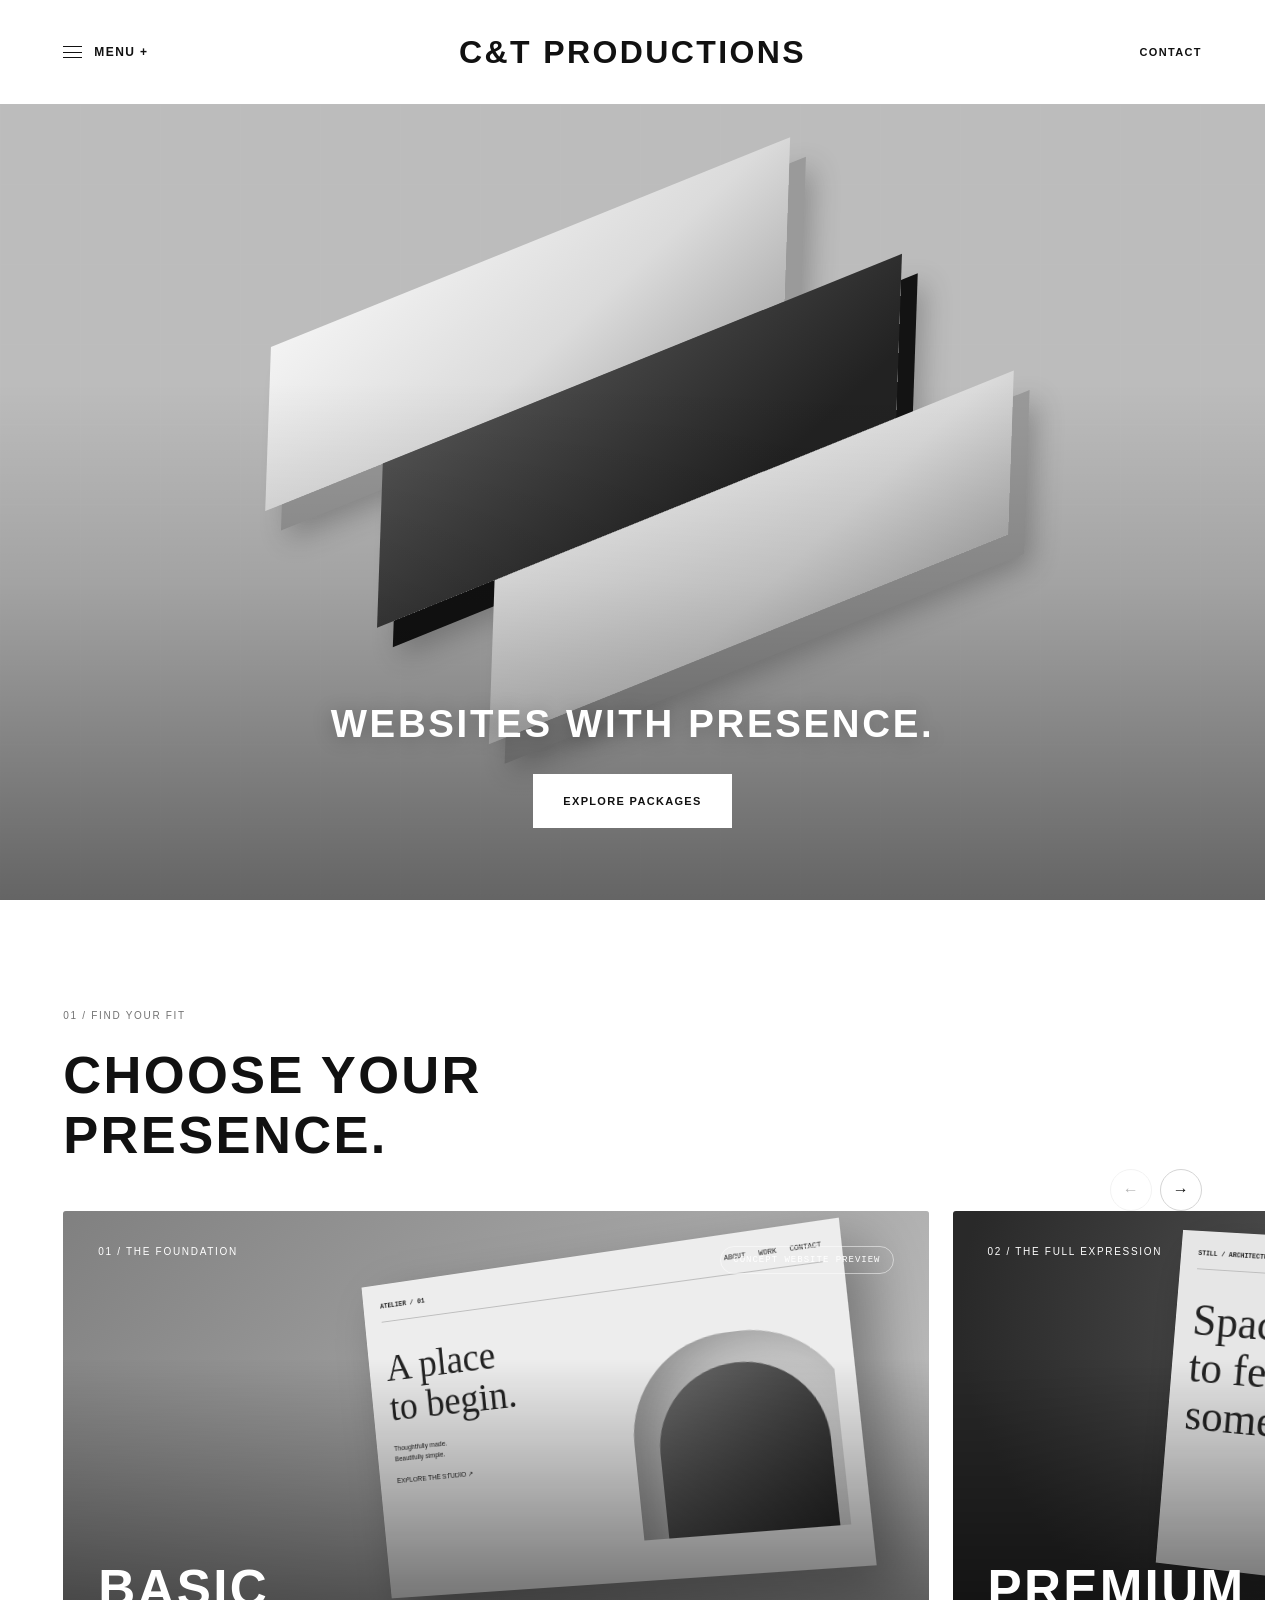
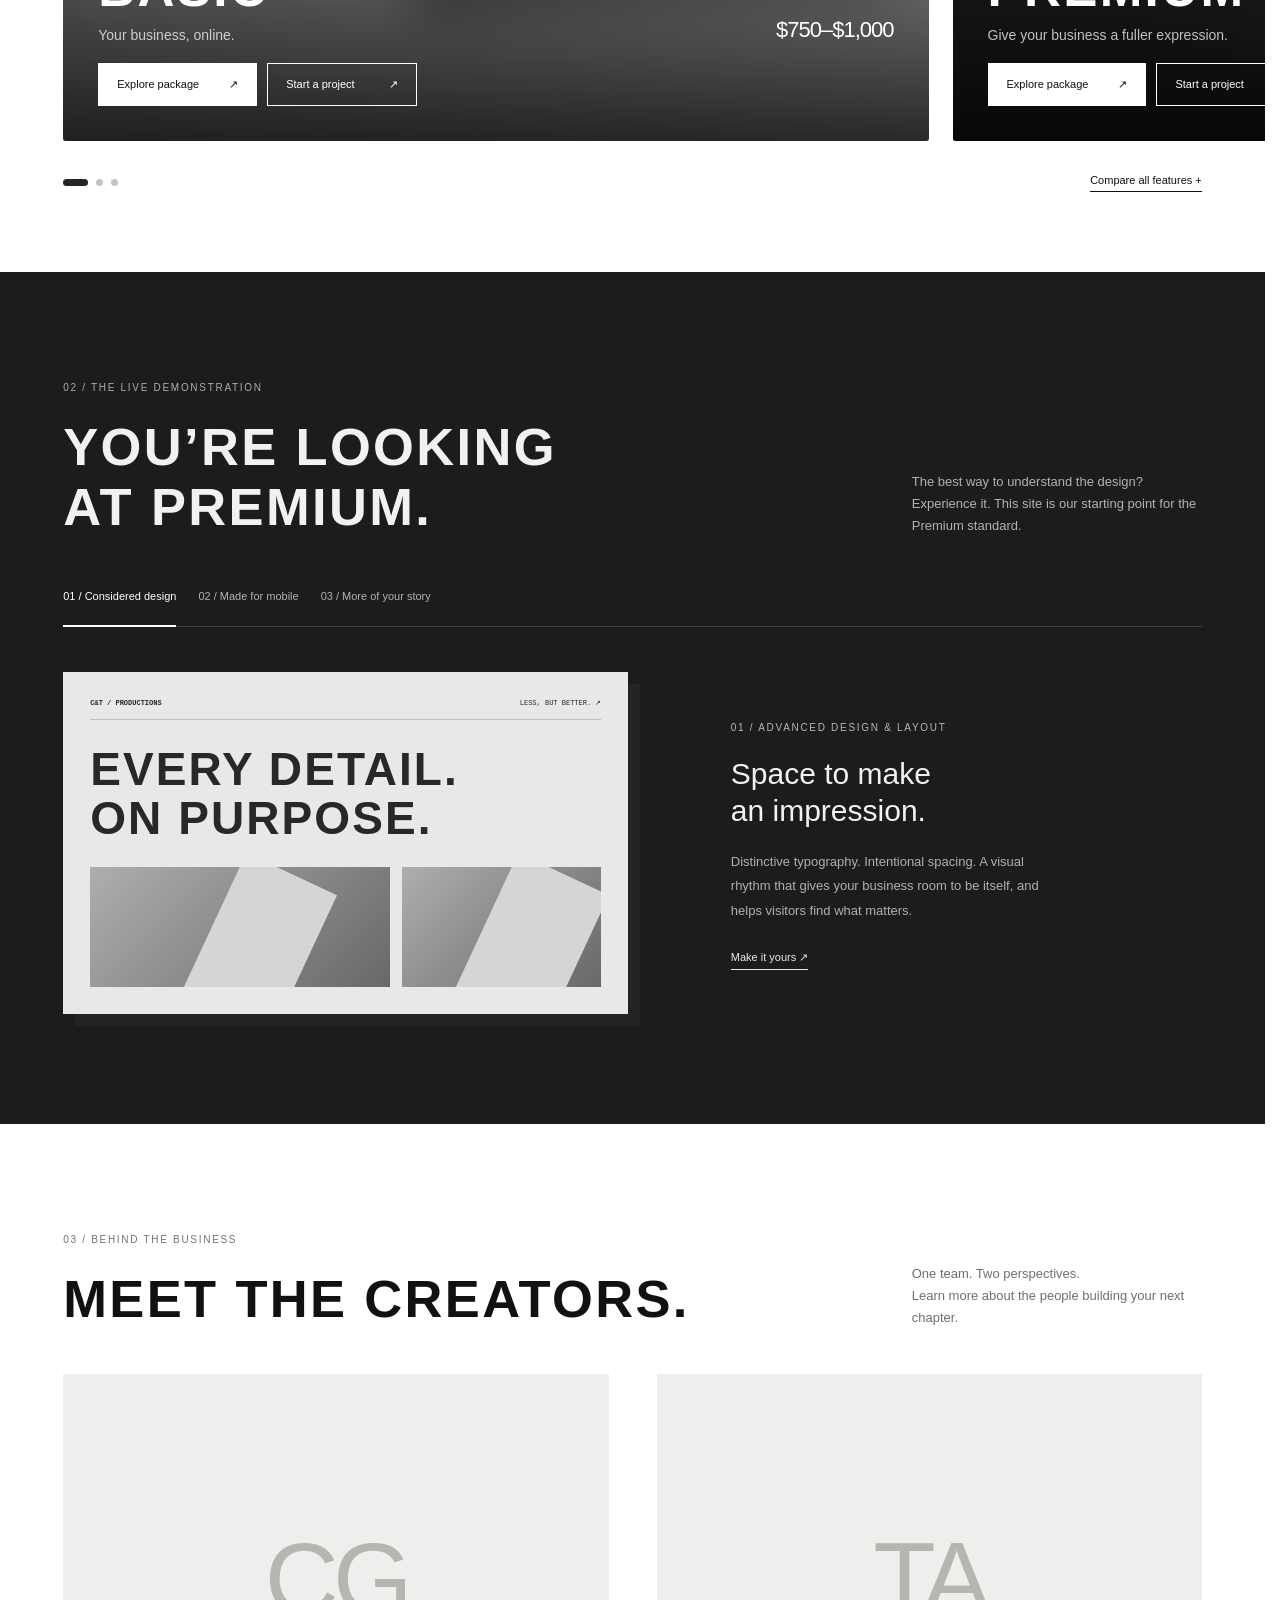
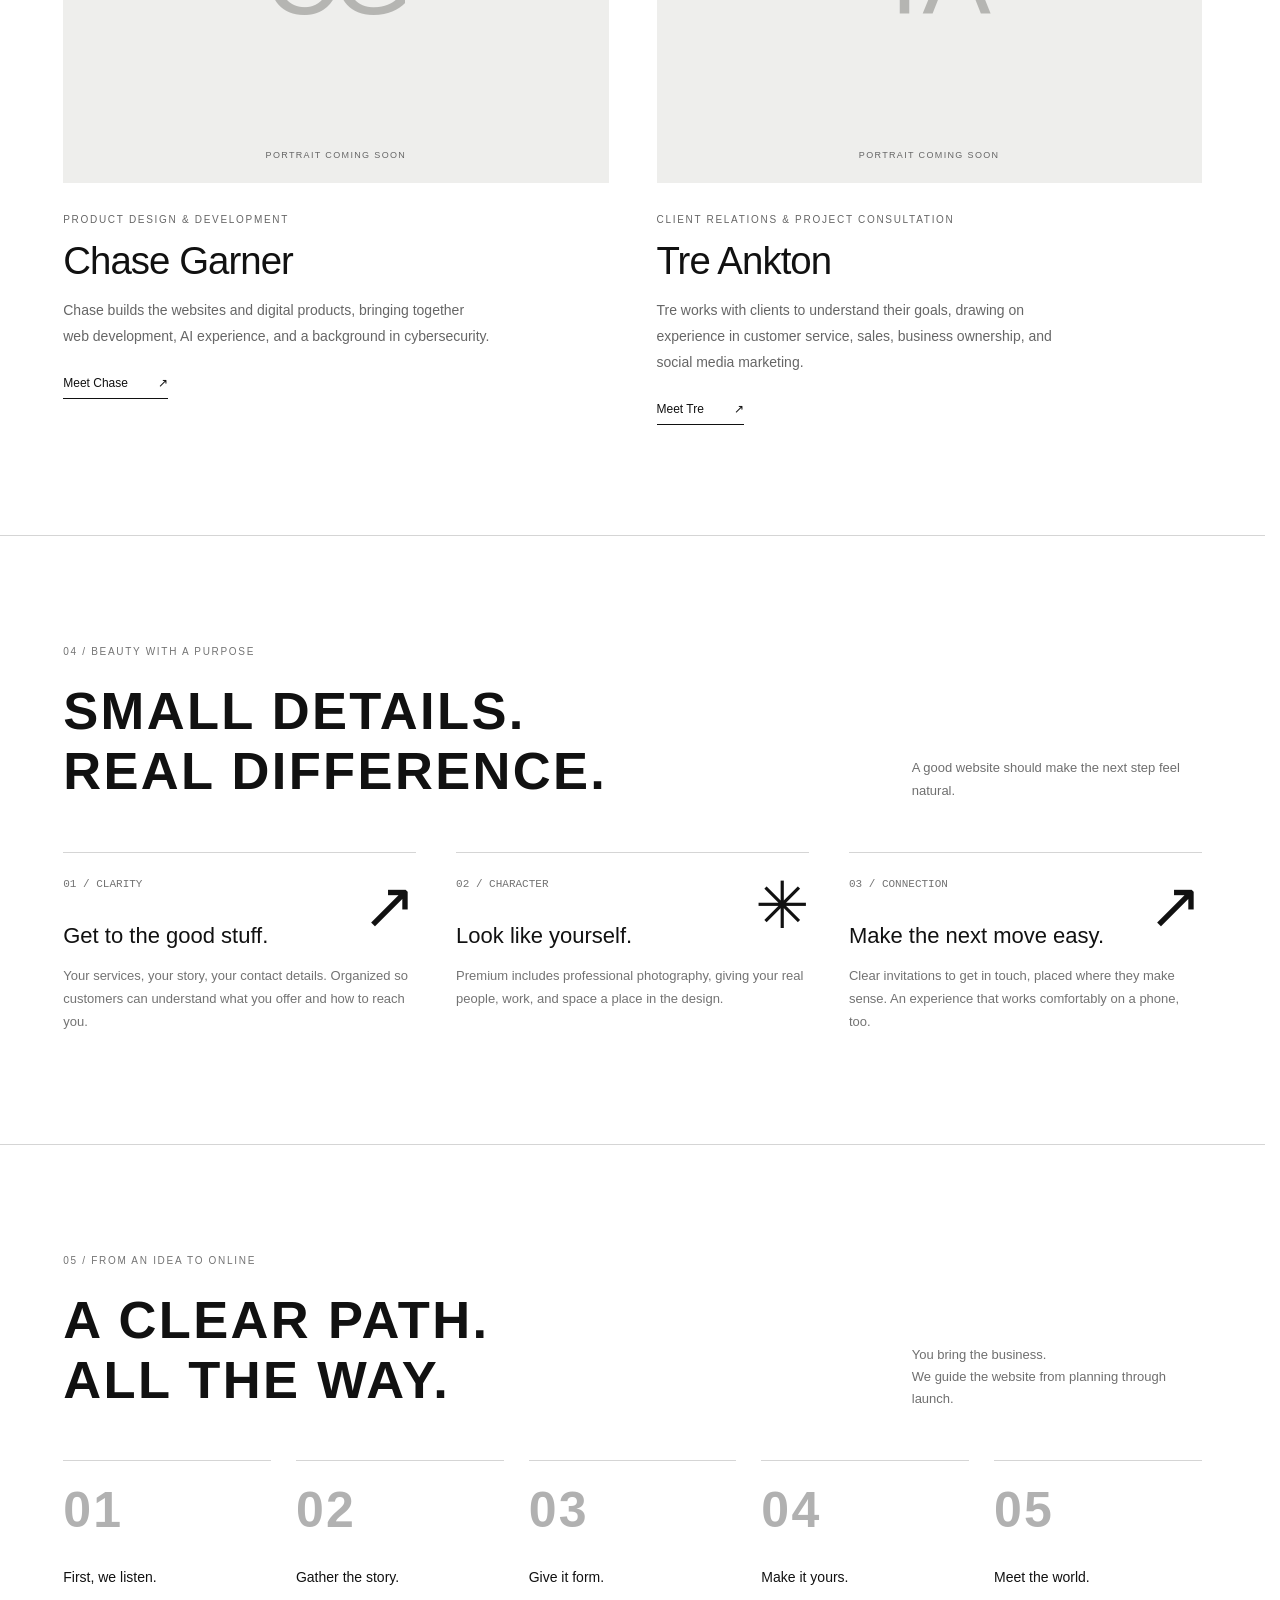
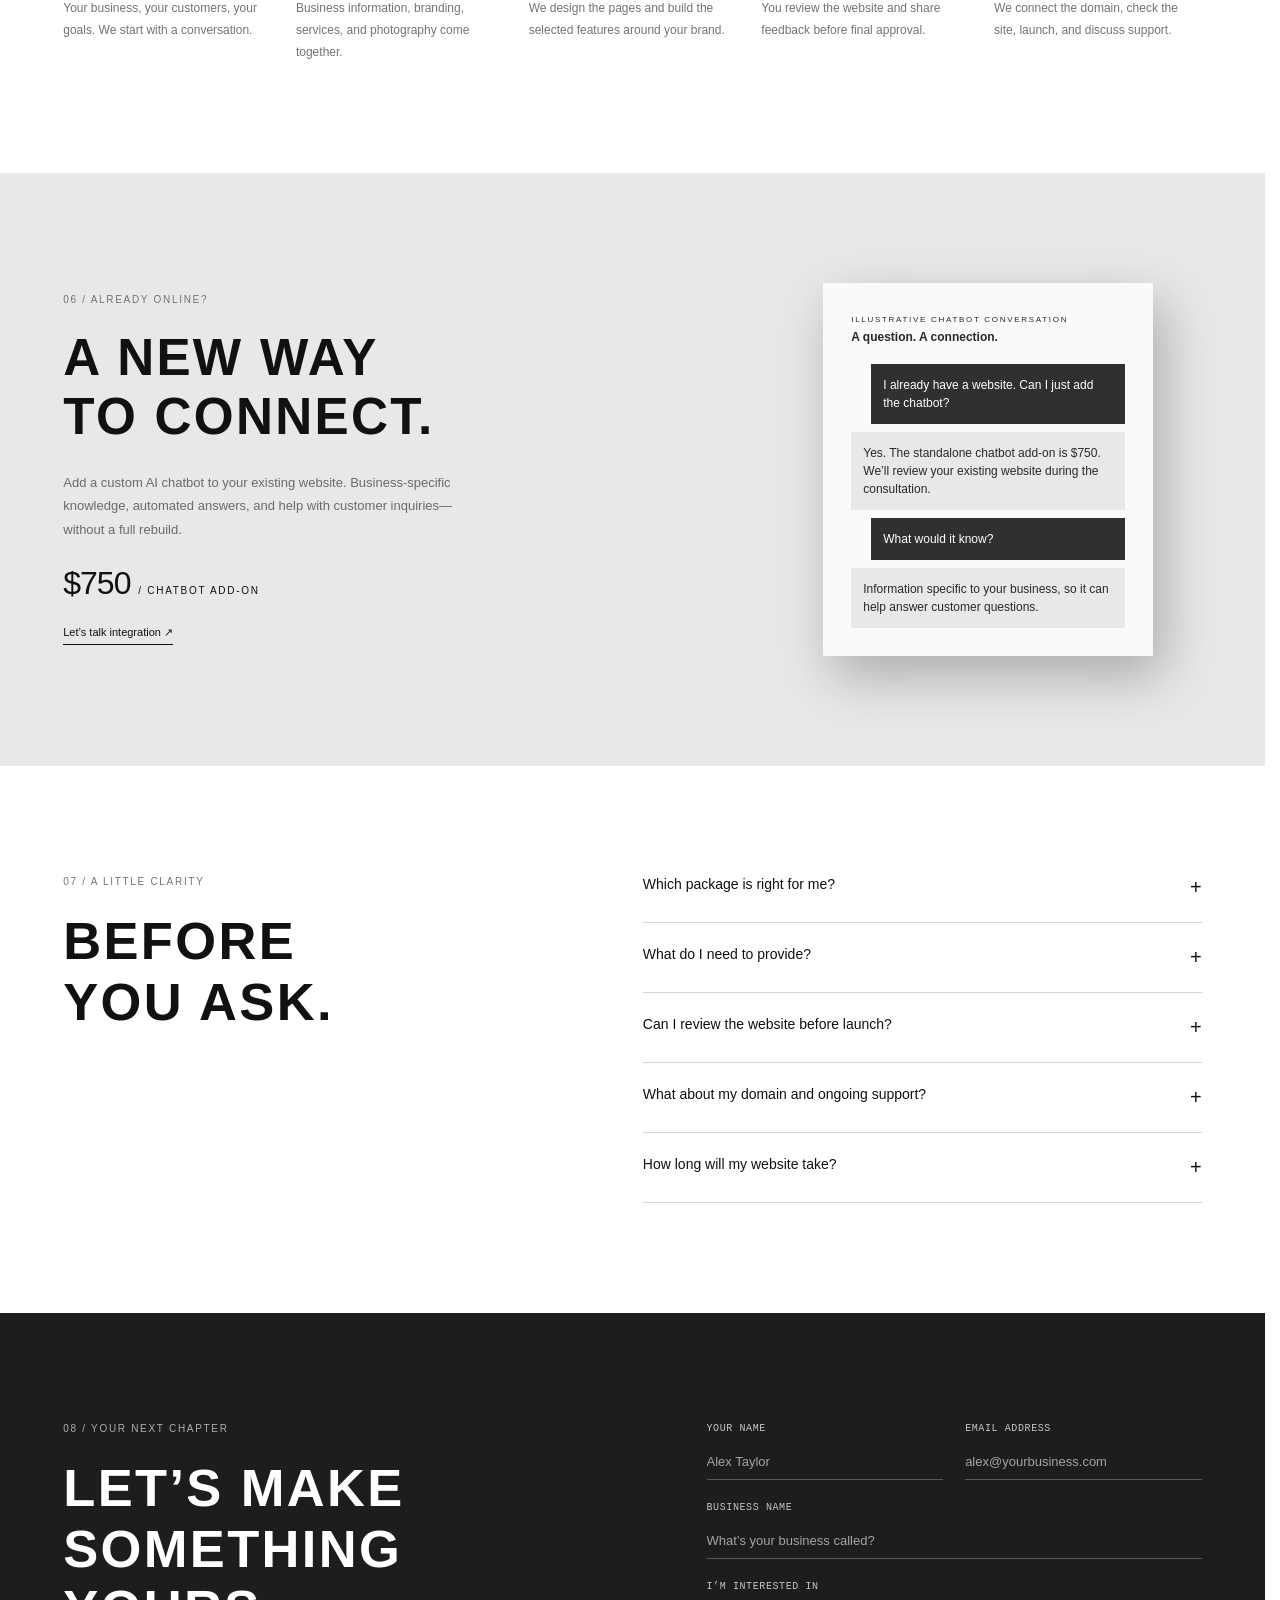
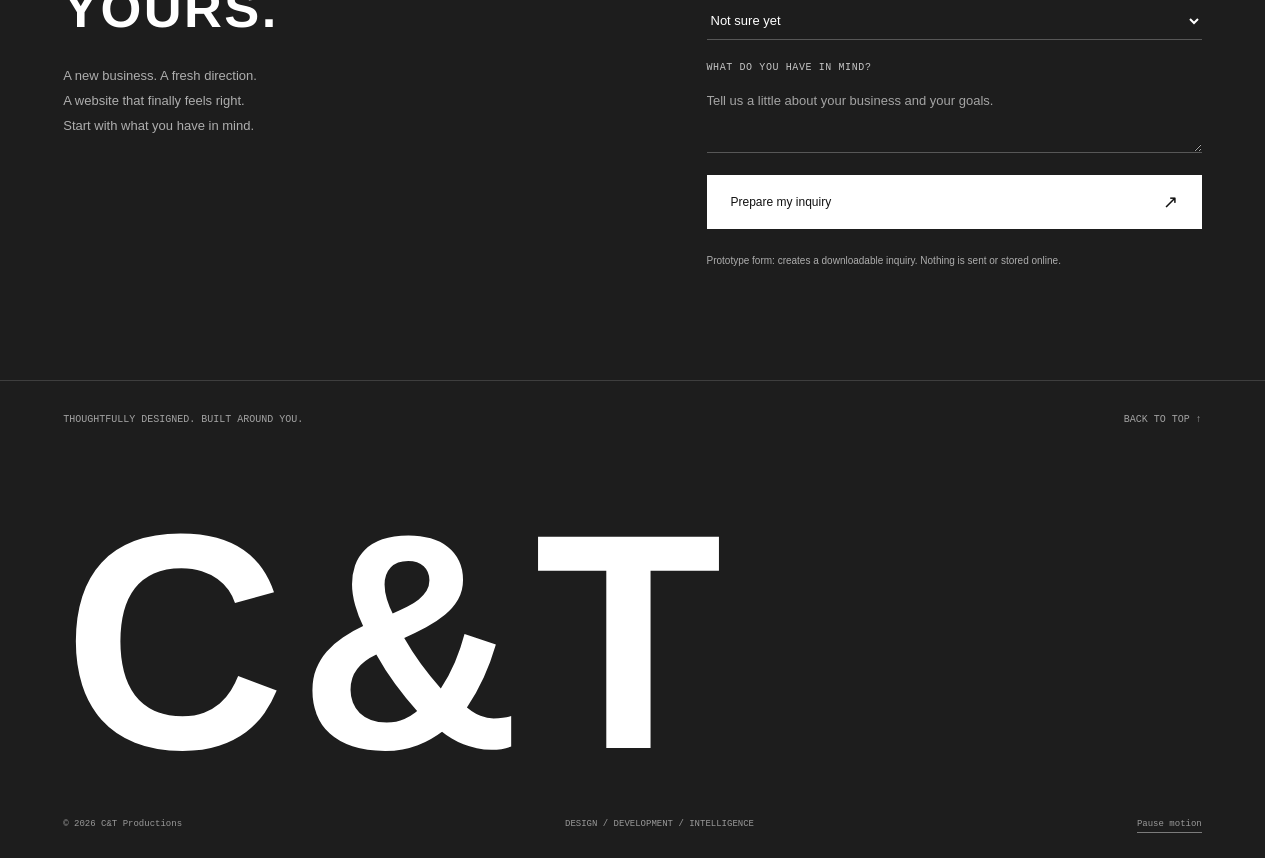
==== index.html @ 379d1bc7 "Add files via upload" ====
<!DOCTYPE html>
<html lang="en">
  <head>
    <meta charset="UTF-8">
    <meta name="viewport" content="width=device-width,initial-scale=1">
    <meta name="description" content="Custom websites, considered design, and AI chatbot integrations. Explore our Basic, Premium, and Premium + Chatbot website packages.">
    <meta name="theme-color" content="#f5f5f1">
    <title>
      C&amp;T Productions — Websites with presence
    </title>
    <link rel="stylesheet" href="style.css">
    <script src="script.js" defer>
    </script>
  </head>
  <body>
    <a class="skip" href="#main">
      Skip to content
    </a>
    <header class="site-header wrap">
      <button class="menu" aria-controls="navigation" aria-expanded="false">Menu</button>
      <a class="brand" href="#" aria-label="C&amp;T Productions home">C&amp;T Productions</a>
      <a class="header-contact" href="#contact">Contact</a>
      <nav id="navigation" aria-label="Main navigation">
        <a href="#packages">The packages</a>
        <a href="#premium">The difference</a>
        <a href="#studio">Our studio</a>
        <a href="#process">Our process</a>
        <a href="#contact">Let’s talk</a>
      </nav>
    </header>
    <main id="main">
      <section class="hero" aria-labelledby="hero-title">
        <div class="hero-art" aria-hidden="true">
          <div class="art-grid"></div>
          <div class="sculpture">
            <div class="slab"></div>
            <div class="slab"></div>
            <div class="slab"></div>
          </div>
        </div>
        <div class="hero-content">
          <h1 id="hero-title">Websites with presence.</h1>
          <a class="pill light" href="#packages">Explore packages</a>
        </div>
      </section>
      <section class="section packages" id="packages">
        <div class="wrap packages-head reveal">
          <div class="section-head">
            <div>
              <span class="label eyebrow">
                01 / Find your fit
              </span>
              <h2>
                CHOOSE YOUR
                <br>
                PRESENCE.
              </h2>
            </div>
          </div>
          <div class="controls">
            <button class="control" id="previous" aria-label="Previous package">
              ←
            </button>
            <button class="control" id="next" aria-label="Next package">
              →
            </button>
          </div>
        </div>
        <div class="rail" aria-label="Website packages" tabindex="0">
          <article class="package">
            <div class="package-visual visual-basic" aria-hidden="true">
              <div class="browser-mock">
                <div class="mock-nav">
                  <b>
                    ATELIER / 01
                  </b>
                  <span>
                    ABOUT
                    &nbsp;
                    WORK
                    &nbsp;
                    CONTACT
                  </span>
                </div>
                <div class="mock-content">
                  <div class="mock-title">
                    A place
                    <br>
                    to begin.
                  </div>
                  <div class="mock-sub">
                    Thoughtfully made.
                    <br>
                    Beautifully simple.
                    <br>
                    <br>
                    EXPLORE THE STUDIO ↗
                  </div>
                  <div class="mock-art">
                  </div>
                </div>
              </div>
            </div>
            <div class="package-top">
              <span class="label">
                01 / The foundation
              </span>
              <span class="tag">
                CONCEPT WEBSITE PREVIEW
              </span>
            </div>
            <div>
              <div class="package-bottom">
                <div>
                  <h3>
                    BASIC
                  </h3>
                  <p class="desc">
                    Your business, online.
                  </p>
                </div>
                <div class="price">
                  $750–$1,000
                </div>
              </div>
              <div class="package-buttons">
                <button class="pill light explore" data-package="Basic">
                  Explore package
                  <span aria-hidden="true">
                    ↗
                  </span>
                </button>
                <a class="pill ghost select-package" data-package="Basic" href="#contact">
                  Start a project
                  <span aria-hidden="true">
                    ↗
                  </span>
                </a>
              </div>
            </div>
          </article>
          <article class="package">
            <div class="package-visual visual-premium" aria-hidden="true">
              <div class="browser-mock">
                <div class="mock-nav">
                  <b>
                    STILL / ARCHITECTURE
                  </b>
                  <span>
                    SPACES
                    &nbsp;
                    APPROACH
                    &nbsp;
                    STUDIO
                  </span>
                </div>
                <div class="mock-content">
                  <div class="mock-title">
                    Space
                    <br>
                    to feel
                    <br>
                    something.
                  </div>
                  <div class="mock-art">
                  </div>
                </div>
              </div>
            </div>
            <div class="package-top">
              <span class="label">
                02 / The full expression
              </span>
              <span class="tag">
                THIS WEBSITE’S DESIGN TIER
              </span>
            </div>
            <div>
              <div class="package-bottom">
                <div>
                  <h3>
                    PREMIUM
                  </h3>
                  <p class="desc">
                    Give your business a fuller expression.
                  </p>
                </div>
                <div class="price">
                  $1,500
                </div>
              </div>
              <div class="package-buttons">
                <button class="pill light explore" data-package="Premium">
                  Explore package
                  <span aria-hidden="true">
                    ↗
                  </span>
                </button>
                <a class="pill ghost select-package" data-package="Premium" href="#contact">
                  Start a project
                  <span aria-hidden="true">
                    ↗
                  </span>
                </a>
              </div>
            </div>
          </article>
          <article class="package">
            <div class="package-visual visual-ai" aria-hidden="true">
              <div class="browser-mock">
                <div class="mock-nav">
                  <b>
                    C&amp;T / PRODUCTIONS
                  </b>
                  <span>
                    DESIGNED AROUND YOU
                  </span>
                </div>
                <div class="mock-content">
                  <div class="mock-title">
                    Always
                    <br>
                    another
                    <br>
                    possibility.
                  </div>
                  <div class="mock-art">
                  </div>
                </div>
              </div>
              <div class="chat-sample">
                <span class="label">
                  SAMPLE CONVERSATION
                </span>
                <strong>
                  A little help, anytime.
                </strong>
                <div class="bubble right">
                  Can you help me choose?
                </div>
                <div class="bubble">
                  Of course. Tell me a little about your business.
                </div>
              </div>
            </div>
            <div class="package-top">
              <span class="label">
                03 / An extra connection
              </span>
              <span class="tag">
                CONCEPT WEBSITE PREVIEW
              </span>
            </div>
            <div>
              <div class="package-bottom">
                <div>
                  <h3>
                    PREMIUM + AI
                  </h3>
                  <p class="desc">
                    The Premium + Chatbot package.
                  </p>
                </div>
                <div class="price">
                  $2,000
                </div>
              </div>
              <div class="package-buttons">
                <button class="pill light explore" data-package="Premium + Chatbot">
                  Explore package
                  <span aria-hidden="true">
                    ↗
                  </span>
                </button>
                <a class="pill ghost select-package" data-package="Premium + Chatbot" href="#contact">
                  Start a project
                  <span aria-hidden="true">
                    ↗
                  </span>
                </a>
              </div>
            </div>
          </article>
        </div>
        <div class="wrap rail-footer">
          <div class="dots" aria-label="Select package">
            <button class="dot" aria-label="Show Basic package" aria-current="true">
            </button>
            <button class="dot" aria-label="Show Premium package" aria-current="false">
            </button>
            <button class="dot" aria-label="Show Premium plus Chatbot package" aria-current="false">
            </button>
          </div>
          <button class="compare" aria-expanded="false" aria-controls="comparison">
            Compare all features +
          </button>
        </div>
        <div class="comparison" id="comparison" hidden>
          <table>
            <caption class="label">
              Your package, at a glance
            </caption>
            <thead>
              <tr>
                <th scope="col">
                  Included features
                </th>
                <th scope="col">
                  Basic
                </th>
                <th scope="col">
                  Premium
                </th>
                <th scope="col">
                  Premium + Chatbot
                </th>
              </tr>
            </thead>
            <tbody>
              <tr>
                <th scope="row">
                  Custom, mobile-friendly website
                </th>
                <td>
                  Yes
                </td>
                <td>
                  Yes
                </td>
                <td>
                  Yes
                </td>
              </tr>
              <tr>
                <th scope="row">
                  Contact
                  &
                  business information
                </th>
                <td>
                  Yes
                </td>
                <td>
                  Yes
                </td>
                <td>
                  Yes
                </td>
              </tr>
              <tr>
                <th scope="row">
                  Basic search engine setup
                </th>
                <td>
                  Yes
                </td>
                <td>
                  Yes
                </td>
                <td>
                  Yes
                </td>
              </tr>
              <tr>
                <th scope="row">
                  Professional photography
                </th>
                <td>
                  —
                </td>
                <td>
                  Yes
                </td>
                <td>
                  Yes
                </td>
              </tr>
              <tr>
                <th scope="row">
                  Advanced design
                  &
                  layout
                </th>
                <td>
                  —
                </td>
                <td>
                  Yes
                </td>
                <td>
                  Yes
                </td>
              </tr>
              <tr>
                <th scope="row">
                  Expanded content sections
                </th>
                <td>
                  —
                </td>
                <td>
                  Yes
                </td>
                <td>
                  Yes
                </td>
              </tr>
              <tr>
                <th scope="row">
                  AI chatbot
                  &
                  24/7 automated answers
                </th>
                <td>
                  —
                </td>
                <td>
                  —
                </td>
                <td>
                  Yes
                </td>
              </tr>
              <tr>
                <th scope="row">
                  Business-specific AI knowledge
                </th>
                <td>
                  —
                </td>
                <td>
                  —
                </td>
                <td>
                  Yes
                </td>
              </tr>
              <tr>
                <th scope="row">
                  Lead
                  &
                  inquiry assistance
                </th>
                <td>
                  —
                </td>
                <td>
                  —
                </td>
                <td>
                  Yes
                </td>
              </tr>
            </tbody>
          </table>
          <p>
            Every project is tailored to the business. Final scope is confirmed during consultation.
          </p>
        </div>
      </section>
      <section class="section premium wrap" id="premium">
        <div class="section-head reveal">
          <div>
            <span class="label eyebrow">
              02 / The live demonstration
            </span>
            <h2>
              YOU’RE LOOKING
              <br>
              AT PREMIUM.
            </h2>
          </div>
          <p>
            The best way to understand the design?
            <br>
            Experience it. This site is our starting point for the Premium standard.
          </p>
        </div>
        <div class="feature-tabs" role="tablist" aria-label="Explore Premium features">
          <button role="tab" id="tab-design" aria-selected="true" aria-controls="feature-panel" data-feature="design">
            01 / Considered design
          </button>
          <button role="tab" id="tab-mobile" aria-selected="false" aria-controls="feature-panel" tabindex="-1" data-feature="mobile">
            02 / Made for mobile
          </button>
          <button role="tab" id="tab-content" aria-selected="false" aria-controls="feature-panel" tabindex="-1" data-feature="content">
            03 / More of your story
          </button>
        </div>
        <div class="feature-stage" id="feature-panel" role="tabpanel" aria-labelledby="tab-design">
          <div class="demo-window" aria-hidden="true">
            <div class="mock-nav">
              <b>
                C&amp;T / PRODUCTIONS
              </b>
              <span>
                LESS, BUT BETTER. ↗
              </span>
            </div>
            <div class="mock-title">
              EVERY DETAIL.
              <br>
              ON PURPOSE.
            </div>
            <div class="demo-bars">
              <div>
              </div>
              <div>
              </div>
              <div hidden>
              </div>
            </div>
          </div>
          <div class="feature-copy">
            <span class="label" id="feature-number">
              01 / Advanced design
              &
              layout
            </span>
            <h3 id="feature-title">
              Space to make
              <br>
              an impression.
            </h3>
            <p id="feature-description">
              Distinctive typography. Intentional spacing. A visual rhythm that gives your business room to be itself, and helps visitors find what matters.
            </p>
            <a class="textlink select-package" data-package="Premium" href="#contact">
              Make it yours ↗
            </a>
          </div>
        </div>
      </section>
      <section class="section wrap creators" id="studio" aria-labelledby="creators-title">
      <div class="section-head reveal">
        <div><span class="label eyebrow">03 / Behind the business</span><h2 id="creators-title">Meet the creators.</h2></div>
        <p>One team. Two perspectives.<br>Learn more about the people building your next chapter.</p>
      </div>
      <div class="creator-grid"><a class="creator-card reveal" href="chase-garner.html" aria-label="Learn more about Chase Garner">
        <div class="creator-photo" role="img" aria-label="Photo placeholder for Chase Garner">
          <!-- Replace this div with an img using the same classes when your portrait is ready. -->
          <span class="creator-initials" aria-hidden="true">CG</span>
          <span class="creator-photo-label">Portrait coming soon</span>
        </div>
        <div class="creator-card-copy">
          <p class="label creator-role">Product Design & Development</p>
          <h3>Chase Garner</h3>
          <p>Chase builds the websites and digital products, bringing together web development, AI experience, and a background in cybersecurity.</p>
          <span class="creator-link">Meet Chase <span aria-hidden="true">↗</span></span>
        </div>
      </a>
<a class="creator-card reveal" href="tre-ankton.html" aria-label="Learn more about Tre Ankton">
        <div class="creator-photo" role="img" aria-label="Photo placeholder for Tre Ankton">
          <!-- Replace this div with an img using the same classes when your portrait is ready. -->
          <span class="creator-initials" aria-hidden="true">TA</span>
          <span class="creator-photo-label">Portrait coming soon</span>
        </div>
        <div class="creator-card-copy">
          <p class="label creator-role">Client Relations & Project Consultation</p>
          <h3>Tre Ankton</h3>
          <p>Tre works with clients to understand their goals, drawing on experience in customer service, sales, business ownership, and social media marketing.</p>
          <span class="creator-link">Meet Tre <span aria-hidden="true">↗</span></span>
        </div>
      </a></div>
    </section>
      <section class="section wrap">
        <div class="section-head reveal">
          <div>
            <span class="label eyebrow">
              04 / Beauty with a purpose
            </span>
            <h2>
              SMALL DETAILS.
              <br>
              REAL DIFFERENCE.
            </h2>
          </div>
          <p>
            A good website should make the next step feel natural.
          </p>
        </div>
        <div class="detail-grid">
          <article class="detail reveal">
            <span class="index">
              01 / CLARITY
            </span>
            <span class="detail-symbol" aria-hidden="true">
              ↗
            </span>
            <h3>
              Get to the good stuff.
            </h3>
            <p>
              Your services, your story, your contact details. Organized so customers can understand what you offer and how to reach you.
            </p>
          </article>
          <article class="detail reveal">
            <span class="index">
              02 / CHARACTER
            </span>
            <span class="detail-symbol" aria-hidden="true">
              ✳
            </span>
            <h3>
              Look like yourself.
            </h3>
            <p>
              Premium includes professional photography, giving your real people, work, and space a place in the design.
            </p>
          </article>
          <article class="detail reveal">
            <span class="index">
              03 / CONNECTION
            </span>
            <span class="detail-symbol" aria-hidden="true">
              ↗
            </span>
            <h3>
              Make the next move easy.
            </h3>
            <p>
              Clear invitations to get in touch, placed where they make sense. An experience that works comfortably on a phone, too.
            </p>
          </article>
        </div>
      </section>
      <section class="section wrap process" id="process">
        <div class="section-head reveal">
          <div>
            <span class="label eyebrow">
              05 / From an idea to online
            </span>
            <h2>
              A CLEAR PATH.
              <br>
              ALL THE WAY.
            </h2>
          </div>
          <p>
            You bring the business.
            <br>
            We guide the website from planning through launch.
          </p>
        </div>
        <div class="steps">
          <article class="step reveal">
            <span class="step-number">
              01
            </span>
            <h3>
              First, we listen.
            </h3>
            <p>
              Your business, your customers, your goals. We start with a conversation.
            </p>
          </article>
          <article class="step reveal">
            <span class="step-number">
              02
            </span>
            <h3>
              Gather the story.
            </h3>
            <p>
              Business information, branding, services, and photography come together.
            </p>
          </article>
          <article class="step reveal">
            <span class="step-number">
              03
            </span>
            <h3>
              Give it form.
            </h3>
            <p>
              We design the pages and build the selected features around your brand.
            </p>
          </article>
          <article class="step reveal">
            <span class="step-number">
              04
            </span>
            <h3>
              Make it yours.
            </h3>
            <p>
              You review the website and share feedback before final approval.
            </p>
          </article>
          <article class="step reveal">
            <span class="step-number">
              05
            </span>
            <h3>
              Meet the world.
            </h3>
            <p>
              We connect the domain, check the site, launch, and discuss support.
            </p>
          </article>
        </div>
      </section>
      <section class="section wrap addon">
        <div class="reveal">
          <span class="label eyebrow">
            06 / Already online?
          </span>
          <h2>
            A NEW WAY
            <br>
            TO CONNECT.
          </h2>
          <p>
            Add a custom AI chatbot to your existing website. Business-specific knowledge, automated answers, and help with customer inquiries—without a full rebuild.
          </p>
          <div class="price">
            $750
            <span class="label">
              / Chatbot add-on
            </span>
          </div>
          <a class="textlink select-package" data-package="Chatbot add-on" href="#contact">
            Let’s talk integration ↗
          </a>
        </div>
        <div class="chat-sample reveal">
          <span class="label">
            ILLUSTRATIVE CHATBOT CONVERSATION
          </span>
          <strong>
            A question. A connection.
          </strong>
          <div class="bubble right">
            I already have a website. Can I just add the chatbot?
          </div>
          <div class="bubble">
            Yes. The standalone chatbot add-on is $750. We’ll review your existing website during the consultation.
          </div>
          <div class="bubble right">
            What would it know?
          </div>
          <div class="bubble">
            Information specific to your business, so it can help answer customer questions.
          </div>
        </div>
      </section>
      <section class="section wrap faq" id="questions">
        <div class="reveal">
          <span class="label eyebrow">
            07 / A little clarity
          </span>
          <h2>
            BEFORE
            <br>
            YOU ASK.
          </h2>
        </div>
        <div>
          <details>
            <summary>
              Which package is right for me?
            </summary>
            <p>
              Basic covers a custom, mobile-friendly website and the essentials. Premium adds photography, advanced design, and expanded content. Premium + Chatbot adds automated answers and inquiry assistance. We confirm the fit during consultation.
            </p>
          </details>
          <details>
            <summary>
              What do I need to provide?
            </summary>
            <p>
              We gather your business information, logo, and service or menu content. For packages with photography, we coordinate the photo requirements during planning.
            </p>
          </details>
          <details>
            <summary>
              Can I review the website before launch?
            </summary>
            <p>
              Yes. Review and revisions are part of the process. You provide feedback before the final version is approved.
            </p>
          </details>
          <details>
            <summary>
              What about my domain and ongoing support?
            </summary>
            <p>
              Domain connection is part of the launch process. We discuss ongoing support if needed. Hosting costs, support arrangements, and any recurring fees should be confirmed in your project scope.
            </p>
          </details>
          <details>
            <summary>
              How long will my website take?
            </summary>
            <p>
              Timing depends on the agreed scope and when content and photography are ready. We establish a project timeline during consultation.
            </p>
          </details>
        </div>
      </section>
      <section class="section wrap contact" id="contact">
        <div class="contact-grid">
          <div class="reveal">
            <span class="label eyebrow">
              08 / Your next chapter
            </span>
            <h2>
              LET’S MAKE
              <br>
              SOMETHING
              <br>
              YOURS.
            </h2>
            <p>
              A new business. A fresh direction.
              <br>
              A website that finally feels right.
              <br>
              Start with what you have in mind.
            </p>
          </div>
          <form id="inquiry">
            <div class="field">
              <label for="name">
                YOUR NAME
              </label>
              <input id="name" name="name" autocomplete="name" placeholder="Alex Taylor" required maxlength="100">
            </div>
            <div class="field">
              <label for="email">
                EMAIL ADDRESS
              </label>
              <input id="email" name="email" type="email" autocomplete="email" placeholder="alex@yourbusiness.com" required>
            </div>
            <div class="field full">
              <label for="business">
                BUSINESS NAME
              </label>
              <input id="business" name="business" autocomplete="organization" placeholder="What’s your business called?" required maxlength="200">
            </div>
            <div class="field full">
              <label for="interest">
                I’M INTERESTED IN
              </label>
              <select id="interest" name="package">
                <option value="Not sure yet">Not sure yet</option>
                <option value="Basic">Basic</option>
                <option value="Premium">Premium</option>
                <option value="Premium + Chatbot">Premium + Chatbot</option>
                <option value="Chatbot add-on">Chatbot add-on</option>
              </select>
          </div>
          <div class="field full">
            <label for="message">
              WHAT DO YOU HAVE IN MIND?
            </label>
            <textarea id="message" name="message" placeholder="Tell us a little about your business and your goals." required maxlength="4000">
            </textarea>
          </div>
          <button class="pill light" type="submit">
            Prepare my inquiry
            <span class="arrow" aria-hidden="true">
              ↗
            </span>
          </button>
          <p class="form-note">
            Prototype form: creates a downloadable inquiry. Nothing is sent or stored online.
          </p>
          <div class="form-result" role="status" hidden>
          </div>
        </form>
      </div>
    </section>
  </main>
  <footer class="footer wrap">
    <div class="footer-top">
      <span>
        THOUGHTFULLY DESIGNED. BUILT AROUND YOU.
      </span>
      <a href="#" aria-label="Back to top">
        BACK TO TOP ↑
      </a>
    </div>
    <div class="footer-word" aria-hidden="true">
      C&amp;T
    </div>
    <div class="footer-bottom">
      <span>
        © 2026 C&amp;T Productions
      </span>
      <span>
        DESIGN / DEVELOPMENT / INTELLIGENCE
      </span>
      <button class="motion-toggle" aria-pressed="false">
        Pause motion
      </button>
    </div>
  </footer>
  <dialog id="package-dialog">
    <form method="dialog">
      <button aria-label="Close package details">
        ×
      </button>
    </form>
    <span class="label">
      YOUR WEBSITE PACKAGE
    </span>
    <h2 id="dialog-title">
    </h2>
    <p id="dialog-price">
    </p>
    <ul id="dialog-features">
    </ul>
    <p>
      Final scope is confirmed during consultation. Every project is tailored to your business.
    </p>
    <a class="pill" href="#contact" id="dialog-start">
      Start a project ↗
    </a>
  </dialog>
</body>
</html>
---- style.css ----
/*
 * C&T Productions — style.css
 * Save beside index.html and script.js.
 * Clean sans-serif typography using local system fonts; no font download needed.
 * Structure, responsiveness, and motion match the supplied HTML and JavaScript.
 */

:root {
  --paper:#f5f5f5;
  --ink:#191919;
  --muted:#737373;
  --line:#d5d5d5;
  --ease:cubic-bezier(.22,1,.36,1)
}

* {
  box-sizing:border-box
}

html {
  scroll-behavior:smooth;
  scroll-padding-top:90px
}

body {
  margin:0;
  background:var(--paper);
  color:var(--ink);
  font-family:Arial,Helvetica,sans-serif;
  -webkit-font-smoothing:antialiased
}

a {
  color:inherit;
  text-decoration:none
}

button,input,textarea,select {
  font:inherit
}

button,a {
  -webkit-tap-highlight-color:transparent
}

button {
  cursor:pointer
}

button:focus-visible,a:focus-visible,input:focus-visible,textarea:focus-visible,select:focus-visible {
  outline:2px solid #757575;
  outline-offset:6px
}

button {
  color:inherit
}

::selection {
  background:#202020;
  color:white
}

h1,h2,h3,p {
  margin:0
}

h1,h2,.display,.brand {
  font-family: "Helvetica Neue", Helvetica, Arial, sans-serif;
  font-weight:400;
  text-transform:uppercase
}

.label {
  font-family:monospace;
  font-size:10px;
  font-weight:500;
  letter-spacing:1.7px;
  text-transform:uppercase
}

.wrap {
  padding-inline:5%
}

.pill {
  display:inline-flex;
  align-items:center;
  justify-content:space-between;
  gap:30px;
  padding:17px 23px;
  font-size:12px;
  border:1px solid var(--ink);
  background:var(--ink);
  color:var(--paper);
  transition:background .3s,transform .4s var(--ease)
}

.pill:hover {
  background:#454545;
  transform:translateY(-3px)
}

.pill.light {
  background:var(--paper);
  color:var(--ink);
  border-color:var(--paper)
}

.pill.ghost {
  background:transparent;
  color:inherit;
  border-color:currentColor
}

.arrow {
  font-size:18px;
  line-height:1;
  display:inline-block;
  transition:transform .3s
}

a:hover .arrow,button:hover .arrow {
  transform:translate(3px,-3px)
}

.skip {
  position:fixed;
  top:-70px;
  left:20px;
  z-index:50;
  background:white;
  padding:16px
}

.skip:focus {
  top:10px
}

header {
  height:90px;
  display:flex;
  justify-content:space-between;
  align-items:center;
  border-bottom:1px solid var(--line);
  position:relative;
  z-index:10;
  background:var(--paper)
}

.brand {
  font-size:27px;
  letter-spacing:3px;
  display:flex;
  align-items:center;
  gap:15px
}

.brand small {
  font:9px/1.5 monospace;
  letter-spacing:1px;
  border-left:1px solid #aaaaaa;
  padding-left:15px
}

nav {
  display:flex;
  align-items:center;
  gap:30px;
  font-size:11px
}

nav>a:not(.nav-cta) {
  position:relative
}

nav>a:not(.nav-cta):after {
  content:'';
  position:absolute;
  bottom:-5px;
  left:0;
  width:100%;
  height:1px;
  background:currentColor;
  transform:scaleX(0);
  transform-origin:left;
  transition:transform .3s
}

nav>a:hover:after {
  transform:scaleX(1)
}

.nav-cta {
  border:1px solid var(--line);
  padding:12px 17px
}

.menu {
  display:none;
  border:0;
  background:transparent;
  padding:12px
}

.hero {
  padding-top:49px;
  position:relative
}

.hero-top {
  display:flex;
  justify-content:space-between;
  align-items:center
}

.status {
  display:flex;
  align-items:center;
  gap:9px
}

.status:before {
  content:'';
  width:5px;
  height:5px;
  border-radius:50%;
  background:currentColor
}

.hero h1 {
  font-size:clamp(62px,8.2vw,158px);
  line-height:1.05;
  letter-spacing:-.035em;
  margin:28px 0 28px
}

.hero h1 span {
  display:block
}

.hero h1 span:last-child {
  display:flex;
  justify-content:space-between
}

.asterisk {
  font-family:Arial;
  font-weight:200;
  font-size:.85em;
  line-height:1;
  display:inline-block;
  animation:turn 30s linear infinite
}

.hero-bottom {
  display:flex;
  justify-content:space-between;
  align-items:center;
  margin-bottom:37px
}

.hero-bottom p {
  font-size:14px;
  line-height:1.65;
  max-width:325px
}

.hero-actions {
  display:flex;
  align-items:center;
  gap:28px
}

.textlink {
  font-size:11px;
  border-bottom:1px solid;
  padding-bottom:5px
}

.hero-art {
  height:440px;
  position:relative;
  overflow:hidden;
  background:#c1c1c1;
  isolation:isolate
}

.hero-art:after {
  content:'';
  position:absolute;
  inset:0;
  pointer-events:none;
  background:linear-gradient(0deg,rgba(8,14,10,.3),transparent 35%);
  z-index:3
}

.art-grid {
  position:absolute;
  inset:0;
  background:linear-gradient(90deg,#c8c8c8 1px,transparent 1px),linear-gradient(#c8c8c8 1px,transparent 1px);
  background-size:80px 80px;
  opacity:.35
}

.sculpture {
  position:absolute;
  width:820px;
  height:600px;
  left:50%;
  top:48%;
  transform:translate(-50%,-50%) rotate(-22deg);
  animation:float 10s ease-in-out infinite
}

.slab {
  position:absolute;
  width:560px;
  height:150px;
  left:130px;
  background:linear-gradient(155deg,#f3f3f3,#dbdbdb 60%,#b4b4b4);
  box-shadow:18px 24px 0 #9a9a9a,26px 35px 26px #2f2f2f55;
  transform:skewX(-24deg)
}

.slab:nth-child(1) {
  top:80px;
  left:75px
}

.slab:nth-child(2) {
  top:230px;
  left:135px;
  background:linear-gradient(155deg,#525252,#222222 85%);
  box-shadow:18px 24px 0 #131313,26px 35px 26px #2f2f2f55
}

.slab:nth-child(3) {
  top:380px;
  left:195px
}

.slab:after {
  content:'C&T';
  font-family: "Helvetica Neue", Helvetica, Arial, sans-serif;
  font-size:80px;
  position:absolute;
  right:40px;
  bottom:24px;
  color:#6c6c6c44;
  letter-spacing:10px
}

.slab:nth-child(2):after {
  color:#bbbbbb55
}

.art-caption {
  position:absolute;
  bottom:25px;
  left:27px;
  right:27px;
  color:white;
  z-index:4;
  display:flex;
  align-items:end;
  justify-content:space-between
}

.art-caption .label {
  line-height:1.8
}

.art-caption .circle {
  border:1px solid #ffffff80;
  border-radius:50%;
  width:35px;
  height:35px;
  display:grid;
  place-items:center
}

.ticker {
  overflow:hidden;
  border-bottom:1px solid var(--line);
  padding:23px 0
}

.ticker-track {
  display:flex;
  width:max-content;
  gap:50px;
  animation:marquee 35s linear infinite
}

.ticker span {
  font:10px monospace;
  letter-spacing:2px
}

.ticker b {
  font-weight:400;
  color:#999999
}

.section {
  padding-top:110px;
  padding-bottom:110px
}

.section-head {
  display:flex;
  justify-content:space-between;
  align-items:end;
  gap:30px;
  margin-bottom:45px
}

.eyebrow {
  display:block;
  margin-bottom:24px;
  color:var(--muted)
}

h2 {
  font-size:clamp(38px,4.6vw,76px);
  line-height:1.12;
  letter-spacing:-.02em
}

.section-head p {
  max-width:290px;
  line-height:1.7;
  font-size:13px;
  color:#6f6f6f
}

.controls {
  display:flex;
  gap:8px
}

.control {
  width:42px;
  height:42px;
  border:1px solid var(--line);
  border-radius:50%;
  background:transparent;
  transition:background .3s
}

.control:hover {
  background:var(--ink);
  color:white
}

.control:disabled {
  opacity:.3;
  cursor:default
}

.packages {
  padding-bottom:80px;
  overflow:hidden
}

.packages-head {
  display:flex;
  justify-content:space-between;
  align-items:end
}

.rail {
  display:flex;
  gap:24px;
  overflow:auto;
  scroll-snap-type:x mandatory;
  scrollbar-width:none;
  padding:0 5% 10px
}

.rail::-webkit-scrollbar {
  display:none
}

.package {
  flex:0 0 76%;
  min-height:530px;
  position:relative;
  scroll-snap-align:center;
  overflow:hidden;
  background:#dddddd;
  color:white;
  border-radius:3px;
  padding:35px;
  display:flex;
  flex-direction:column;
  justify-content:space-between;
  isolation:isolate
}

.package:after {
  content:'';
  position:absolute;
  inset:0;
  background:linear-gradient(0deg,#000000cc,transparent 72%);
  z-index:-1
}

.package .package-visual {
  position:absolute;
  inset:0;
  z-index:-2;
  transition:transform 1.2s var(--ease)
}

.package:hover .package-visual {
  transform:scale(1.025)
}

.package-top {
  display:flex;
  justify-content:space-between;
  gap:15px
}

.tag {
  font:9px monospace;
  letter-spacing:1px;
  border:1px solid #ffffff80;
  border-radius:20px;
  padding:8px 12px;
  align-self:start
}

.package h3 {
  font-family: "Helvetica Neue", Helvetica, Arial, sans-serif;
  font-size:clamp(32px,4.6vw,70px);
  font-weight:400;
  margin-bottom:9px
}

.package .desc {
  font-size:14px;
  color:#ffffffbc
}

.package-bottom {
  display:flex;
  align-items:end;
  justify-content:space-between;
  gap:20px
}

.price {
  font-size:22px;
  letter-spacing:-1px;
  margin-top:23px
}

.package-buttons {
  display:flex;
  gap:10px;
  margin-top:20px
}

.package-buttons .pill {
  font-size:11px;
  min-width:150px;
  padding:14px 18px
}

.card-number {
  font:10px monospace;
  letter-spacing:1px;
  opacity:.65
}

.visual-basic {
  background:linear-gradient(130deg,#808080,#cbcbcb)
}

.visual-premium {
  background:radial-gradient(ellipse at 70% 20%,#6b6b6b,#292929 70%)
}

.visual-ai {
  background:linear-gradient(125deg,#777777,#2a2a2a)
}

.browser-mock {
  position:absolute;
  width:57%;
  height:330px;
  top:42px;
  right:9%;
  background:#ededed;
  color:#232323;
  box-shadow:20px 25px 50px #00000055;
  transform:perspective(900px) rotateY(-12deg) rotateZ(-6deg);
  padding:19px
}

.mock-nav {
  display:flex;
  justify-content:space-between;
  font:7px monospace;
  border-bottom:1px solid #bebebe;
  padding-bottom:12px
}

.mock-content {
  padding-top:28px;
  position:relative;
  height:250px;
  overflow:hidden
}

.mock-title {
  font-size:40px;
  font-family:Georgia;
  line-height:1.05;
  width:65%;
  position:relative;
  z-index:2
}

.mock-sub {
  font-size:7px;
  line-height:1.6;
  width:43%;
  margin-top:16px
}

.mock-art {
  position:absolute;
  right:-15px;
  bottom:-50px;
  width:47%;
  height:245px;
  background:linear-gradient(120deg,#b6b6b6,#d5d5d5);
  border-radius:100px 100px 0 0;
  box-shadow:inset 20px 0 40px #22222244
}

.mock-art:after {
  content:'';
  position:absolute;
  inset:30px 25px 0;
  background:linear-gradient(130deg,#6c6c6c,#1d1d1d);
  border-radius:100px 100px 0 0
}

.visual-premium .browser-mock {
  width:65%;
  height:350px;
  right:12%;
  top:34px;
  transform:perspective(900px) rotateY(-9deg) rotateZ(5deg);
  background:#e6e6e6
}

.visual-premium .mock-title {
  font-size:47px
}

.visual-premium .mock-art {
  border-radius:0;
  background:#a8a8a8;
  transform:rotate(-15deg);
  height:300px;
  right:-20px
}

.visual-premium .mock-art:after {
  border-radius:0;
  background:repeating-linear-gradient(90deg,#2a2a2a 0 9px,#7e7e7e 10px 12px)
}

.visual-ai .browser-mock {
  right:22%;
  transform:rotate(-5deg)
}

.chat-sample {
  position:absolute;
  top:80px;
  right:5%;
  width:210px;
  background:#fafafa;
  color:#292929;
  padding:18px;
  box-shadow:10px 20px 50px #00000044;
  transform:rotate(4deg);
  font-size:10px
}

.chat-sample strong {
  display:block;
  font-size:12px;
  margin:5px 0 20px
}

.bubble {
  padding:12px;
  background:#e8e8e8;
  margin-top:8px;
  line-height:1.5
}

.bubble.right {
  background:#303030;
  color:white;
  margin-left:20px
}

.rail-footer {
  display:flex;
  justify-content:space-between;
  align-items:center;
  margin-top:23px
}

.dots {
  display:flex;
  gap:8px
}

.dot {
  width:7px;
  height:7px;
  border:0;
  padding:0;
  background:#c3c3c3;
  border-radius:50%
}

.dot[aria-current=true] {
  background:#242424;
  width:25px;
  border-radius:10px
}

.compare {
  border:0;
  border-bottom:1px solid;
  background:transparent;
  padding:0 0 5px;
  font-size:11px
}

.comparison {
  margin:30px 5% 0;
  overflow:auto
}

.comparison table {
  width:100%;
  border-collapse:collapse;
  font-size:12px;
  min-width:560px
}

.comparison th,.comparison td {
  text-align:left;
  padding:17px 12px;
  border-bottom:1px solid var(--line)
}

.comparison th {
  font-weight:500
}

.comparison td:not(:first-child) {
  text-align:center
}

.comparison th:not(:first-child) {
  text-align:center
}

.premium {
  background:#1c1c1c;
  color:#f1f1f1;
  position:relative;
  overflow:hidden
}

.premium .eyebrow {
  color:#acacac
}

.premium .section-head p {
  color:#b2b2b2
}

.feature-tabs {
  display:flex;
  gap:22px;
  border-bottom:1px solid #ffffff25;
  margin-bottom:45px
}

.feature-tabs button {
  font-size:11px;
  background:transparent;
  border:0;
  color:#b2b2b2;
  padding:0 0 17px;
  position:relative
}

.feature-tabs button[aria-selected=true] {
  color:white
}

.feature-tabs button[aria-selected=true]:after {
  content:'';
  position:absolute;
  bottom:-1px;
  left:0;
  width:100%;
  height:2px;
  background:white
}

.feature-stage {
  display:grid;
  grid-template-columns:1.2fr 1fr;
  gap:9%;
  align-items:center
}

.demo-window {
  background:#e8e8e8;
  color:#282828;
  padding:27px;
  min-height:300px;
  transition:width .6s var(--ease),transform .6s var(--ease);
  width:100%;
  margin:auto;
  box-shadow:12px 12px 0 #ffffff08
}

.demo-window .mock-title {
  font-family: "Helvetica Neue", Helvetica, Arial, sans-serif;
  font-size:46px;
  width:85%;
  margin-top:25px
}

.demo-window .demo-bars {
  display:grid;
  grid-template-columns:1.5fr 1fr;
  gap:12px;
  margin-top:25px;
  height:120px
}

.demo-bars div {
  background:linear-gradient(135deg,#aeaeae,#686868);
  position:relative;
  overflow:hidden
}

.demo-bars div:after {
  content:'';
  position:absolute;
  width:100px;
  height:150px;
  background:#d5d5d5;
  transform:rotate(25deg);
  left:40%
}

.demo-window.mobile {
  width:210px;
  border:7px solid #7c7c7c;
  border-radius:25px;
  padding:20px 12px
}

.demo-window.mobile .mock-title {
  font-size:30px
}

.demo-window.mobile .demo-bars {
  height:130px;
  grid-template-columns:1fr
}

.demo-window.mobile .demo-bars div:last-child {
  display:none
}

.demo-window.content .demo-bars {
  grid-template-columns:1fr 1fr 1fr
}

.feature-copy .label {
  color:#b7b7b7
}

.feature-copy h3 {
  font-size:30px;
  font-weight:400;
  line-height:1.25;
  margin:20px 0
}

.feature-copy p {
  font-size:13px;
  line-height:1.9;
  color:#b0b0b0;
  max-width:320px
}

.feature-copy .textlink {
  display:inline-block;
  margin-top:27px;
  color:#e8e8e8
}

.detail-grid {
  display:grid;
  grid-template-columns:repeat(3,1fr);
  gap:40px;
  margin-top:50px
}

.detail {
  border-top:1px solid var(--line);
  padding-top:20px
}

.detail .index {
  font:11px monospace;
  color:var(--muted)
}

.detail h3 {
  font-size:22px;
  font-weight:400;
  margin:32px 0 15px
}

.detail p {
  font-size:13px;
  color:var(--muted);
  line-height:1.8
}

.detail-symbol {
  font-family: "Helvetica Neue", Helvetica, Arial, sans-serif;
  font-size:65px;
  float:right;
  line-height:1
}

.process {
  border-top:1px solid var(--line)
}

.steps {
  display:grid;
  grid-template-columns:repeat(5,1fr);
  gap:25px;
  margin-top:50px
}

.step {
  border-top:1px solid var(--line);
  padding-top:20px
}

.step-number {
  font-family: "Helvetica Neue", Helvetica, Arial, sans-serif;
  font-size:50px;
  color:#b1b1b1;
  display:block;
  margin-bottom:30px;
  transition:color .4s
}

.step:hover .step-number {
  color:#1c1c1c
}

.step h3 {
  font-size:14px;
  font-weight:500;
  margin-bottom:13px
}

.step p {
  font-size:12px;
  color:var(--muted);
  line-height:1.8
}

.addon {
  background:#e8e8e8;
  display:grid;
  grid-template-columns:1.4fr 1fr;
  gap:10%;
  align-items:center
}

.addon h2 {
  font-size:clamp(35px,4vw,65px)
}

.addon p {
  font-size:13px;
  line-height:1.8;
  margin:24px 0;
  max-width:420px;
  color:#6a6a6a
}

.addon .price {
  font-size:32px
}

.addon .chat-sample {
  position:relative;
  top:auto;
  right:auto;
  transform:rotate(3deg);
  width:100%;
  max-width:330px;
  font-size:12px;
  padding:28px;
  margin:auto
}

.addon .chat-sample .label {
  font-size:8px
}

.faq {
  display:grid;
  grid-template-columns:1fr 1.2fr;
  gap:10%
}

.faq details {
  border-bottom:1px solid var(--line);
  padding:23px 0
}

.faq details:first-child {
  padding-top:0
}

.faq summary {
  font-size:14px;
  cursor:pointer;
  list-style:none;
  display:flex;
  justify-content:space-between;
  gap:20px
}

.faq summary::-webkit-details-marker {
  display:none
}

.faq summary:after {
  content:'+';
  font-size:20px
}

.faq details[open] summary:after {
  content:'−'
}

.faq details p {
  font-size:13px;
  color:var(--muted);
  line-height:1.8;
  padding:17px 30px 0 0
}

.contact {
  background:#1d1d1d;
  color:var(--paper)
}

.contact-grid {
  display:grid;
  grid-template-columns:1fr 1fr;
  gap:13%
}

.contact .eyebrow {
  color:#aeaeae
}

.contact p {
  color:#aeaeae;
  font-size:13px;
  line-height:1.9;
  max-width:310px;
  margin-top:25px
}

.contact form {
  display:grid;
  grid-template-columns:1fr 1fr;
  gap:22px
}

.field {
  display:flex;
  flex-direction:column;
  gap:10px
}

.field.full {
  grid-column:1/-1
}

.field label {
  font:10px monospace;
  letter-spacing:.6px;
  color:#c5c5c5
}

.field input,.field select,.field textarea {
  color:white;
  background:transparent;
  border:0;
  border-bottom:1px solid #575757;
  padding:10px 0;
  font-size:13px;
  border-radius:0;
  width:100%
}

.field textarea {
  min-height:70px;
  resize:vertical
}

.field select option {
  background:#1d1d1d
}

.contact form .pill {
  grid-column:1/-1;
  justify-content:space-between
}

.form-note {
  font-size:10px!important;
  margin:0!important;
  max-width:none!important;
  grid-column:1/-1
}

.form-result {
  grid-column:1/-1;
  font-size:12px;
  line-height:1.7
}

.footer {
  padding-top:33px;
  padding-bottom:25px;
  background:#1d1d1d;
  color:var(--paper);
  border-top:1px solid #ffffff25
}

.footer-top {
  display:flex;
  align-items:center;
  justify-content:space-between;
  font:10px monospace;
  color:#a2a2a2
}

.footer-word {
  font-family: "Helvetica Neue", Helvetica, Arial, sans-serif;
  font-size:clamp(95px,24vw,390px);
  line-height:1.15;
  letter-spacing:.03em;
  padding-top:40px
}

.footer-bottom {
  display:flex;
  justify-content:space-between;
  gap:20px;
  color:#999999;
  font:9px monospace
}

.reveal {
  opacity:1;
  transform:none
}

.js .reveal {
  opacity:0;
  transform:translateY(28px);
  transition:opacity .9s var(--ease),transform .9s var(--ease)
}

.js .reveal.visible {
  opacity:1;
  transform:none
}

.hero h1 {
  animation:enter 1.3s var(--ease) both
}

.hero-top {
  animation:enter .8s var(--ease) both
}

.hero-bottom {
  animation:enter 1.4s var(--ease) both
}

.motion-toggle {
  background:none;
  border:0;
  color:inherit;
  font:9px monospace;
  border-bottom:1px solid #7b7b7b;
  padding:0 0 3px
}

.no-motion *, .no-motion *:before,.no-motion *:after {
  animation:none!important;
  transition:none!important;
  scroll-behavior:auto!important
}

.no-motion .reveal {
  opacity:1!important;
  transform:none!important
}

@keyframes turn {
  to {
    transform:rotate(360deg)
  }
}

@keyframes float {
  50% {
    transform:translate(-50%,-53%) rotate(-19deg)
  }
}

@keyframes marquee {
  to {
    transform:translateX(-50%)
  }
}

@keyframes enter {
  from {
    opacity:0;
    transform:translateY(28px)
  }
  to {
    opacity:1;
    transform:translateY(0)
  }
}

@media(min-width:1500px) {
  .hero-art {
    height:520px
  }
  .package {
    min-height:650px
  }
  .browser-mock {
    height:390px;
    top:65px
  }
  .visual-premium .browser-mock {
    height:410px;
    top:60px
  }
  .mock-content {
    height:300px
  }
  .mock-title {
    font-size:55px
  }
  .visual-premium .mock-title {
    font-size:60px
  }
}

@media(max-width:800px) {
  header {
    height:75px
  }
  .brand {
    font-size:23px
  }
  nav {
    gap:15px
  }
  .brand small {
    display:none
  }
  .hero {
    padding-top:32px
  }
  .hero h1 {
    font-size:8.2vw;
    margin:28px 0
  }
  .hero-top .label {
    font-size:8px
  }
  .hero-top>.label {
    display:none
  }
  .hero-bottom {
    align-items:start;
    gap:20px
  }
  .hero-bottom p {
    font-size:12px;
    max-width:260px
  }
  .hero-actions {
    gap:15px
  }
  .hero-actions .textlink {
    display:none
  }
  .hero-art {
    height:340px
  }
  .sculpture {
    transform:translate(-50%,-50%) rotate(-22deg) scale(.8);
    animation:none
  }
  .section {
    padding-top:75px;
    padding-bottom:75px
  }
  .section-head {
    gap:20px
  }
  .section-head p {
    max-width:230px;
    font-size:12px
  }
  .package {
    flex-basis:87%;
    min-height:510px;
    padding:25px
  }
  .package-bottom {
    display:block
  }
  .package .browser-mock {
    width:75%;
    right:5%;
    top:55px;
    height:290px
  }
  .mock-content {
    height:220px
  }
  .mock-title,.visual-premium .mock-title {
    font-size:36px
  }
  .mock-art {
    height:220px
  }
  .feature-stage {
    gap:6%
  }
  .demo-window {
    padding:18px
  }
  .demo-window .mock-title {
    font-size:35px
  }
  .feature-copy h3 {
    font-size:24px
  }
  .steps {
    grid-template-columns:repeat(3,1fr);
    gap:35px
  }
  .detail-grid {
    gap:25px
  }
  .detail h3 {
    font-size:18px
  }
  .faq {
    gap:6%
  }
  .contact-grid {
    gap:8%
  }
  .contact h2 {
    font-size:40px
  }
}

@media(max-width:560px) {
  .wrap {
    padding-inline:6%
  }
  .menu {
    display:block
  }
  nav {
    display:none;
    position:absolute;
    top:75px;
    left:0;
    right:0;
    background:var(--paper);
    padding:25px 6%;
    border-bottom:1px solid var(--line);
    flex-direction:column;
    align-items:stretch;
    gap:25px
  }
  nav.open {
    display:flex
  }
  .hero h1 {
    font-size:8.2vw;
    line-height:1.15
  }
  .hero-bottom {
    flex-direction:column;
    gap:20px
  }
  .hero-bottom p {
    max-width:290px
  }
  .hero-actions {
    width:100%;
    justify-content:space-between
  }
  .hero-actions .textlink {
    display:block
  }
  .hero-art {
    height:310px;
    margin-left:-6.82%;
    margin-right:-6.82%
  }
  .sculpture {
    transform:translate(-50%,-50%) rotate(-22deg) scale(.62)
  }
  .art-caption {
    left:22px;
    right:22px
  }
  .art-caption .label {
    font-size:8px
  }
  .section-head {
    display:block
  }
  .section-head p {
    margin-top:22px;
    max-width:290px
  }
  .packages-head {
    align-items:start;
    gap:12px
  }
  .packages-head h2 {
    font-size:38px
  }
  .controls {
    padding-top:35px
  }
  .control {
    width:34px;
    height:34px
  }
  .rail {
    padding-left:6%;
    padding-right:6%;
    gap:15px
  }
  .package {
    flex-basis:94%;
    min-height:500px;
    padding:23px
  }
  .package .browser-mock {
    width:90%;
    right:-4%;
    top:65px;
    height:270px
  }
  .package h3 {
    font-size:35px
  }
  .package .desc {
    font-size:12px
  }
  .package-buttons {
    gap:8px
  }
  .package-buttons .pill {
    min-width:0;
    flex:1;
    padding:13px 12px;
    font-size:10px;
    gap:12px
  }
  .package-top .label {
    font-size:8px
  }
  .tag {
    font-size:7px;
    padding:6px 8px
  }
  .visual-ai .chat-sample {
    width:160px;
    right:3%;
    font-size:8px;
    top:85px
  }
  .feature-tabs {
    gap:18px;
    overflow:auto
  }
  .feature-tabs button {
    font-size:10px;
    white-space:nowrap
  }
  .feature-stage {
    grid-template-columns:1fr;
    gap:35px
  }
  .demo-window {
    min-height:260px
  }
  .feature-copy p {
    max-width:100%
  }
  .detail-grid {
    grid-template-columns:1fr;
    gap:35px
  }
  .detail h3 {
    margin-top:20px
  }
  .detail-symbol {
    font-size:55px
  }
  .steps {
    grid-template-columns:1fr 1fr
  }
  .step-number {
    font-size:42px;
    margin-bottom:22px
  }
  .addon {
    grid-template-columns:1fr;
    gap:40px
  }
  .addon .chat-sample {
    max-width:300px
  }
  .faq {
    grid-template-columns:1fr;
    gap:40px
  }
  .contact-grid {
    grid-template-columns:1fr;
    gap:40px
  }
  .contact form {
    gap:20px
  }
  .footer-top {
    font-size:8px
  }
  .footer-bottom {
    flex-wrap:wrap;
    font-size:8px
  }
  .footer-word {
    font-size:24vw;
    padding:40px 0 25px
  }
  .label {
    font-size:9px
  }
  .section {
    padding-top:65px;
    padding-bottom:65px
  }
}

@media(prefers-reduced-motion:reduce) {
  html {
    scroll-behavior:auto
  }
  *,*:before,*:after {
    animation:none!important;
    transition:none!important
  }
  .js .reveal {
    opacity:1;
    transform:none
  }
}

.hero-art,.package-visual,.demo-window {
  filter:grayscale(1)
}

.hero h1 span {
  white-space:nowrap
}

dialog::backdrop {
  background:#00000088;
  backdrop-filter:blur(5px)
}

.about {
  display:grid;
  grid-template-columns:1fr 1fr;
  gap:12%;
  border-bottom:1px solid var(--line)
}

.about-copy {
  padding-top:8px
}

.about-copy>p {
  font-size:15px;
  line-height:1.9;
  margin-top:22px;
  color:var(--muted)
}

.founder-placeholder {
  display:flex;
  align-items:center;
  gap:20px;
  margin-top:30px;
  border-top:1px solid var(--line);
  padding-top:25px
}

.founder-placeholder>.display {
  font-size:28px;
  background:#e6e6e6;
  padding:20px
}

.founder-placeholder strong {
  font-size:12px;
  font-weight:400
}

.founder-placeholder small {
  display:block;
  font-size:10px;
  line-height:1.8;
  margin-top:7px;
  color:var(--muted)
}

@media(max-width:560px) {
  .about {
    grid-template-columns:1fr;
    gap:25px
  }
}

/* Components shared with the separate HTML and JavaScript files. */
[hidden] {
  display: none !important;
}

html {
  scrollbar-gutter: stable;
}

body {
  overflow-x: clip;
}

button {
  touch-action: manipulation;
}

button:disabled {
  cursor: default;
}

.hero h1 {
  font-size: clamp(36px, 8vw, 158px);
}

.hero h1 span {
  white-space: nowrap;
}

.hero h1 .asterisk {
  flex-shrink: 0;
  font-style: normal;
}

.comparison caption {
  text-align: left;
  padding: 20px 12px;
}

.comparison > p {
  font-size: 11px;
  margin: 18px 12px;
  color: var(--muted);
  line-height: 1.7;
}

.addon .textlink {
  display: inline-block;
  margin-top: 24px;
}

.rail {
  overscroll-behavior-x: contain;
  scroll-padding-inline: 5%;
}

.package {
  scroll-snap-align: start;
}

.feature-tabs button {
  min-height: 44px;
}

.feature-copy {
  min-width: 0;
}

.feature-copy h3 {
  text-wrap: balance;
}

.contact input::placeholder, .contact textarea::placeholder {
  color: #a4a4a4;
  opacity: 1;
}

.contact input:focus, .contact textarea:focus, .contact select:focus {
  border-bottom-color: #eeeeee;
}

.field input, .field textarea, .field select {
  transition: border-color .25s ease;
}

.contact .form-result {
  padding: 16px 0;
  border-top: 1px solid #626262;
  color: #eeeeee;
}

.footer-word {
  font-size: clamp(95px, 24vw, 390px);
  white-space: nowrap;
}

.motion-toggle:disabled {
  opacity: .75;
}

/* Native dialog provides keyboard focus containment and Escape-to-close. */
#package-dialog {
  max-width: 550px;
  width: calc(100% - 40px);
  max-height: calc(100dvh - 48px);
  padding: 35px;
  border: 1px solid #cccccc;
  background: var(--paper);
  color: var(--ink);
  overflow-y: auto;
  overscroll-behavior: contain;
  box-shadow: 0 30px 100px #00000040;
}

#package-dialog[open] {
  animation: dialog-in .35s var(--ease) both;
}

#package-dialog::backdrop {
  background: #00000088;
  backdrop-filter: blur(5px);
}

#package-dialog form {
  display: flex;
  justify-content: flex-end;
}

#package-dialog form button {
  width: 40px;
  height: 40px;
  border: 0;
  background: transparent;
  font-size: 27px;
  line-height: 1;
  transition: transform .25s ease;
}

#package-dialog form button:hover {
  transform: rotate(90deg);
}

#dialog-title {
  font-size: clamp(25px, 5vw, 35px);
  margin: 25px 0 15px;
}

#dialog-price {
  font-size: 22px;
}

#dialog-features {
  font-size: 13px;
  line-height: 2;
  padding-left: 20px;
  margin: 20px 0;
}

#package-dialog > p:not(#dialog-price) {
  font-size: 11px;
  line-height: 1.7;
  color: var(--muted);
  margin-bottom: 25px;
}

#dialog-start {
  width: 100%;
}

@keyframes dialog-in {
  from {
    opacity: 0;
    transform: translateY(18px) scale(.98);
  }
  to {
    opacity: 1;
    transform: translateY(0) scale(1);
  }
}

/* Coordinated movement; long-running animations have a pause control in JS. */
@media (prefers-reduced-motion: no-preference) {
  .detail-grid .reveal:nth-child(2), .steps .reveal:nth-child(2) {
    transition-delay: .08s;
  }
  .detail-grid .reveal:nth-child(3), .steps .reveal:nth-child(3) {
    transition-delay: .16s;
  }
  .steps .reveal:nth-child(4) {
    transition-delay: .24s;
  }
  .steps .reveal:nth-child(5) {
    transition-delay: .32s;
  }
  .faq details[open] > p {
    animation: enter .35s var(--ease) both;
  }
}

@media (hover: hover) {
  .browser-mock {
    transition: transform 1s var(--ease);
  }
  .package:hover .browser-mock {
    transform: perspective(900px) rotateY(-4deg) rotateZ(-2deg) translateY(-5px);
  }
  .ticker:hover .ticker-track {
    animation-play-state: paused;
  }
}

@media (max-width: 800px) {
  .hero h1 {
    font-size: 8vw;
  }
  .hero-actions {
    flex-shrink: 0;
  }
  .section-head, .feature-stage, .contact-grid {
    min-width: 0;
  }
}

@media (max-width: 560px) {
  .hero h1 {
    font-size: 7.8vw;
  }
  .hero-top .status {
    letter-spacing: 1px;
    font-size: 7px;
  }
  .hero-bottom {
    margin-top: 24px;
  }
  .hero-actions .textlink {
    font-size: 9px;
  }
  .hero-actions .pill {
    padding: 15px 17px;
    gap: 16px;
  }
  .rail {
    scroll-padding-inline: 6%;
  }
  .package {
    flex-basis: 94%;
    min-width: 0;
  }
  .package-top {
    flex-wrap: wrap;
  }
  .feature-tabs {
    gap: 16px;
  }
  .feature-tabs button {
    font-size: 9px;
  }
  .contact input, .contact textarea, .contact select {
    font-size: 16px;
  }
  .footer-word {
    font-size: 24vw;
  }
  .footer-top {
    align-items: start;
    gap: 20px;
    line-height: 1.7;
  }
  .footer-top a {
    white-space: nowrap;
  }
  .dot {
    position: relative;
  }
  .dot::after {
    content: '';
    position: absolute;
    inset: -14px -3px;
  }
  #package-dialog {
    padding: 24px;
  }
}

@media (max-width: 360px) {
  .hero-actions .textlink {
    display: none;
  }
  .packages-head h2 {
    font-size: 32px;
  }
  .contact form {
    grid-template-columns: 1fr;
  }
  .section h2 {
    font-size: 32px;
  }
  .feature-tabs {
    gap: 10px;
  }
  .feature-tabs button {
    font-size: 8px;
  }
}

/* Keep these overrides last so every animation respects either preference. */
.no-motion, .no-motion *, .no-motion *::before, .no-motion *::after {
  animation: none !important;
  transition: none !important;
  scroll-behavior: auto !important;
}

html:has(body.no-motion) {
  scroll-behavior: auto !important;
}

.no-motion .reveal {
  opacity: 1 !important;
  transform: none !important;
}

@media (prefers-reduced-motion: reduce) {
  html {
    scroll-behavior: auto !important;
  }
  *, *::before, *::after {
    animation: none !important;
    transition: none !important;
  }
  .js .reveal {
    opacity: 1;
    transform: none;
  }
}


/* Refined opening — centered wordmark and a single visual-led introduction. */
:root { --paper: #ffffff; --ink: #111111; }
h1, h2, h3, .display, .brand, .package h3, .demo-window .mock-title,
.step-number, .footer-word {
  font-family: "Helvetica Neue", Helvetica, Arial, sans-serif;
}
h1, h2, .display, .brand, .package h3, .demo-window .mock-title,
.step-number, .footer-word { font-weight: 600; letter-spacing: .045em; }
h2 { font-size: clamp(32px, 4.1vw, 65px); line-height: 1.15; }
.package h3 { font-size: clamp(30px, 4vw, 60px); }
.label, .eyebrow { font-family: "Helvetica Neue", Helvetica, Arial, sans-serif; }
.site-header {
  display: grid;
  grid-template-columns: minmax(100px, 1fr) auto minmax(100px, 1fr);
  align-items: center;
  height: 104px;
  padding-inline: 5%;
  border-bottom: 0;
  background: #ffffff;
  position: relative;
  z-index: 20;
}
.site-header .brand {
  grid-column: 2;
  grid-row: 1;
  display: block;
  font-size: clamp(22px, 2.5vw, 38px);
  font-weight: 700;
  letter-spacing: .075em;
  text-transform: uppercase;
  white-space: nowrap;
  text-align: center;
}
.site-header .menu {
  grid-column: 1;
  grid-row: 1;
  display: inline-flex;
  align-items: center;
  justify-self: start;
  gap: 12px;
  padding: 12px 0;
  border: 0;
  background: transparent;
  font-size: 12px;
  font-weight: 600;
  letter-spacing: .12em;
  text-transform: uppercase;
}
.site-header .menu::before {
  content: '';
  width: 19px;
  height: 12px;
  background: linear-gradient(currentColor,currentColor) top / 100% 1px no-repeat,
    linear-gradient(currentColor,currentColor) center / 100% 1px no-repeat,
    linear-gradient(currentColor,currentColor) bottom / 100% 1px no-repeat;
}
.header-contact {
  grid-column: 3;
  grid-row: 1;
  justify-self: end;
  font-size: 11px;
  font-weight: 600;
  letter-spacing: .12em;
  text-transform: uppercase;
  padding: 12px 0;
}
.header-contact:hover { text-decoration: underline; text-underline-offset: 6px; }
.site-header nav {
  display: none;
  position: absolute;
  top: 100%; left: 0; right: 0;
  padding: 28px 5% 32px;
  background: #ffffff;
  border-top: 1px solid #eeeeee;
  border-bottom: 1px solid #dddddd;
  box-shadow: 0 15px 25px #0000000a;
  font-size: 12px;
  letter-spacing: .06em;
}
.site-header nav.open { display: flex; flex-direction: row; justify-content: center; gap: 36px; }
.hero { padding: 0; position: relative; isolation: isolate; overflow: hidden; }
.hero .hero-art {
  height: clamp(480px, calc(100svh - 104px), 850px);
  margin: 0;
  background: #bcbcbc;
}
.hero .hero-art::after {
  background: linear-gradient(180deg, transparent 35%, #00000022 60%, #00000077 100%);
}
.hero .art-grid { opacity: .12; }
.hero .sculpture { top: 42%; }
.hero .slab::after { content: ''; }
.hero-content {
  position: absolute;
  left: 5%; right: 5%; bottom: 9%;
  z-index: 5;
  display: flex;
  flex-direction: column;
  align-items: center;
  gap: 27px;
  text-align: center;
  color: #ffffff;
}
.hero .hero-content h1 {
  font-size: clamp(25px, 3vw, 46px);
  font-weight: 600;
  line-height: 1.2;
  letter-spacing: .07em;
  margin: 0;
  text-transform: uppercase;
  text-wrap: balance;
  text-shadow: 0 2px 20px #00000044;
}
.hero-content .pill {
  border: 1px solid #ffffff;
  padding: 20px 29px;
  font-size: 11px;
  font-weight: 600;
  letter-spacing: .12em;
  text-transform: uppercase;
  justify-content: center;
  min-width: 185px;
}
.hero-content .pill:hover { background: #eeeeee; color: #111111; }
@media (max-width: 800px) {
  .site-header { height: 88px; grid-template-columns: minmax(75px, 1fr) auto minmax(75px, 1fr); padding-inline: 4%; }
  .site-header .brand { font-size: clamp(18px, 3.1vw, 26px); letter-spacing: .045em; }
  .site-header .menu { font-size: 10px; gap: 8px; }
  .header-contact { font-size: 10px; }
  .site-header nav.open { gap: 25px; flex-wrap: wrap; }
  .hero .hero-art { height: clamp(470px, calc(90svh - 88px), 760px); }
}
@media (max-width: 560px) {
  .site-header { height: 82px; grid-template-columns: 48px 1fr 48px; padding-inline: 18px; }
  .site-header .brand { font-size: clamp(15px, 4.4vw, 23px); letter-spacing: .025em; }
  .site-header .menu { font-size: 0; gap: 0; min-width: 44px; min-height: 44px; }
  .site-header .menu::before { width: 19px; height: 13px; }
  .header-contact { font-size: 8px; letter-spacing: .02em; }
  .site-header nav.open { flex-direction: column; align-items: stretch; gap: 0; padding: 12px 6% 20px; }
  .site-header nav a { padding: 15px 0; }
  .hero .hero-art { height: clamp(450px, calc(85svh - 82px), 650px); }
  .hero .sculpture { top: 37%; }
  .hero-content { bottom: 9%; gap: 23px; }
  .hero .hero-content h1 { font-size: clamp(22px, 6vw, 32px); max-width: 330px; }
  .hero-content .pill { padding: 18px 24px; font-size: 10px; }
}

/* Creator introductions and individual biographies. */
.creators { border-bottom: 1px solid var(--line); }
.creator-grid { display: grid; grid-template-columns: 1fr 1fr; gap: 48px; }
.creator-card { display: block; min-width: 0; }
.creator-photo { aspect-ratio: 4 / 3; width: 100%; background: #eeeeec; display: flex; flex-direction: column; justify-content: center; align-items: center; gap: 20px; overflow: hidden; position: relative; object-fit: cover; object-position: center; }
.creator-initials { font: 500 clamp(55px, 8vw, 110px)/1 "Helvetica Neue", Helvetica, Arial, sans-serif; letter-spacing: -.055em; color: #b5b5b2; transition: transform .7s var(--ease); }
.creator-photo-label { font-size: 9px; text-transform: uppercase; letter-spacing: .15em; color: #666666; position: absolute; bottom: 23px; }
.creator-card-copy { padding-top: 28px; }
.creator-role { color: #666666; line-height: 1.8; }
.creator-card h3 { font-size: clamp(25px, 3vw, 39px); font-weight: 500; letter-spacing: -.025em; margin: 10px 0 15px; }
.creator-card-copy > p:not(.creator-role) { font-size: 14px; line-height: 1.85; max-width: 430px; color: #666666; }
.creator-link { display: inline-flex; align-items: center; gap: 30px; font-size: 12px; border-bottom: 1px solid #111111; padding-bottom: 8px; margin-top: 26px; }
.creator-link span { transition: transform .3s ease; }
.creator-card:hover .creator-link span { transform: translate(3px, -3px); }
.creator-card:hover .creator-initials { transform: scale(1.04); }
.profile-back { display: inline-block; font-size: 11px; margin-bottom: 45px; border-bottom: 1px solid #bbbbbb; padding-bottom: 8px; }
.creator-profile { padding-top: 45px; }
.profile-grid { display: grid; grid-template-columns: .9fr 1.1fr; gap: 8%; align-items: start; }
.creator-photo-large { aspect-ratio: 4 / 5; }
.profile-intro { padding-top: 10px; }
.profile-intro h1 { font-size: clamp(37px, 4.5vw, 70px); line-height: 1.08; letter-spacing: -.035em; font-weight: 600; }
.profile-role { text-transform: uppercase; font-size: 11px; letter-spacing: .12em; line-height: 1.8; margin-top: 20px; }
.profile-lead { font-size: clamp(21px, 2.1vw, 30px); line-height: 1.4; margin-top: 38px; max-width: 490px; }
.profile-bio p { font-size: 14px; line-height: 1.95; color: #666666; margin-top: 23px; max-width: 560px; }
.profile-experience { border-top: 1px solid var(--line); }
.profile-strengths { display: grid; grid-template-columns: repeat(3, 1fr); gap: 40px; margin-top: 48px; }
.profile-strengths article { border-top: 1px solid var(--line); padding-top: 24px; }
.profile-strengths h3 { font-size: 21px; font-weight: 500; line-height: 1.4; margin: 25px 0 15px; }
.profile-strengths p, .profile-connection p { font-size: 14px; line-height: 1.85; color: #666666; }
.profile-connection { display: grid; grid-template-columns: 1fr 1fr; gap: 10%; background: #f3f3f1; align-items: center; }
.profile-connection h2 { font-size: clamp(28px, 3.3vw, 50px); }
.profile-connection .pill { margin-top: 28px; }
.profile-next { display: flex; justify-content: space-between; align-items: center; gap: 20px; padding-top: 45px; padding-bottom: 45px; }
.profile-next a { font-size: 22px; letter-spacing: -.02em; }
.profile-next a:hover { text-decoration: underline; text-underline-offset: 6px; }
.profile-footer { padding-block: 30px; }
@media (max-width: 800px) {
  .creator-grid { gap: 30px; }
  .profile-grid { gap: 6%; }
  .profile-intro h1 { font-size: 38px; }
  .profile-strengths { gap: 25px; }
}
@media (max-width: 560px) {
  .creator-grid { grid-template-columns: 1fr; gap: 50px; }
  .creator-initials { font-size: 80px; }
  .creator-card-copy { padding-top: 22px; }
  .profile-grid { grid-template-columns: 1fr; gap: 35px; }
  .creator-photo-large { aspect-ratio: 4 / 4.5; }
  .creator-profile { padding-top: 30px; }
  .profile-back { margin-bottom: 28px; }
  .profile-intro h1 { font-size: 42px; }
  .profile-lead { margin-top: 28px; }
  .profile-strengths { grid-template-columns: 1fr; gap: 32px; }
  .profile-connection { grid-template-columns: 1fr; gap: 28px; }
  .profile-next { align-items: start; flex-direction: column; gap: 15px; }
}
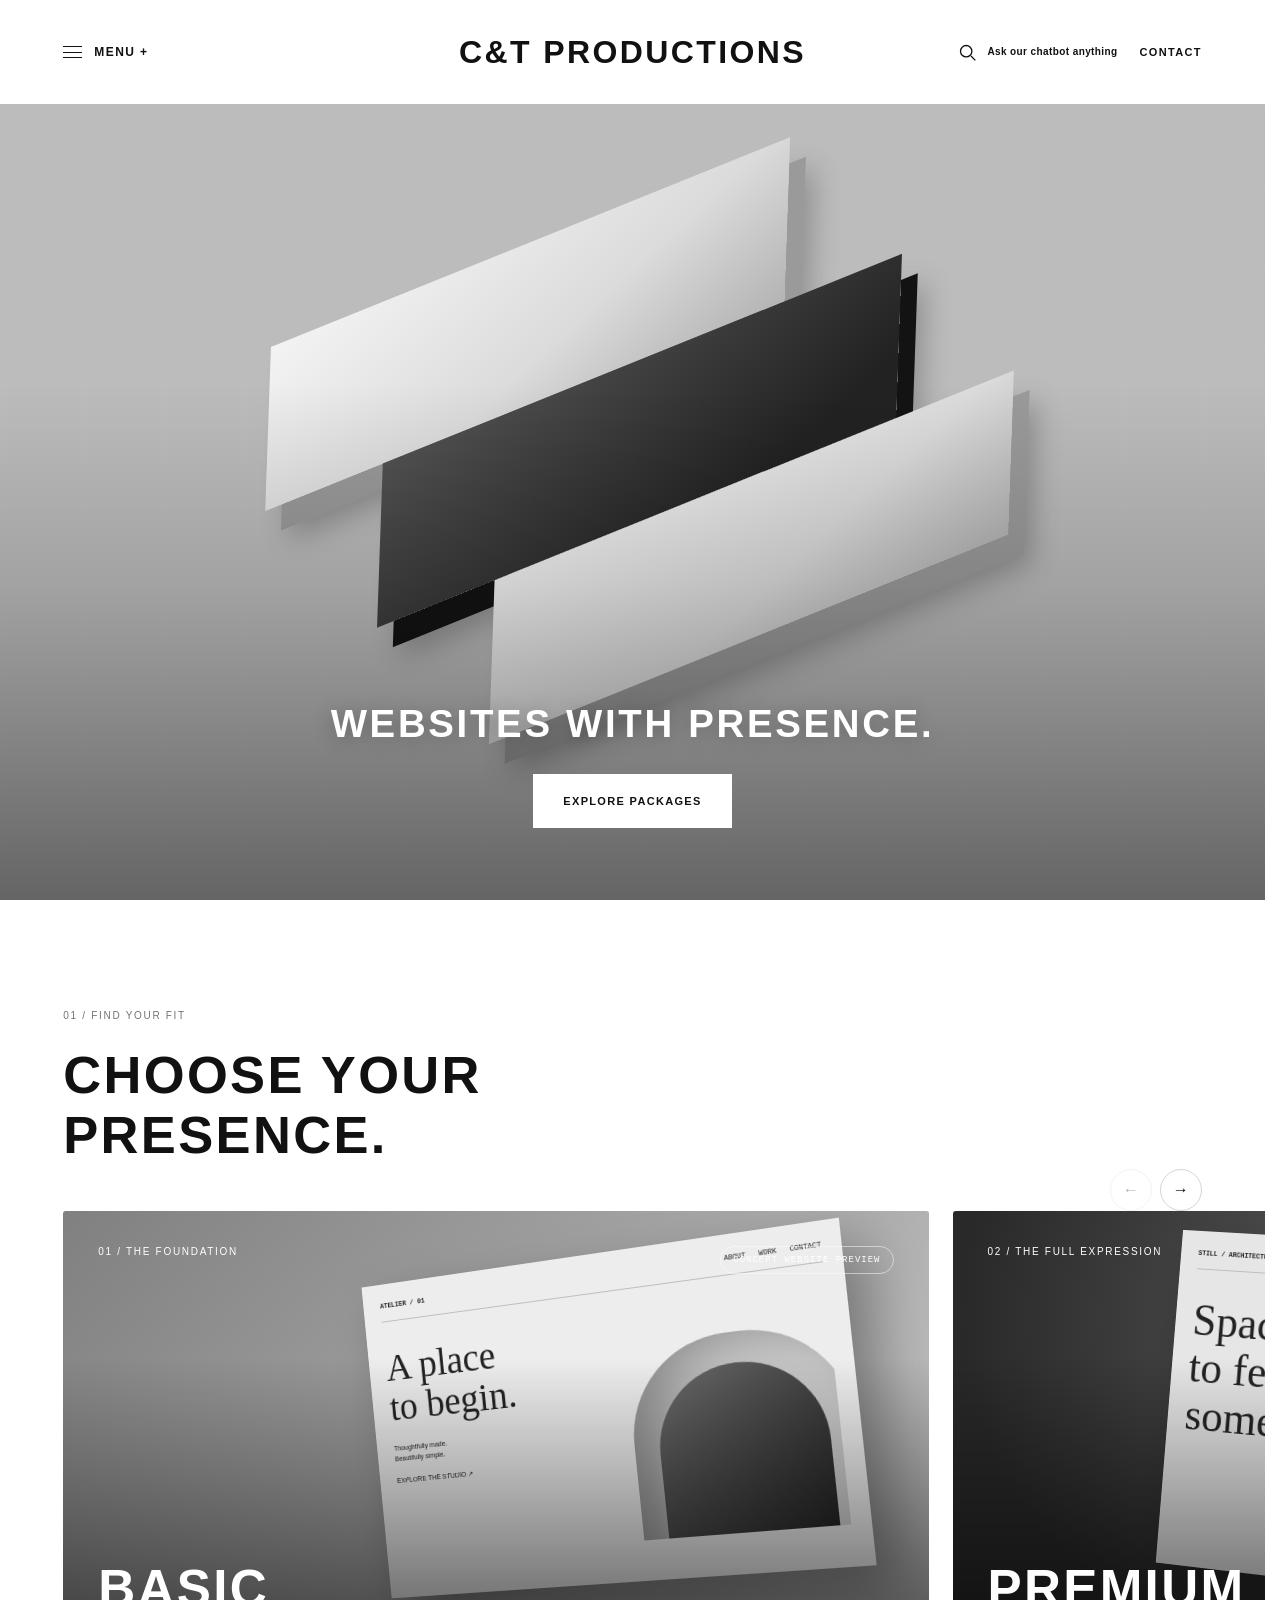
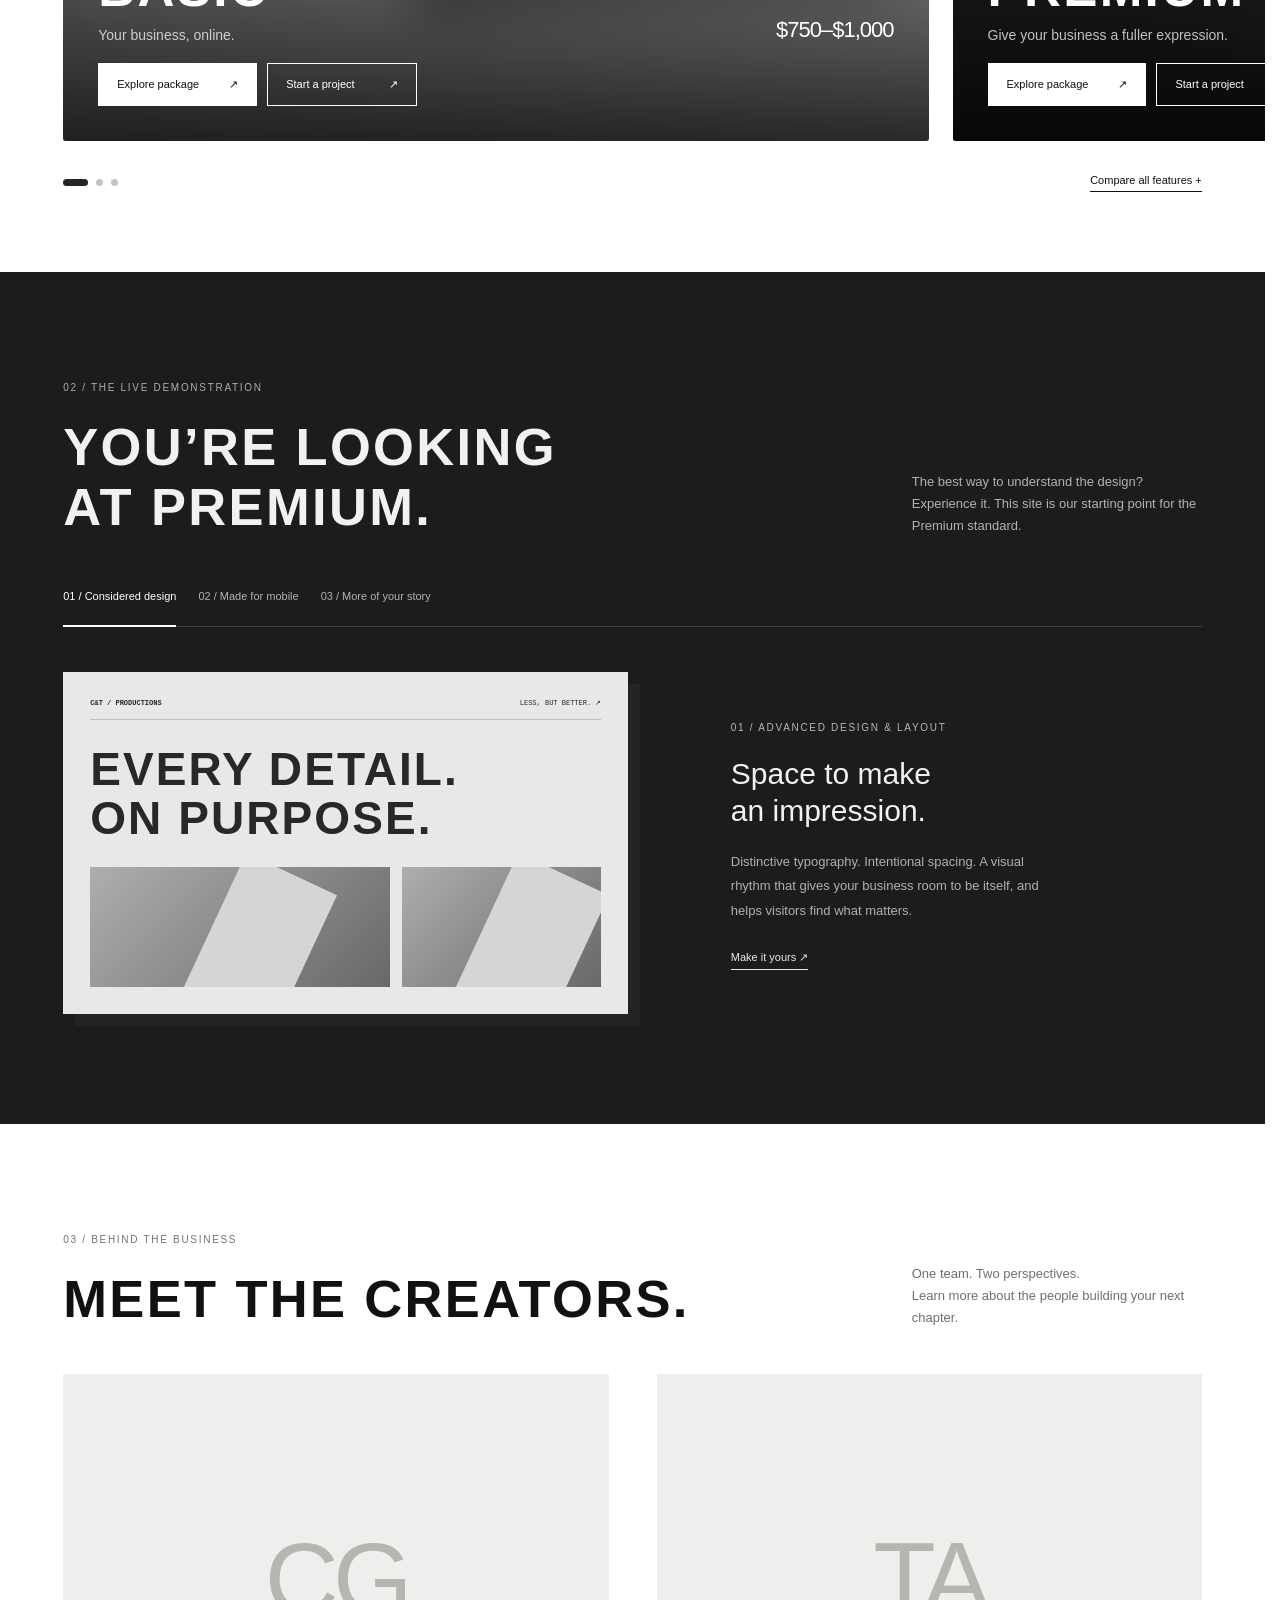
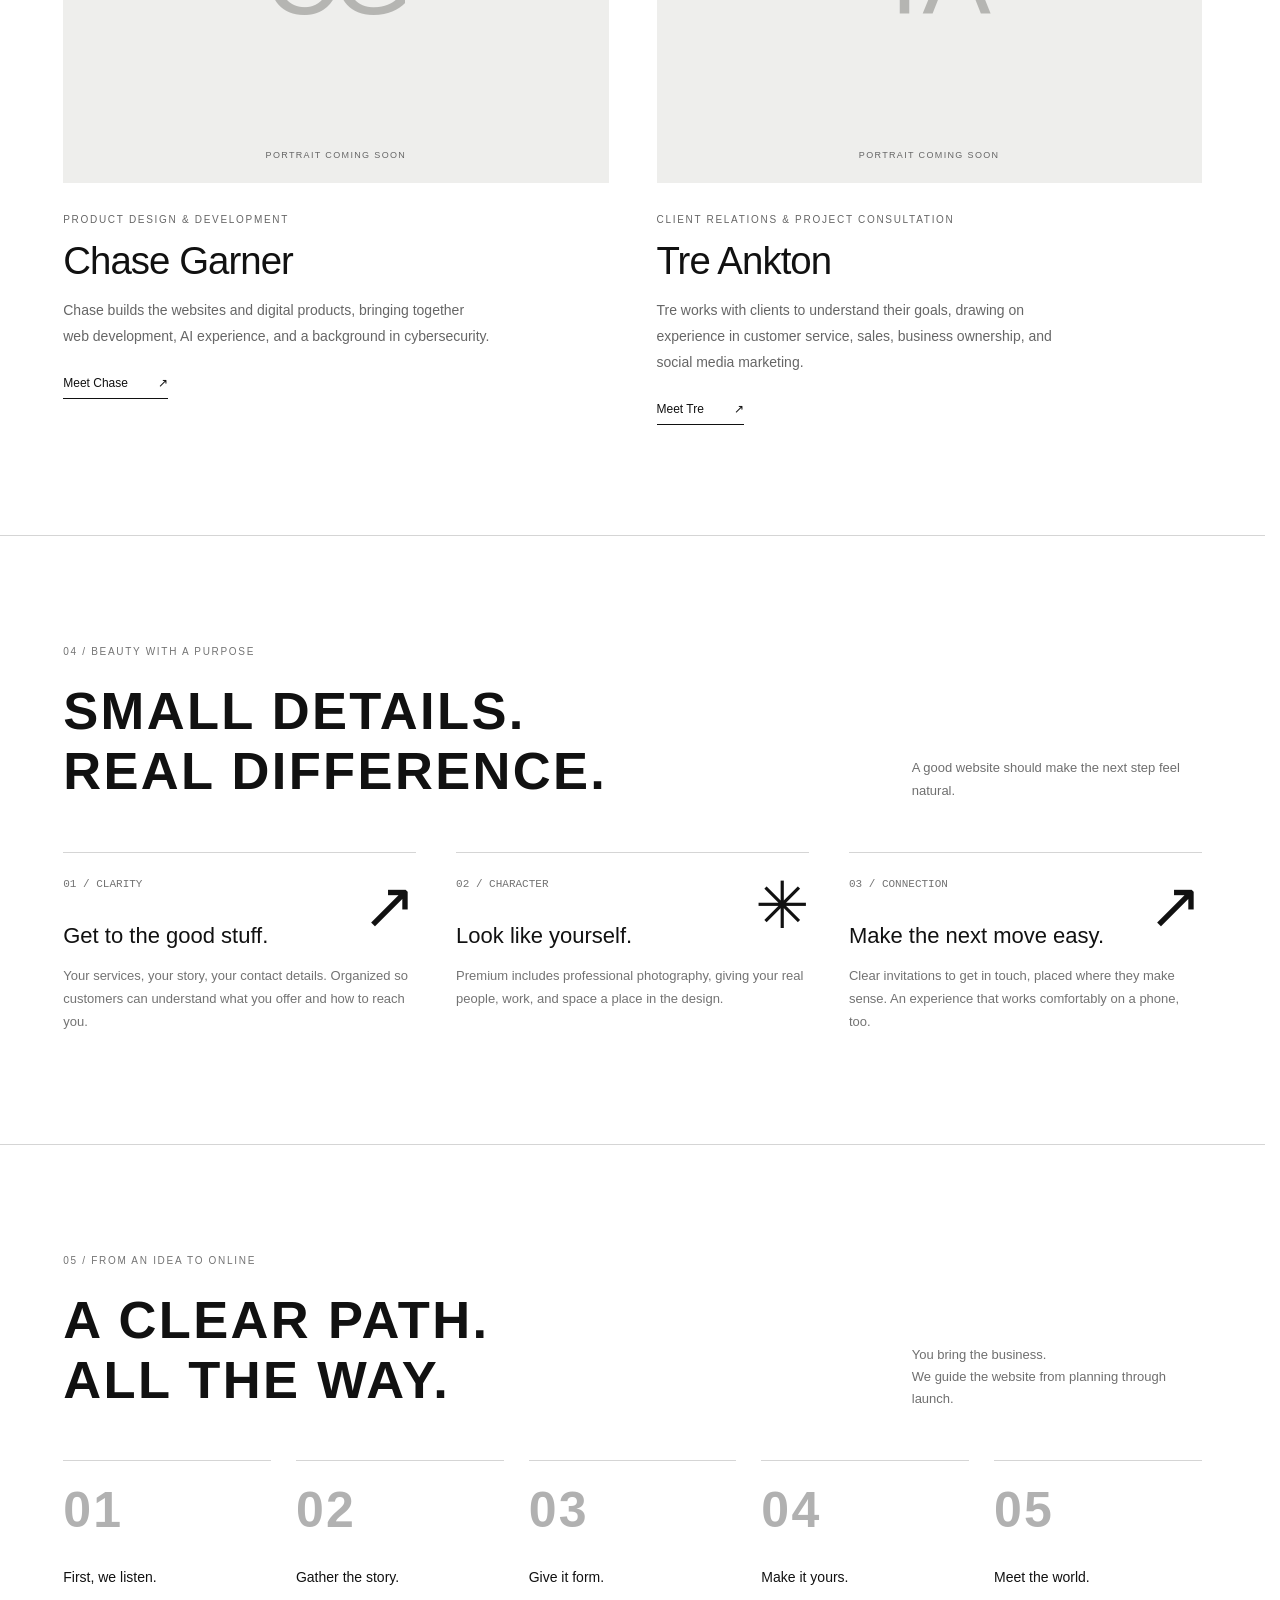
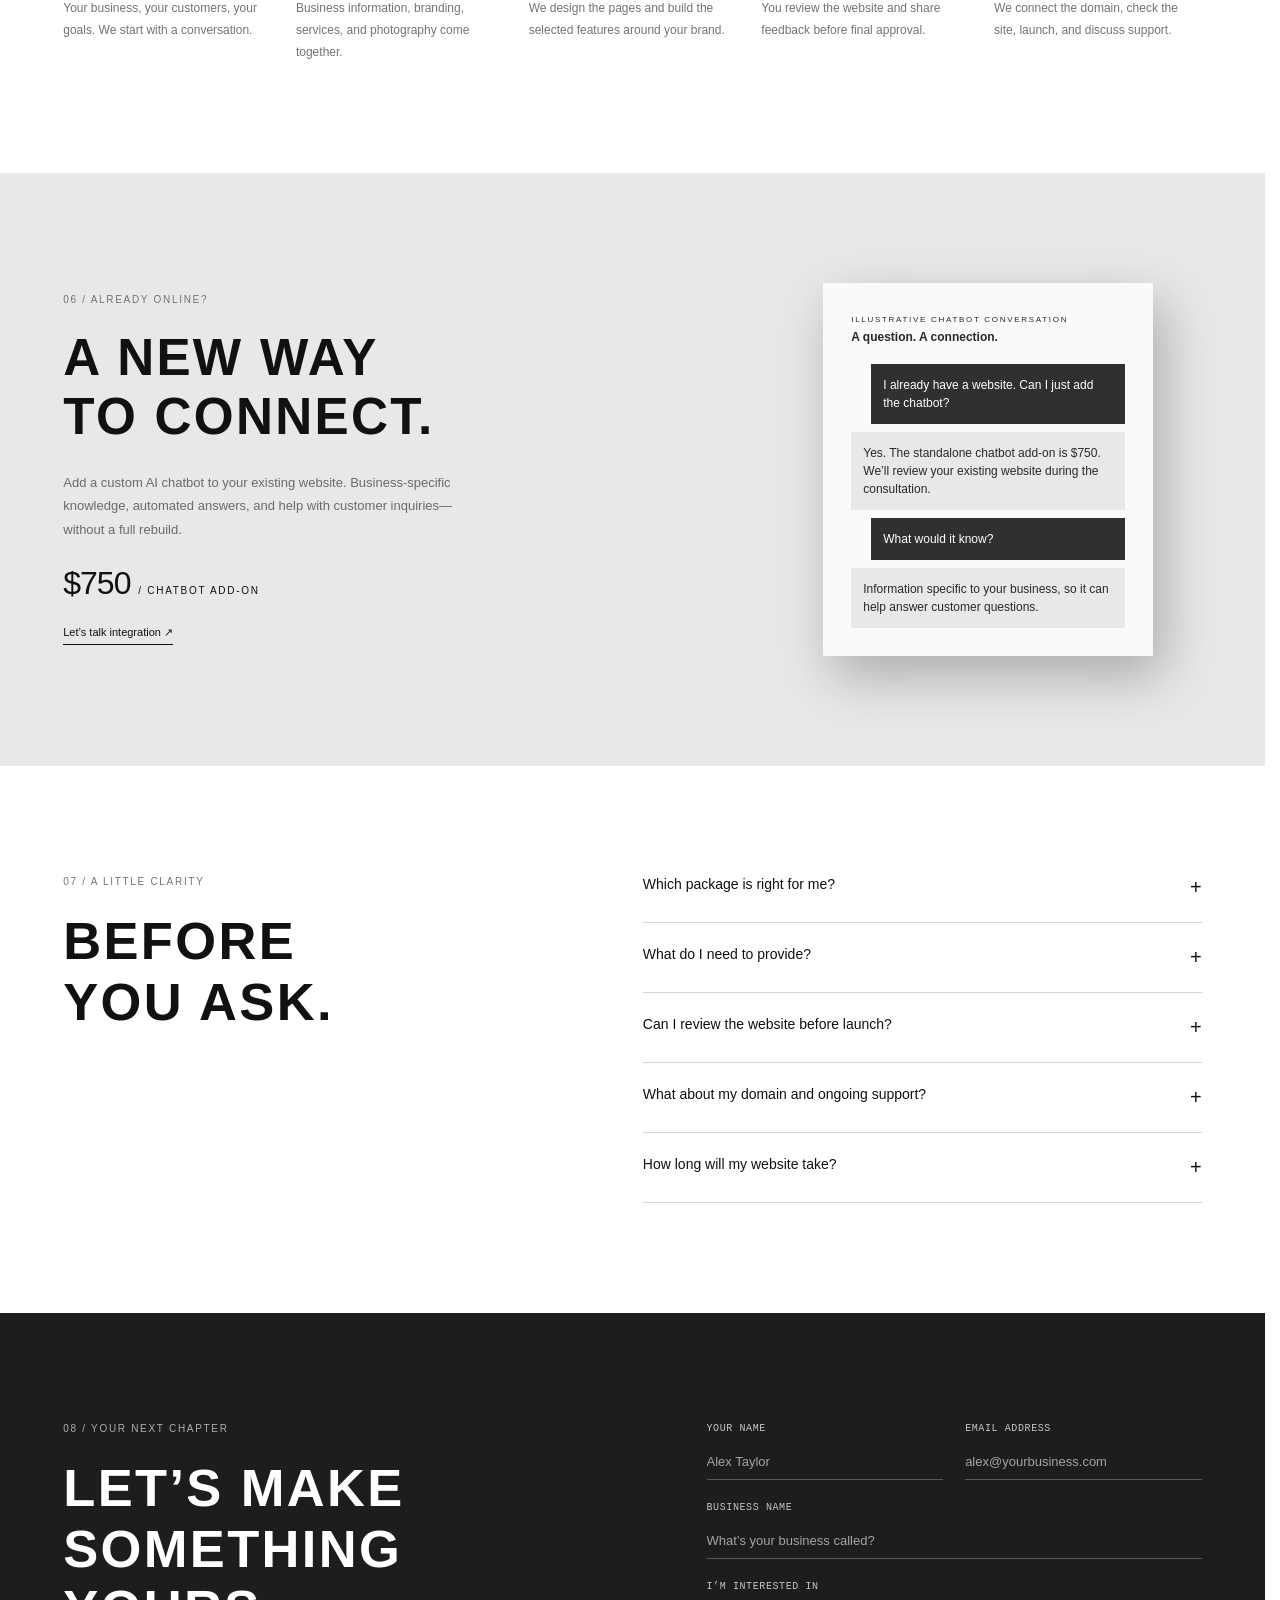
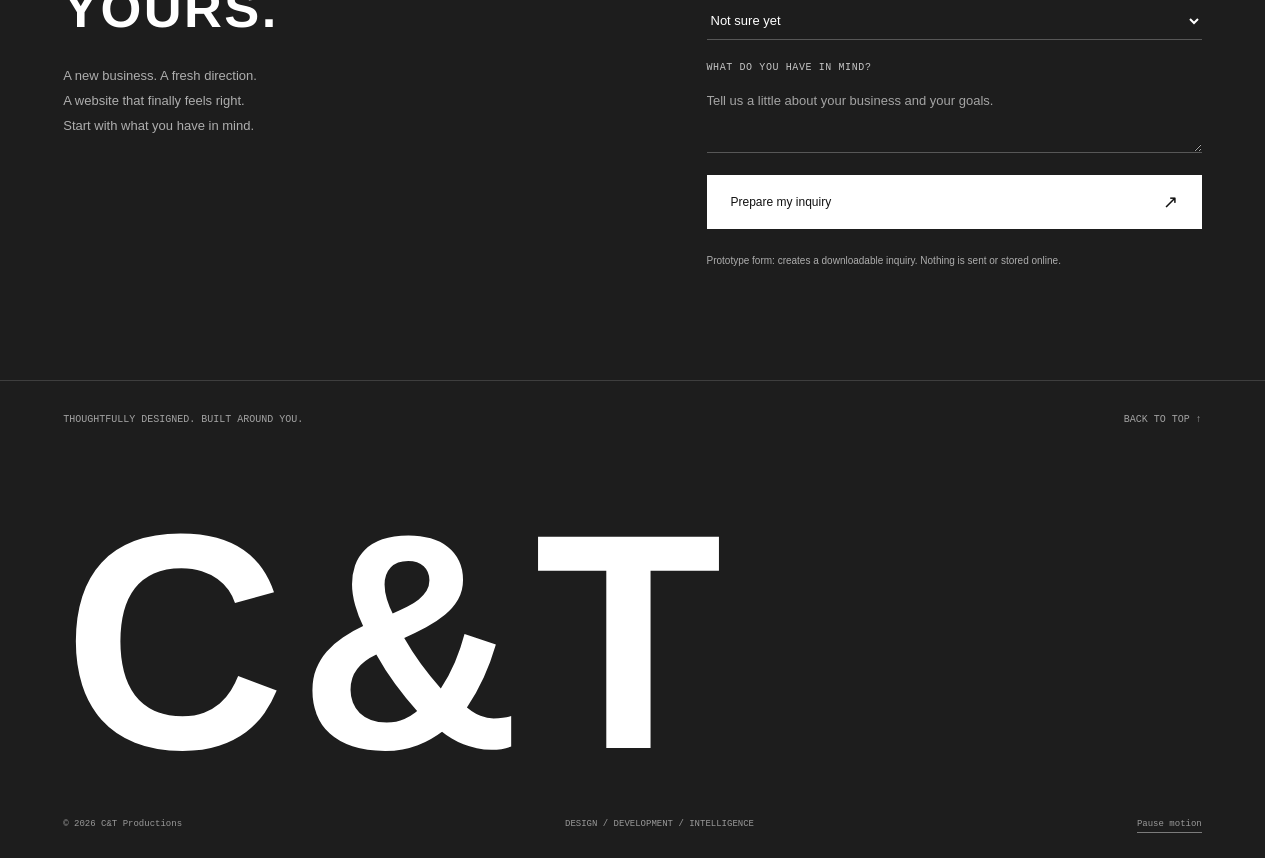
==== commit 23258a76: "Add files via upload" ====
--- a/index.html
+++ b/index.html
@@ -9,6 +9,8 @@
       C&amp;T Productions — Websites with presence
     </title>
     <link rel="stylesheet" href="style.css">
+    <link rel="stylesheet" href="chatbot.css">
+<script src="chatbot.js" defer></script>
     <script src="script.js" defer>
     </script>
   </head>
--- a/chatbot.css
+++ b/chatbot.css
@@ -0,0 +1,314 @@
+/* C&T Productions chatbot */
+
+/* Header button beside Contact */
+.ct-chat-actions {
+  grid-column: 3;
+  grid-row: 1;
+  justify-self: end;
+  display: flex;
+  align-items: center;
+  gap: 22px;
+}
+
+.ct-chat-header-button {
+  display: flex;
+  align-items: center;
+  gap: 9px;
+  padding: 12px 0;
+  border: 0;
+  background: transparent;
+  color: #111;
+  font: 600 10px/1.4 Arial, sans-serif;
+  letter-spacing: 0.04em;
+  cursor: pointer;
+}
+
+.ct-chat-header-button svg,
+#ct-chat svg {
+  width: 21px;
+  height: 21px;
+  flex-shrink: 0;
+}
+
+/* Widget foundation */
+#ct-chat {
+  font: 14px/1.6 "Helvetica Neue", Arial, sans-serif;
+  color: #171717;
+}
+
+#ct-chat *,
+#ct-chat *::before,
+#ct-chat *::after {
+  box-sizing: border-box;
+}
+
+#ct-chat [hidden] {
+  display: none !important;
+}
+
+#ct-chat button,
+#ct-chat input {
+  font: inherit;
+}
+
+#ct-chat button {
+  cursor: pointer;
+  color: inherit;
+}
+
+#ct-chat button:focus-visible,
+#ct-chat input:focus-visible,
+.ct-chat-header-button:focus-visible {
+  outline: 2px solid #555;
+  outline-offset: 4px;
+}
+
+/* Floating button shown after scrolling */
+#ct-chat .ct-chat-float {
+  position: fixed;
+  right: 28px;
+  bottom: calc(24px + env(safe-area-inset-bottom));
+  z-index: 1000;
+
+  display: flex;
+  align-items: center;
+  gap: 12px;
+  padding: 15px 20px;
+
+  border: 1px solid #ddd;
+  border-radius: 4px;
+  background: #fff;
+  box-shadow: 0 6px 28px #00000015;
+
+  font-size: 12px;
+  letter-spacing: 0.04em;
+  animation: ct-chat-enter 0.25s ease-out;
+}
+
+/* Chat window */
+#ct-chat-panel {
+  position: fixed;
+  right: 28px;
+  bottom: calc(24px + env(safe-area-inset-bottom));
+  z-index: 1001;
+
+  width: 380px;
+  max-width: calc(100vw - 32px);
+  height: 540px;
+  max-height: calc(100dvh - 40px);
+
+  display: flex;
+  flex-direction: column;
+  overflow: hidden;
+
+  background: #fff;
+  border: 1px solid #ddd;
+  border-radius: 5px;
+  box-shadow: 0 15px 60px #0003;
+
+  animation: ct-chat-enter 0.25s ease-out;
+}
+
+/* Chat window heading */
+#ct-chat .ct-chat-top {
+  display: flex;
+  align-items: center;
+  justify-content: space-between;
+
+  padding: 24px 22px 18px;
+  background: #111;
+  color: #fff;
+}
+
+#ct-chat .ct-chat-top p {
+  margin: 0 0 6px;
+  font-size: 9px;
+  letter-spacing: 0.18em;
+}
+
+#ct-chat .ct-chat-top h2 {
+  margin: 0;
+  font: 500 23px/1.2 "Helvetica Neue", Arial, sans-serif;
+  text-transform: none;
+  letter-spacing: -0.02em;
+}
+
+#ct-chat .ct-chat-close {
+  width: 40px;
+  height: 40px;
+  background: transparent;
+  border: 0;
+  color: #fff;
+  font-size: 28px;
+}
+
+#ct-chat .ct-chat-note {
+  margin: 0;
+  padding: 12px 22px;
+  border-bottom: 1px solid #eee;
+  color: #666;
+  font-size: 11px;
+}
+
+/* Conversation */
+#ct-chat .ct-chat-messages {
+  flex: 1;
+  min-height: 0;
+  overflow: auto;
+  overscroll-behavior: contain;
+
+  display: flex;
+  flex-direction: column;
+  gap: 14px;
+  padding: 22px;
+}
+
+#ct-chat .ct-chat-message {
+  flex-shrink: 0;
+  max-width: 93%;
+  margin: 0;
+  padding: 12px 15px;
+
+  border-radius: 3px;
+  white-space: pre-wrap;
+  overflow-wrap: anywhere;
+  font-size: 13px;
+}
+
+#ct-chat .ct-chat-assistant {
+  align-self: flex-start;
+  background: #f2f2f2;
+}
+
+#ct-chat .ct-chat-user {
+  align-self: flex-end;
+  background: #171717;
+  color: #fff;
+}
+
+#ct-chat .ct-chat-status {
+  min-height: 22px;
+  margin: 0;
+  padding: 0 22px;
+  color: #666;
+  font-size: 12px;
+}
+
+/* Message input and send button */
+#ct-chat .ct-chat-form {
+  display: flex;
+  gap: 8px;
+  margin: 0;
+  padding: 12px 18px 8px;
+  border: 0;
+}
+
+#ct-chat input {
+  flex: 1;
+  min-width: 0;
+  padding: 12px;
+
+  border: 1px solid #d5d5d5;
+  border-radius: 0;
+  background: #fff;
+  color: #111;
+  font-size: 16px;
+}
+
+#ct-chat .ct-chat-form button {
+  width: 44px;
+  border: 0;
+  background: #111;
+  color: #fff;
+  font-size: 24px;
+}
+
+#ct-chat .ct-chat-form button:disabled {
+  opacity: 0.4;
+  cursor: wait;
+}
+
+#ct-chat .ct-chat-foot {
+  margin: 0;
+  padding: 4px 18px 14px;
+  font-size: 10px;
+  color: #777;
+}
+
+/* Accessible labels */
+.ct-chat-sr {
+  position: absolute;
+  width: 1px;
+  height: 1px;
+  padding: 0;
+  overflow: hidden;
+  clip: rect(0, 0, 0, 0);
+  white-space: nowrap;
+}
+
+/* Entrance animation */
+@keyframes ct-chat-enter {
+  from {
+    opacity: 0;
+    transform: translateY(10px);
+  }
+
+  to {
+    opacity: 1;
+    transform: translateY(0);
+  }
+}
+
+/* Smaller desktop and tablet screens */
+@media (max-width: 1250px) {
+  .ct-chat-header-button span {
+    display: none;
+  }
+
+  .ct-chat-actions {
+    gap: 16px;
+  }
+}
+
+/* Mobile */
+@media (max-width: 600px) {
+  .site-header:has(.ct-chat-actions) {
+    grid-template-columns: 40px 1fr 76px;
+    padding-inline: 12px;
+  }
+
+  .site-header:has(.ct-chat-actions) .brand {
+    font-size: clamp(12px, 3.7vw, 20px);
+  }
+
+  .ct-chat-actions {
+    gap: 10px;
+  }
+
+  .ct-chat-header-button {
+    min-height: 44px;
+  }
+
+  .ct-chat-header-button svg {
+    width: 18px;
+    height: 18px;
+  }
+
+  #ct-chat-panel {
+    right: 16px;
+    bottom: calc(16px + env(safe-area-inset-bottom));
+  }
+
+  #ct-chat .ct-chat-float {
+    right: 16px;
+    bottom: calc(16px + env(safe-area-inset-bottom));
+  }
+}
+
+/* Respect reduced-motion preferences */
+@media (prefers-reduced-motion: reduce) {
+  #ct-chat-panel,
+  #ct-chat .ct-chat-float {
+    animation: none;
+  }
+}
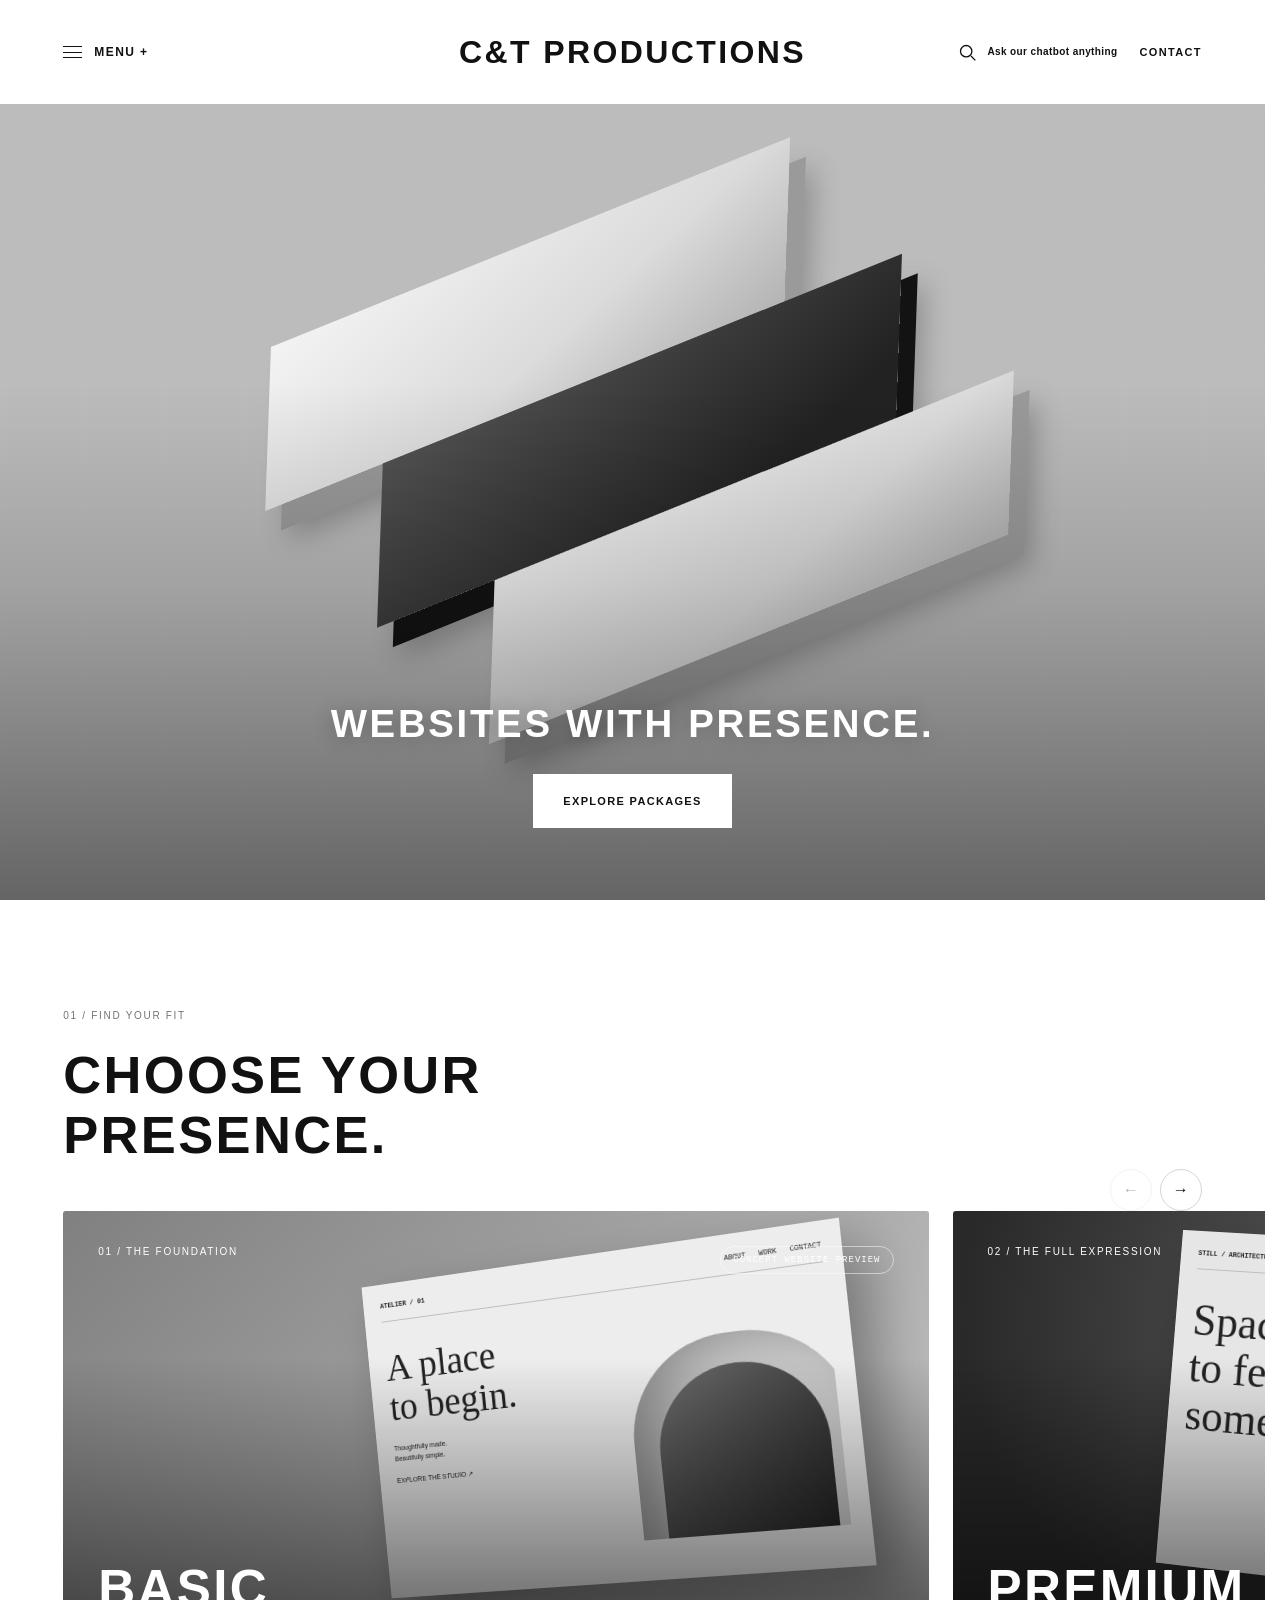
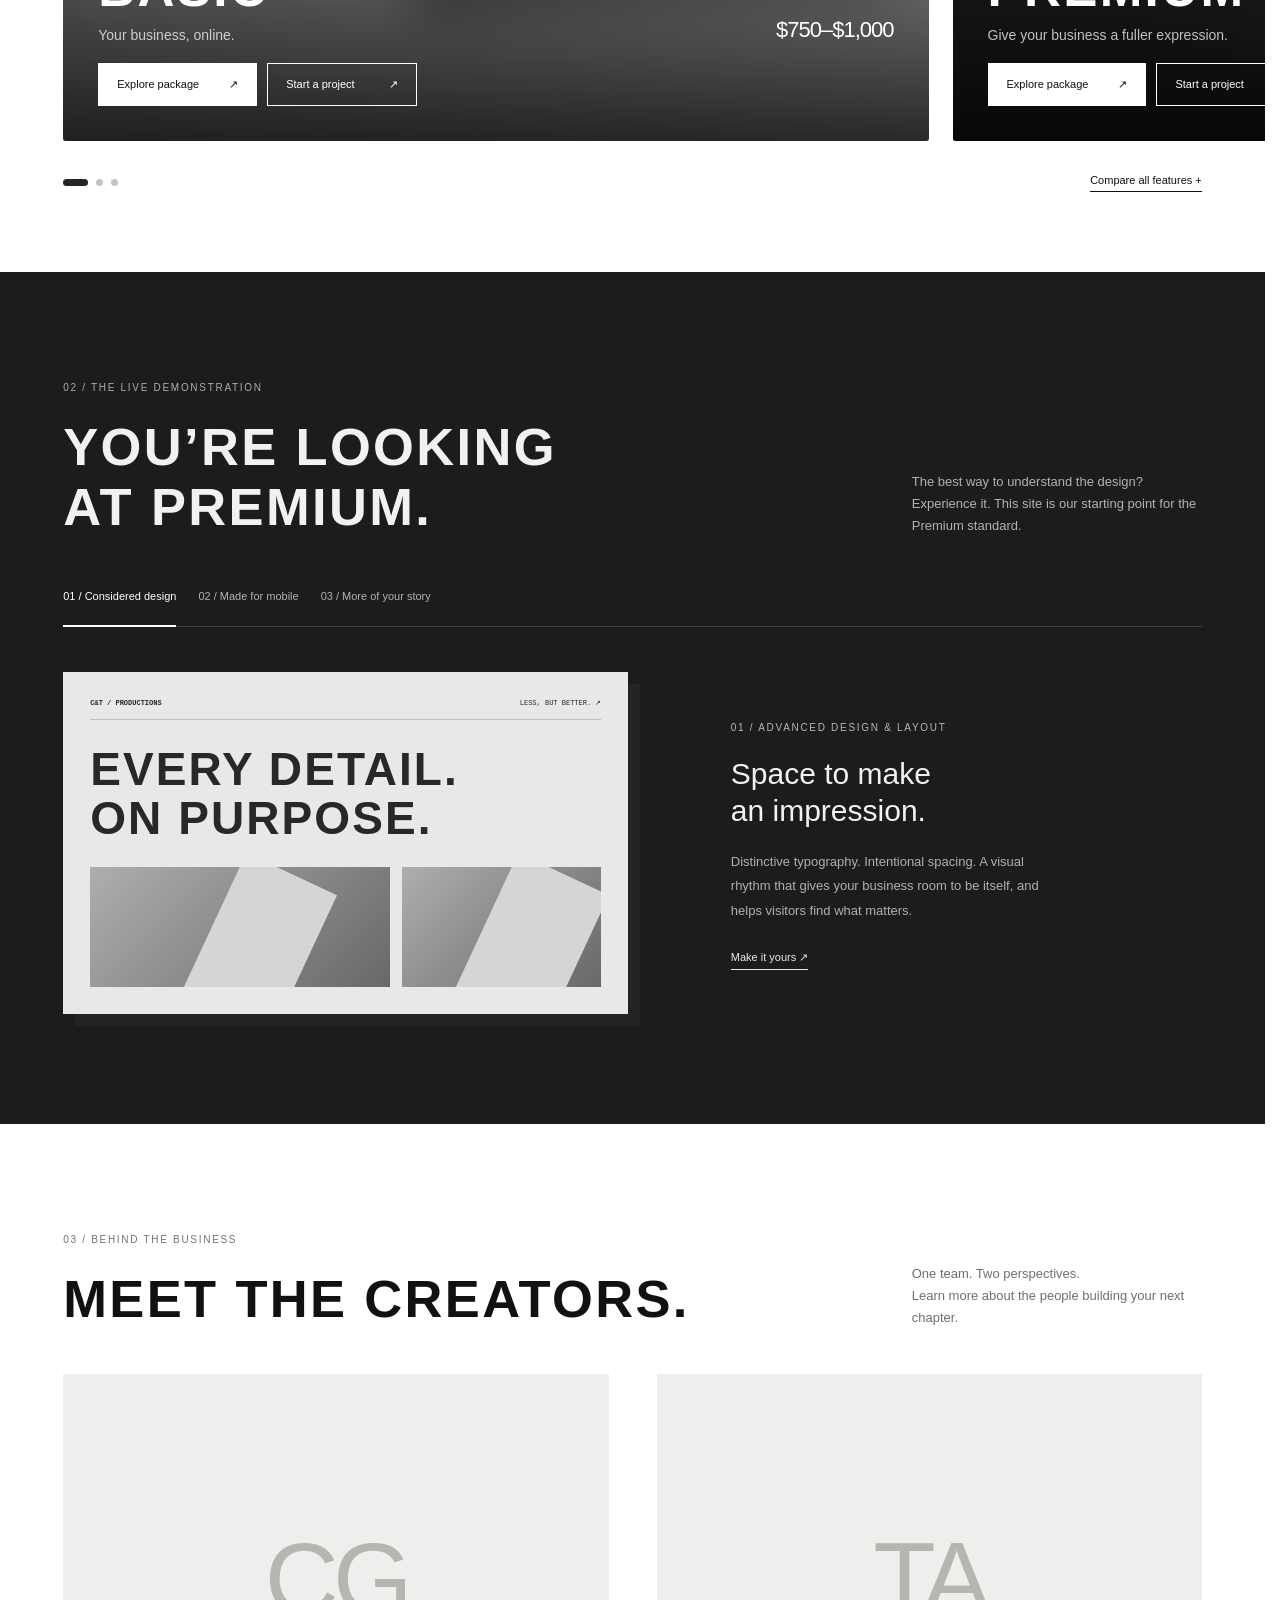
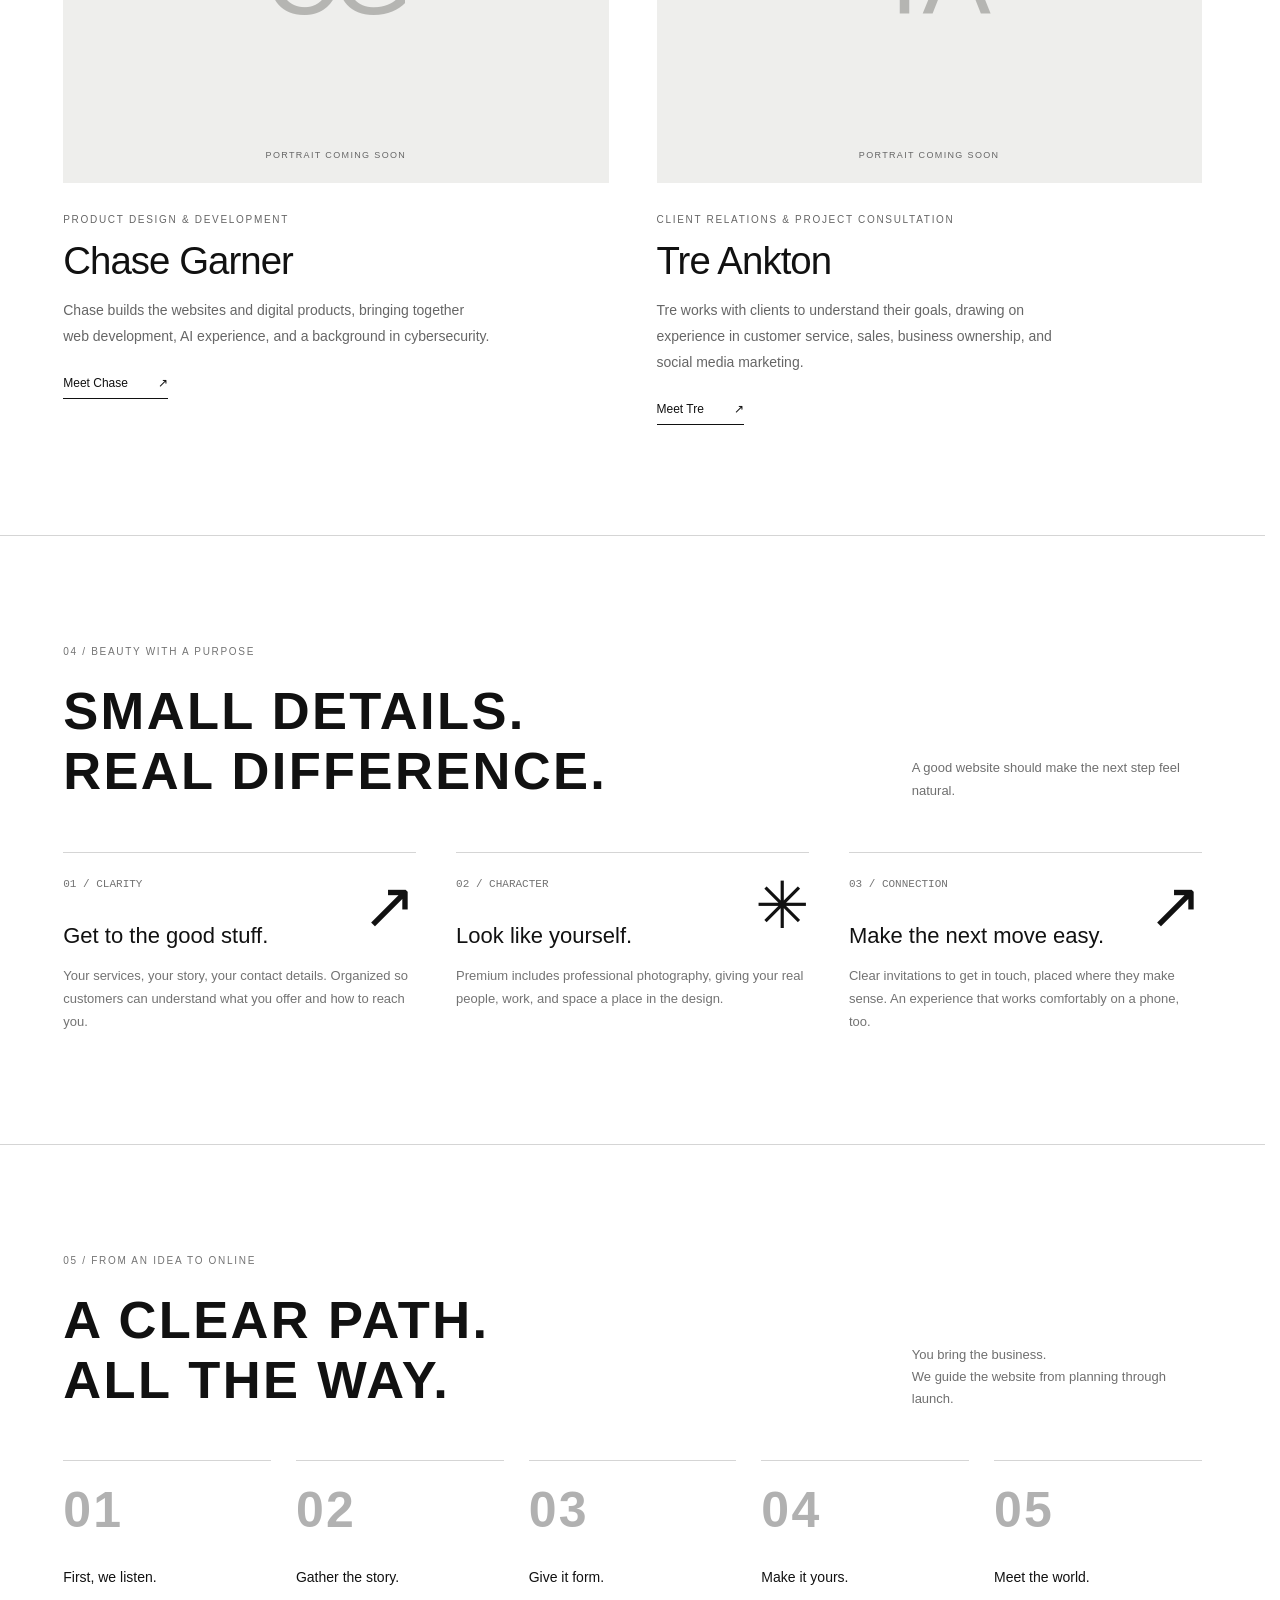
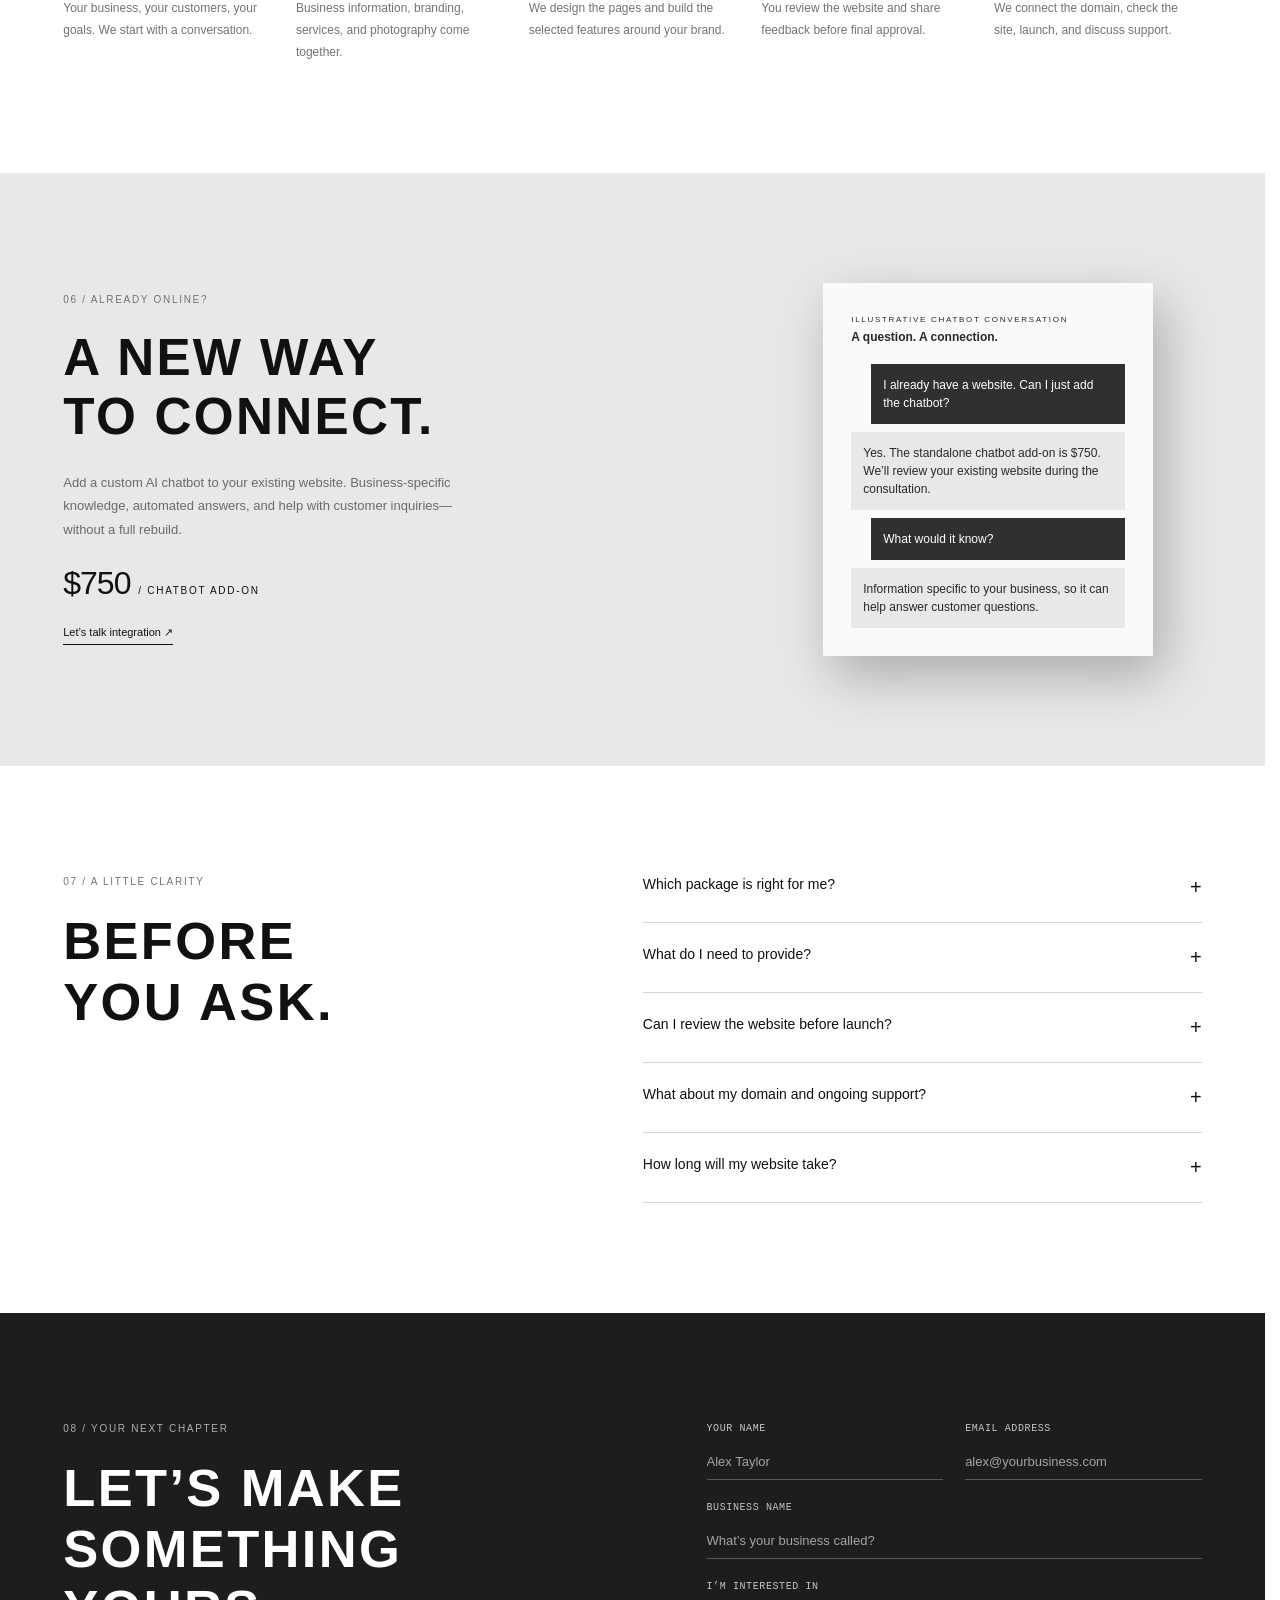
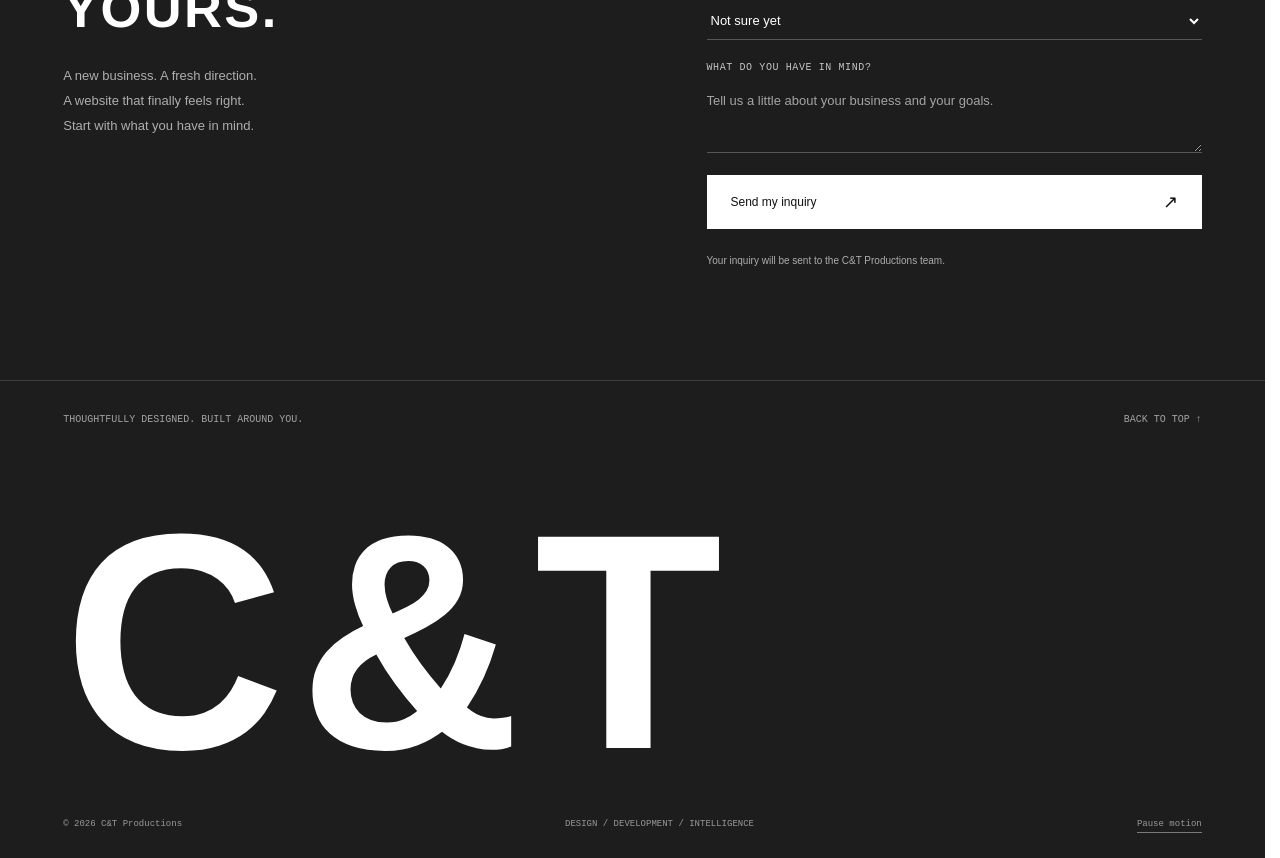
==== commit 965cec4d: "Add files via upload" ====
--- a/index.html
+++ b/index.html
@@ -821,7 +821,11 @@
               Start with what you have in mind.
             </p>
           </div>
-          <form id="inquiry">
+          <form
+  id="inquiry"
+  action="https://formspree.io/f/mljjrzdz"
+  method="POST"
+>
             <div class="field">
               <label for="name">
                 YOUR NAME
@@ -860,13 +864,13 @@
             </textarea>
           </div>
           <button class="pill light" type="submit">
-            Prepare my inquiry
+            Send my inquiry
             <span class="arrow" aria-hidden="true">
               ↗
             </span>
           </button>
           <p class="form-note">
-            Prototype form: creates a downloadable inquiry. Nothing is sent or stored online.
+            Your inquiry will be sent to the C&T Productions team.
           </p>
           <div class="form-result" role="status" hidden>
           </div>
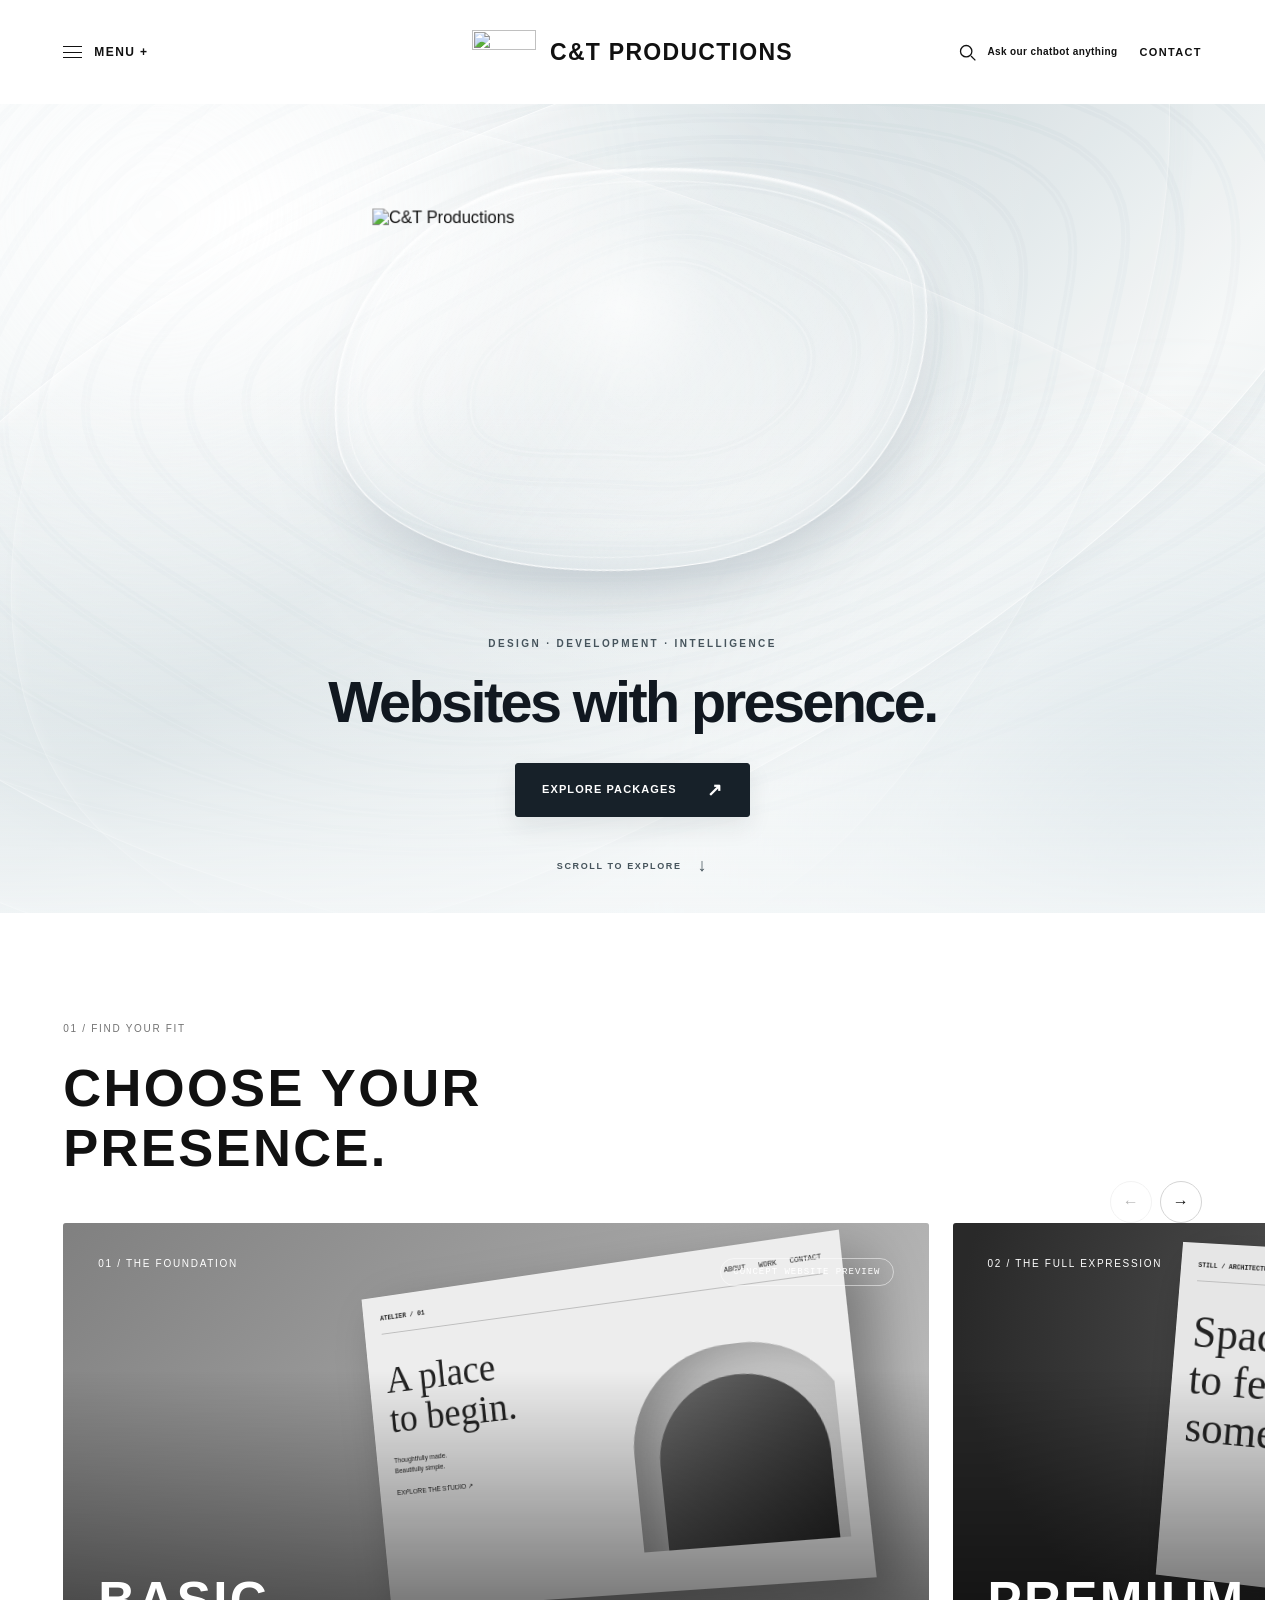
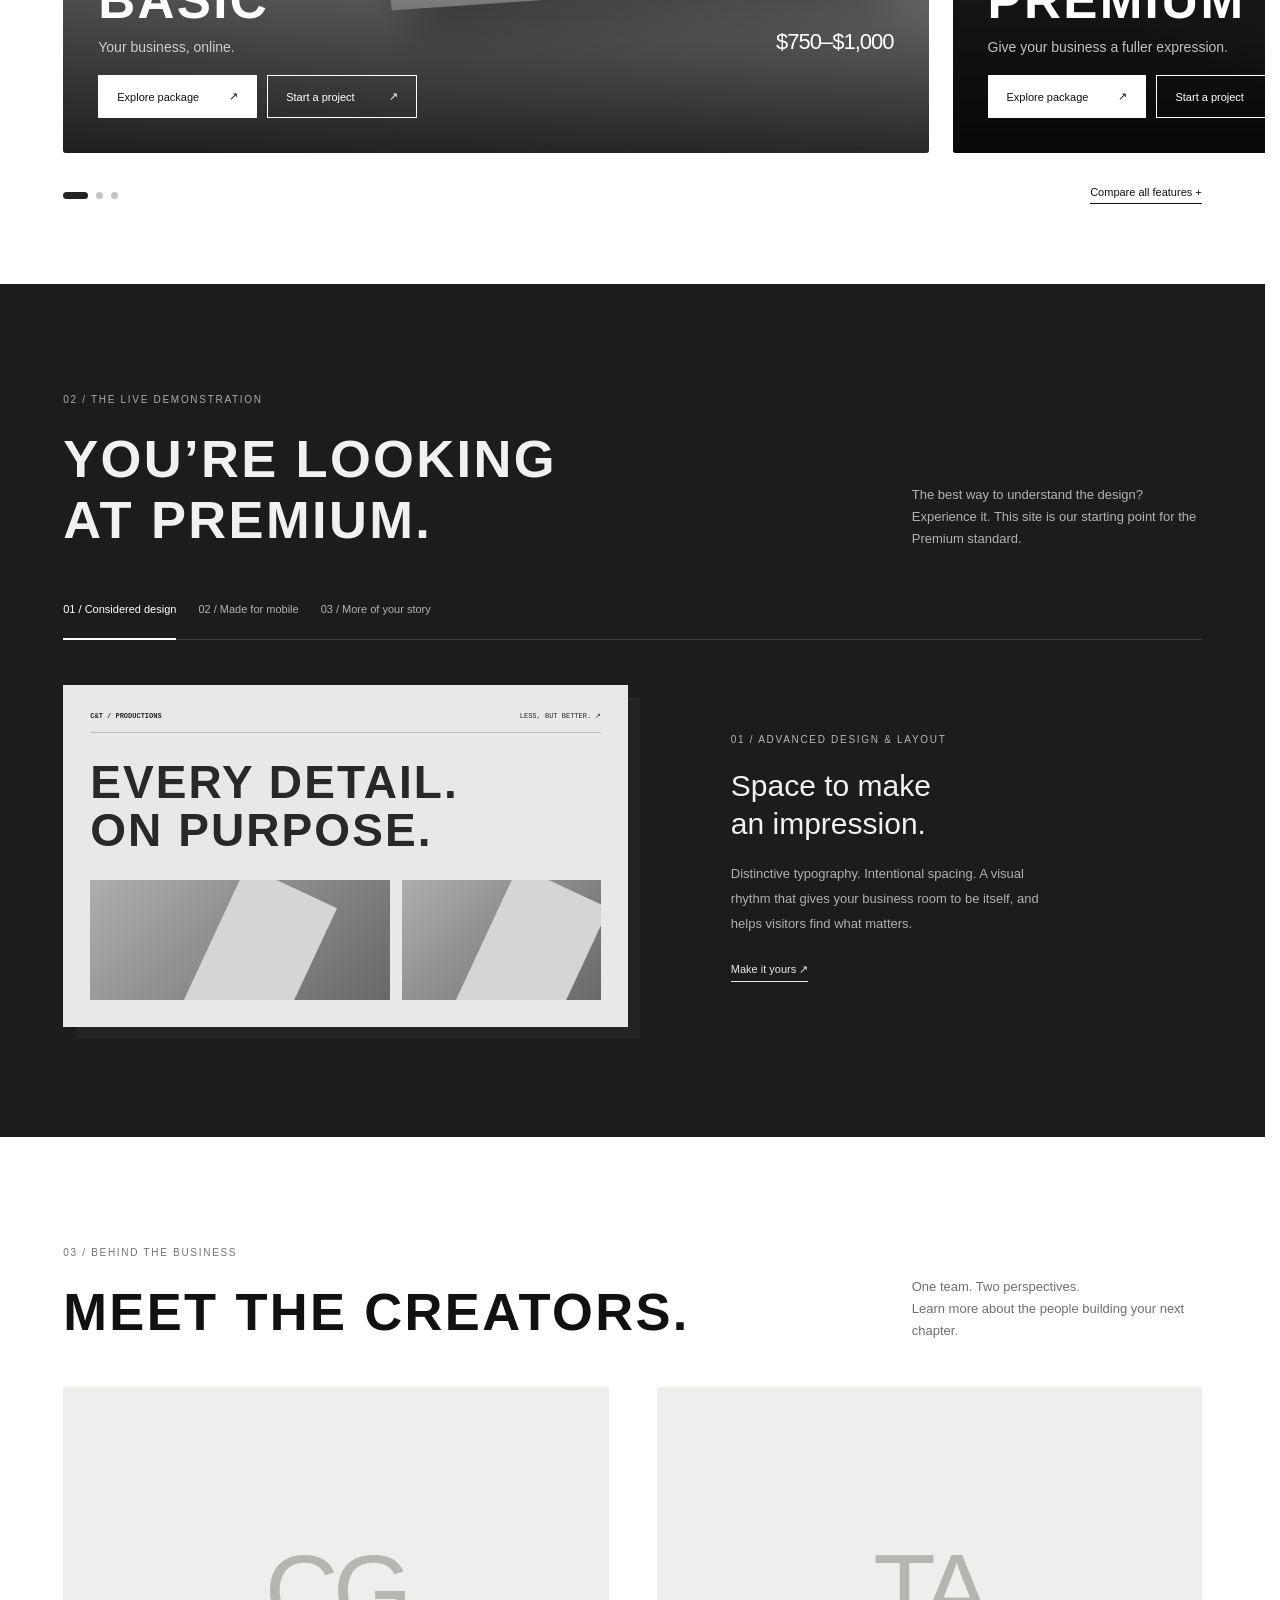
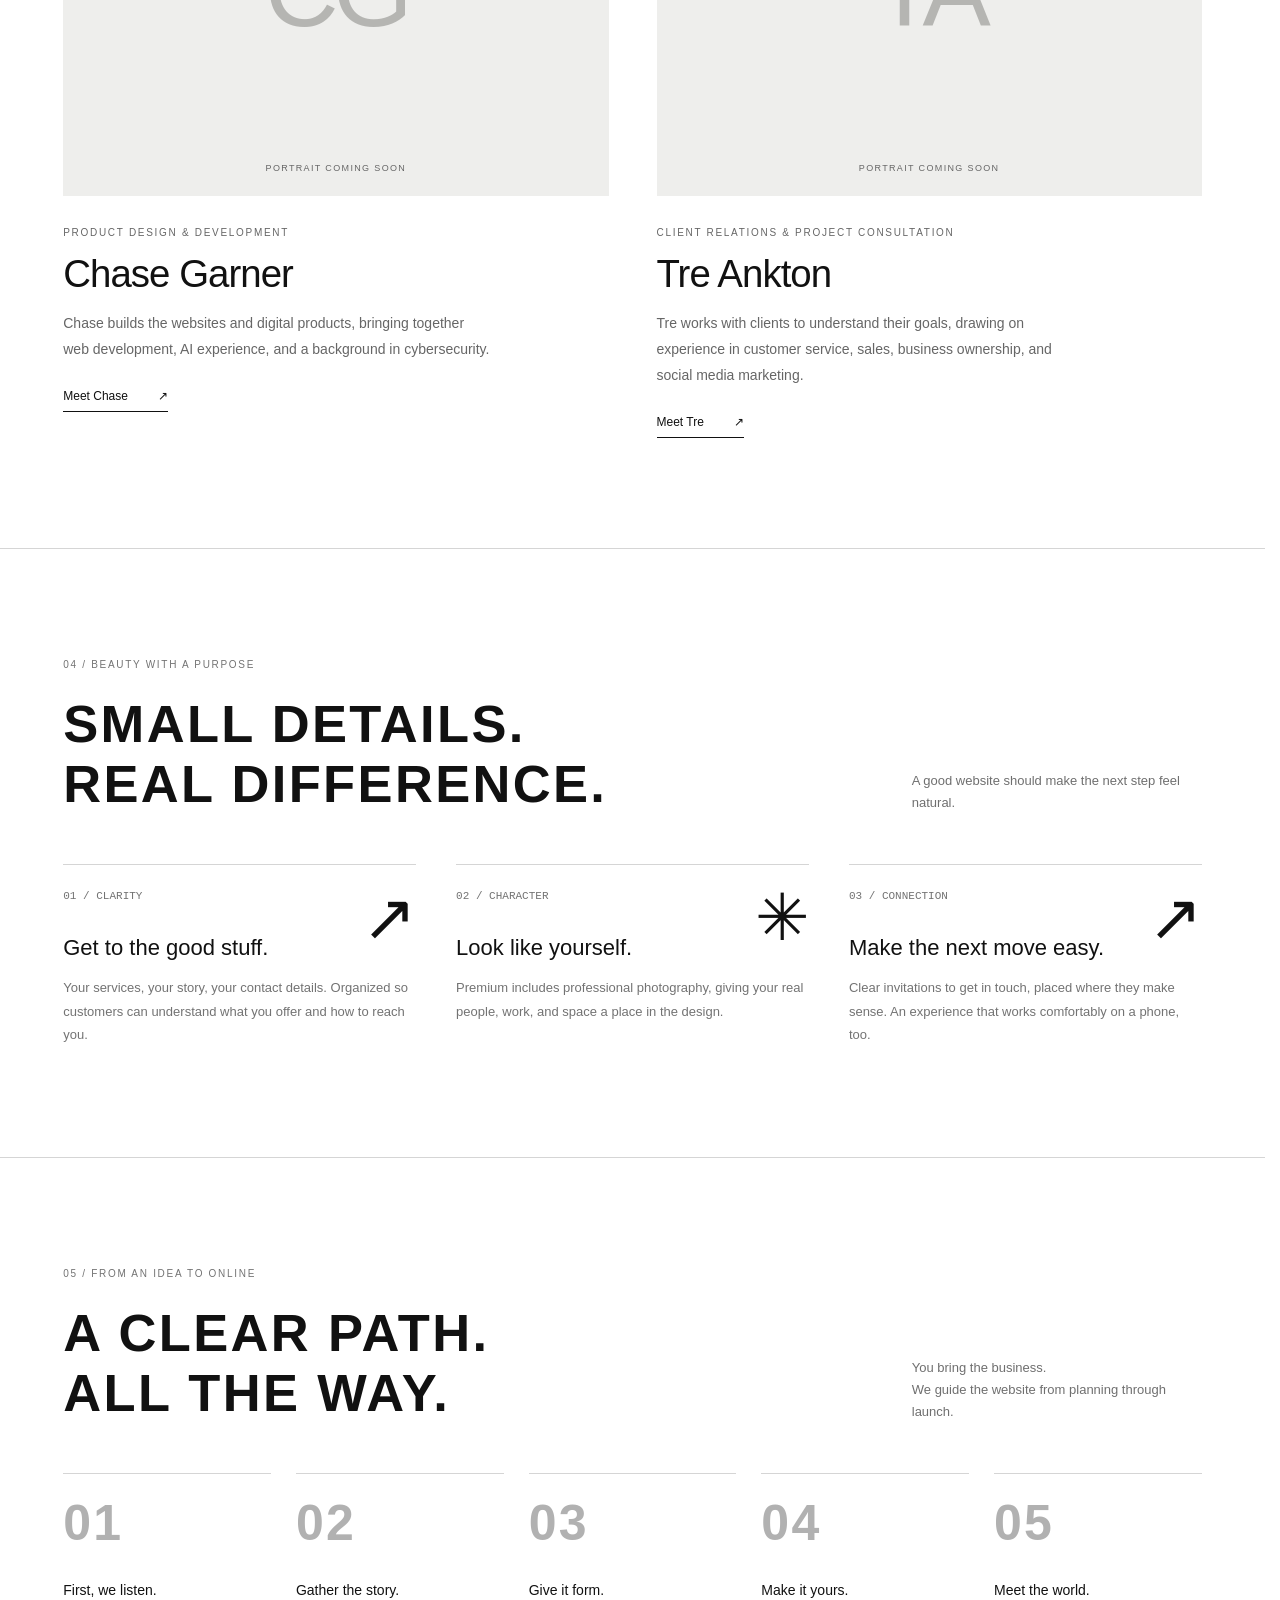
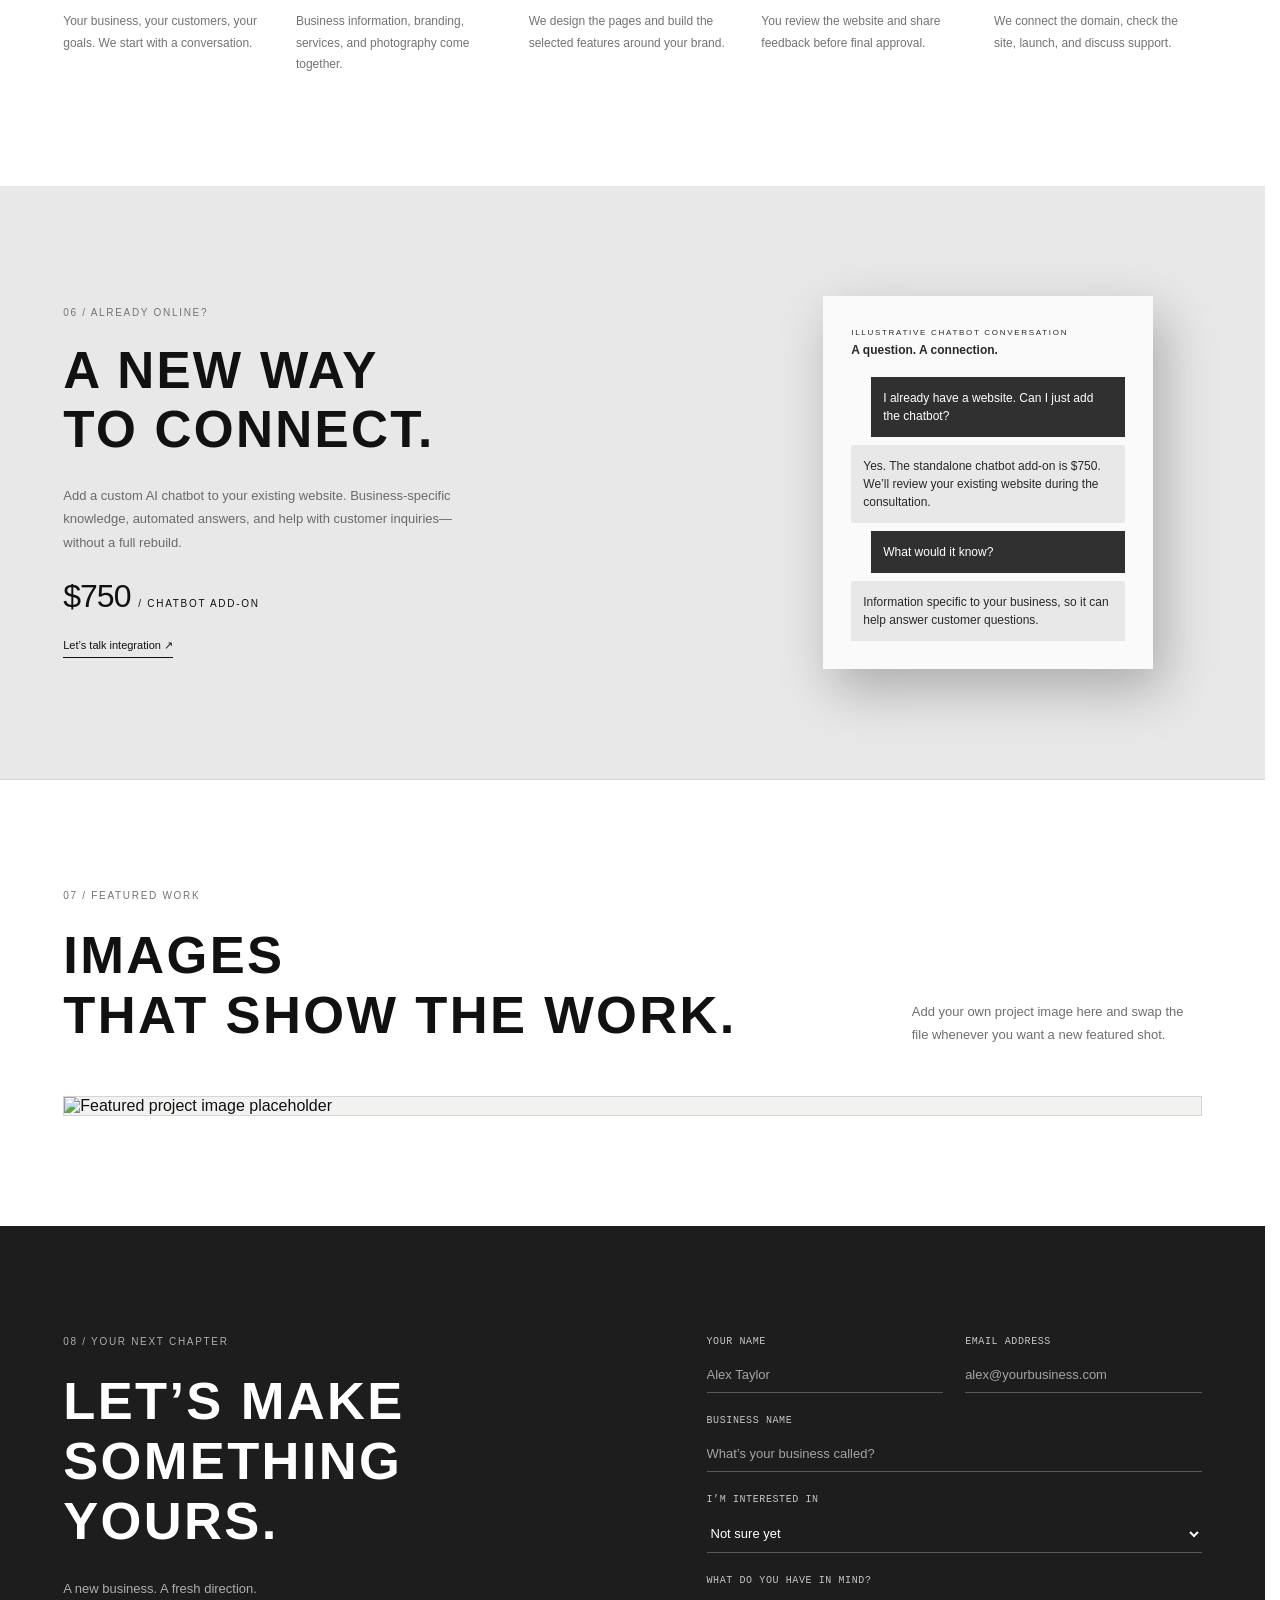
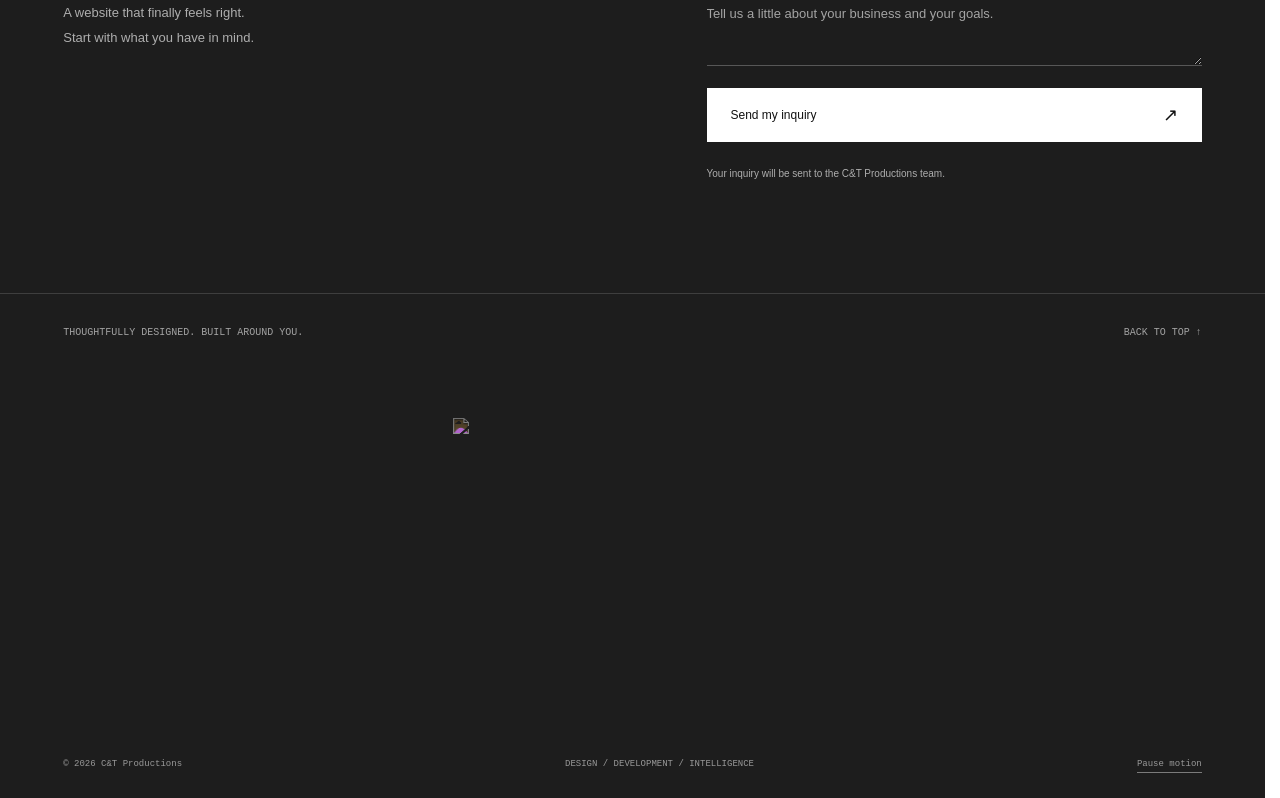
==== commit bdfdfe2c: "Add files via upload" ====
--- a/index.html
+++ b/index.html
@@ -10,8 +10,10 @@
     </title>
     <link rel="stylesheet" href="style.css">
     <link rel="stylesheet" href="chatbot.css">
+    <link rel="icon" href="images/C&amp;T-Logo.jpeg">
 <script src="chatbot.js" defer></script>
     <script src="script.js" defer>
+
     </script>
   </head>
   <body>
@@ -20,7 +22,20 @@
     </a>
     <header class="site-header wrap">
       <button class="menu" aria-controls="navigation" aria-expanded="false">Menu</button>
-      <a class="brand" href="#" aria-label="C&amp;T Productions home">C&amp;T Productions</a>
+      <a
+  class="brand brand-with-logo"
+  href="index.html"
+  aria-label="C&T Productions home"
+>
+  <img
+    class="brand-logo"
+    src="images/C&amp;T-Logo.jpeg"
+    alt=""
+    width="64"
+    height="46"
+  >
+  <span>C&amp;T Productions</span>
+</a>
       <a class="header-contact" href="#contact">Contact</a>
       <nav id="navigation" aria-label="Main navigation">
         <a href="#packages">The packages</a>
@@ -31,20 +46,65 @@
       </nav>
     </header>
     <main id="main">
-      <section class="hero" aria-labelledby="hero-title">
-        <div class="hero-art" aria-hidden="true">
-          <div class="art-grid"></div>
-          <div class="sculpture">
-            <div class="slab"></div>
-            <div class="slab"></div>
-            <div class="slab"></div>
-          </div>
-        </div>
-        <div class="hero-content">
-          <h1 id="hero-title">Websites with presence.</h1>
-          <a class="pill light" href="#packages">Explore packages</a>
-        </div>
-      </section>
+      <section
+  class="hero liquid-hero"
+  id="home"
+  aria-labelledby="hero-title"
+>
+  <!-- Water and reflected light -->
+  <div class="liquid-scene" aria-hidden="true">
+    <canvas class="liquid-canvas"></canvas>
+
+    <div class="liquid-glow liquid-glow-one"></div>
+    <div class="liquid-glow liquid-glow-two"></div>
+
+    <div class="liquid-rings">
+      <span></span>
+      <span></span>
+      <span></span>
+    </div>
+  </div>
+
+  <div class="liquid-hero-inner">
+    <!-- Glass surface and floating logo -->
+    <div class="liquid-logo-stage">
+      <div class="liquid-glass" aria-hidden="true">
+        <div class="liquid-glass-shine"></div>
+      </div>
+
+      <div class="liquid-logo-float">
+        <img
+          class="liquid-logo"
+          src="images/C&amp;T-Logo.jpeg"
+          alt="C&T Productions"
+          width="1333"
+          height="964"
+          fetchpriority="high"
+          decoding="async"
+        >
+      </div>
+    </div>
+
+    <div class="liquid-copy">
+      <p class="liquid-eyebrow">
+        DESIGN · DEVELOPMENT · INTELLIGENCE
+      </p>
+
+      <h1 id="hero-title">Websites with presence.</h1>
+
+      <a class="pill liquid-cta" href="#packages">
+        Explore packages
+        <span aria-hidden="true">↗</span>
+      </a>
+    </div>
+  </div>
+
+  <a class="liquid-scroll" href="#packages">
+    <span>Scroll to explore</span>
+    <span aria-hidden="true">↓</span>
+  </a>
+</section>
+
       <section class="section packages" id="packages">
         <div class="wrap packages-head reveal">
           <div class="section-head">
@@ -746,58 +806,24 @@
           </div>
         </div>
       </section>
-      <section class="section wrap faq" id="questions">
-        <div class="reveal">
-          <span class="label eyebrow">
-            07 / A little clarity
-          </span>
-          <h2>
-            BEFORE
-            <br>
-            YOU ASK.
-          </h2>
-        </div>
-        <div>
-          <details>
-            <summary>
-              Which package is right for me?
-            </summary>
-            <p>
-              Basic covers a custom, mobile-friendly website and the essentials. Premium adds photography, advanced design, and expanded content. Premium + Chatbot adds automated answers and inquiry assistance. We confirm the fit during consultation.
-            </p>
-          </details>
-          <details>
-            <summary>
-              What do I need to provide?
-            </summary>
-            <p>
-              We gather your business information, logo, and service or menu content. For packages with photography, we coordinate the photo requirements during planning.
-            </p>
-          </details>
-          <details>
-            <summary>
-              Can I review the website before launch?
-            </summary>
-            <p>
-              Yes. Review and revisions are part of the process. You provide feedback before the final version is approved.
-            </p>
-          </details>
-          <details>
-            <summary>
-              What about my domain and ongoing support?
-            </summary>
-            <p>
-              Domain connection is part of the launch process. We discuss ongoing support if needed. Hosting costs, support arrangements, and any recurring fees should be confirmed in your project scope.
-            </p>
-          </details>
-          <details>
-            <summary>
-              How long will my website take?
-            </summary>
-            <p>
-              Timing depends on the agreed scope and when content and photography are ready. We establish a project timeline during consultation.
-            </p>
-          </details>
+      <section class="section wrap image-section" id="images">
+        <div class="section-head reveal">
+          <div>
+            <span class="label eyebrow">
+              07 / Featured work
+            </span>
+            <h2>
+              IMAGES
+              <br>
+              THAT SHOW THE WORK.
+            </h2>
+          </div>
+          <p>
+            Add your own project image here and swap the file whenever you want a new featured shot.
+          </p>
+        </div>
+        <div class="image-file-wrap reveal">
+          <img src="images/project-placeholder.svg" alt="Featured project image placeholder" class="image-file">
         </div>
       </section>
       <section class="section wrap contact" id="contact">
@@ -860,8 +886,7 @@
             <label for="message">
               WHAT DO YOU HAVE IN MIND?
             </label>
-            <textarea id="message" name="message" placeholder="Tell us a little about your business and your goals." required maxlength="4000">
-            </textarea>
+            <textarea id="message" name="message" placeholder="Tell us a little about your business and your goals." required maxlength="4000"></textarea>
           </div>
           <button class="pill light" type="submit">
             Send my inquiry
@@ -887,9 +912,19 @@
         BACK TO TOP ↑
       </a>
     </div>
-    <div class="footer-word" aria-hidden="true">
-      C&amp;T
-    </div>
+    <div class="footer-logo-wrap">
+  <a href="#home" aria-label="C&T Productions — back to top">
+    <img
+      class="footer-logo"
+      src="images/C&amp;T-Logo.jpeg"
+      alt="C&T Productions"
+      width="240"
+      height="174"
+      loading="lazy"
+      decoding="async"
+    >
+  </a>
+</div>
     <div class="footer-bottom">
       <span>
         © 2026 C&amp;T Productions
--- a/style.css
+++ b/style.css
@@ -955,6 +955,24 @@
   font-size:65px;
   float:right;
   line-height:1
+}
+
+.image-section {
+  border-top:1px solid var(--line)
+}
+
+.image-file-wrap {
+  margin-top:50px;
+  border:1px solid var(--line);
+  background:#f2f2f1;
+  overflow:hidden
+}
+
+.image-file {
+  display:block;
+  width:100%;
+  height:auto;
+  object-fit:cover
 }
 
 .process {
@@ -2228,3 +2246,495 @@
   .profile-connection { grid-template-columns: 1fr; gap: 28px; }
   .profile-next { align-items: start; flex-direction: column; gap: 15px; }
 }
+/* =========================================
+   C&T — Logo and liquid-glass hero
+   ========================================= */
+
+/* Header branding */
+.site-header .brand.brand-with-logo {
+  display: inline-flex;
+  align-items: center;
+  justify-content: center;
+  justify-self: center;
+  gap: 14px;
+  min-width: 0;
+  color: #111;
+  text-decoration: none;
+  font-size: clamp(15px, 1.8vw, 27px);
+  letter-spacing: 0.055em;
+}
+
+.brand-with-logo .brand-logo {
+  display: block;
+  width: 64px;
+  height: auto;
+  flex-shrink: 0;
+  object-fit: contain;
+  mix-blend-mode: multiply;
+}
+
+/* Hero foundation */
+.hero.liquid-hero {
+  --logo-x: 0px;
+  --logo-y: 0px;
+  --logo-rotate-x: 0deg;
+  --logo-rotate-y: 0deg;
+  --glass-x: 0px;
+  --glass-y: 0px;
+  --shine-x: 50%;
+  --shine-y: 35%;
+
+  position: relative;
+  isolation: isolate;
+  display: grid;
+  place-items: center;
+  min-height: clamp(660px, calc(100svh - 104px), 960px);
+  padding: 64px 24px 96px;
+  overflow: hidden;
+  color: #111;
+  background:
+    radial-gradient(
+      ellipse at 20% 15%,
+      #ffffff 0%,
+      transparent 55%
+    ),
+    linear-gradient(
+      135deg,
+      #edf3f4 0%,
+      #cbd7db 38%,
+      #f6f8f8 70%,
+      #dce5e8 100%
+    );
+}
+
+/* Decorative water layers */
+.liquid-scene {
+  position: absolute;
+  inset: 0;
+  z-index: 0;
+  overflow: hidden;
+  pointer-events: none;
+}
+
+.liquid-scene::after {
+  content: "";
+  position: absolute;
+  inset: 0;
+  background: linear-gradient(
+    to bottom,
+    #ffffff10 35%,
+    #f4f7f870 75%,
+    #f4f7f8e6 100%
+  );
+}
+
+.liquid-canvas {
+  position: absolute;
+  inset: 0;
+  display: block;
+  width: 100%;
+  height: 100%;
+  opacity: 0.65;
+}
+
+/* Soft light behind the glass */
+.liquid-glow {
+  position: absolute;
+  width: 75%;
+  aspect-ratio: 1;
+  border-radius: 50%;
+  filter: blur(65px);
+  opacity: 0.6;
+}
+
+.liquid-glow-one {
+  top: -45%;
+  left: -25%;
+  background: radial-gradient(
+    circle,
+    #ffffff 0%,
+    #ffffff70 35%,
+    transparent 70%
+  );
+}
+
+.liquid-glow-two {
+  right: -30%;
+  bottom: -55%;
+  background: radial-gradient(
+    circle,
+    #a4bcc8 0%,
+    #cbdce370 40%,
+    transparent 70%
+  );
+}
+
+/* Broad, reflective water contours */
+.liquid-rings {
+  position: absolute;
+  inset: -20%;
+  transform: translate3d(
+    var(--glass-x),
+    var(--glass-y),
+    0
+  );
+}
+
+.liquid-rings span {
+  position: absolute;
+  display: block;
+  width: 95%;
+  height: 62%;
+  left: 2%;
+  top: 15%;
+  border: 1px solid #ffffffb3;
+  border-radius: 46% 54% 63% 37% / 43% 39% 61% 57%;
+  box-shadow:
+    0 12px 28px #718b9914,
+    inset 0 3px 14px #ffffff80;
+  transform: rotate(-24deg);
+}
+
+.liquid-rings span:nth-child(2) {
+  width: 110%;
+  height: 70%;
+  left: -8%;
+  top: 22%;
+  opacity: 0.65;
+  transform: rotate(18deg);
+}
+
+.liquid-rings span:nth-child(3) {
+  width: 80%;
+  height: 85%;
+  left: 10%;
+  top: -5%;
+  opacity: 0.45;
+  transform: rotate(-48deg);
+}
+
+/* Content remains above the water */
+.liquid-hero-inner {
+  position: relative;
+  z-index: 1;
+  display: flex;
+  flex-direction: column;
+  align-items: center;
+  gap: clamp(32px, 5vh, 60px);
+  width: min(100%, 1100px);
+}
+
+/* Logo and glass assembly */
+.liquid-logo-stage {
+  position: relative;
+  display: grid;
+  place-items: center;
+  width: min(76vw, 570px);
+  aspect-ratio: 1.35;
+  perspective: 1100px;
+}
+
+/* Translucent surface */
+.liquid-glass {
+  position: absolute;
+  inset: 2% -3%;
+  overflow: hidden;
+  border: 1px solid #ffffffc9;
+  border-radius: 42% 58% 44% 56% / 57% 39% 61% 43%;
+  background:
+    linear-gradient(
+      135deg,
+      #ffffff99,
+      #ffffff14 45%,
+      #ffffff66
+    );
+  -webkit-backdrop-filter: blur(14px) saturate(115%);
+  backdrop-filter: blur(14px) saturate(115%);
+  box-shadow:
+    inset 0 2px 3px #ffffff,
+    inset 0 -14px 30px #91a9b329,
+    0 30px 65px -30px #344e6266,
+    0 5px 20px #ffffff80;
+
+  transform:
+    translate3d(var(--glass-x), var(--glass-y), 0)
+    rotate(-8deg);
+}
+
+.liquid-glass::before {
+  content: "";
+  position: absolute;
+  inset: 12px;
+  border: 1px solid #ffffff80;
+  border-radius: inherit;
+}
+
+.liquid-glass-shine {
+  position: absolute;
+  inset: 0;
+  background: radial-gradient(
+    circle at var(--shine-x) var(--shine-y),
+    #ffffffb3 0%,
+    #ffffff33 24%,
+    transparent 58%
+  );
+}
+
+/* Independent movement keeps the logo above the glass */
+.liquid-logo-float {
+  position: relative;
+  width: 88%;
+  transform:
+    translate3d(var(--logo-x), var(--logo-y), 35px)
+    rotateX(var(--logo-rotate-x))
+    rotateY(var(--logo-rotate-y));
+  transform-origin: center;
+  mix-blend-mode: multiply;
+}
+
+.liquid-logo {
+  display: block;
+  width: 100%;
+  height: auto;
+  user-select: none;
+  -webkit-user-drag: none;
+}
+
+/* Heading and main action */
+.liquid-copy {
+  position: relative;
+  text-align: center;
+  max-width: 900px;
+}
+
+.liquid-eyebrow {
+  margin: 0 0 18px;
+  color: #46545c;
+  font: 600 10px/1.7 "Helvetica Neue", Arial, sans-serif;
+  letter-spacing: 0.24em;
+}
+
+.hero.liquid-hero h1 {
+  margin: 0;
+  color: #111820;
+  font-size: clamp(32px, 4.5vw, 65px);
+  font-weight: 600;
+  line-height: 1.12;
+  letter-spacing: -0.045em;
+  text-transform: none;
+  text-wrap: balance;
+  text-shadow: none;
+  animation: none;
+}
+
+.liquid-hero .liquid-cta {
+  display: inline-flex;
+  align-items: center;
+  justify-content: center;
+  gap: 30px;
+  min-height: 54px;
+  margin-top: 28px;
+  padding: 17px 26px;
+  border: 1px solid #172129;
+  border-radius: 3px;
+  background: #172129;
+  color: #fff;
+  font-size: 11px;
+  font-weight: 600;
+  line-height: 1.4;
+  letter-spacing: 0.1em;
+  text-transform: uppercase;
+  text-decoration: none;
+  box-shadow: 0 10px 25px #17212914;
+  transition:
+    background 180ms ease,
+    transform 180ms ease;
+}
+
+.liquid-hero .liquid-cta::before,
+.liquid-hero .liquid-cta::after {
+  content: none;
+}
+
+.liquid-cta span {
+  font-size: 18px;
+  line-height: 1;
+}
+
+@media (hover: hover) {
+  .liquid-hero .liquid-cta:hover {
+    background: #344652;
+    transform: translateY(-2px);
+  }
+}
+
+.liquid-cta:focus-visible,
+.liquid-scroll:focus-visible,
+.brand-with-logo:focus-visible,
+.footer-logo-wrap a:focus-visible {
+  outline: 2px solid #45718a;
+  outline-offset: 6px;
+}
+
+/* Scroll cue */
+.liquid-scroll {
+  position: absolute;
+  z-index: 2;
+  bottom: 25px;
+  left: 50%;
+  display: inline-flex;
+  align-items: center;
+  gap: 16px;
+  min-height: 44px;
+  transform: translateX(-50%);
+  color: #46545c;
+  font-size: 9px;
+  font-weight: 600;
+  letter-spacing: 0.18em;
+  text-transform: uppercase;
+  text-decoration: none;
+  white-space: nowrap;
+}
+
+.liquid-scroll span:last-child {
+  font-size: 18px;
+}
+
+/* Footer logo — white mark on the dark footer */
+.footer-logo-wrap {
+  display: flex;
+  justify-content: center;
+  padding: clamp(40px, 7vw, 80px) 0;
+}
+
+.footer-logo-wrap a {
+  display: block;
+  width: min(65vw, 360px);
+  mix-blend-mode: screen;
+}
+
+.footer-logo {
+  display: block;
+  width: 100%;
+  height: auto;
+  filter: invert(1);
+}
+
+/* Tablet */
+@media (max-width: 900px) {
+  .site-header .brand.brand-with-logo {
+    gap: 10px;
+    font-size: clamp(14px, 2.4vw, 22px);
+    letter-spacing: 0.035em;
+  }
+
+  .brand-with-logo .brand-logo {
+    width: 52px;
+  }
+
+  .hero.liquid-hero {
+    min-height: 680px;
+    padding-top: 50px;
+  }
+
+  .liquid-logo-stage {
+    width: min(72vw, 490px);
+  }
+}
+
+/* Mobile — keep room for menu, contact and chatbot */
+@media (max-width: 600px) {
+  .site-header .brand.brand-with-logo {
+    gap: 0;
+    font-size: 0;
+  }
+
+  .site-header .brand.brand-with-logo > span {
+    display: none;
+  }
+
+  .brand-with-logo .brand-logo {
+    width: 72px;
+    max-width: 100%;
+  }
+
+  .hero.liquid-hero {
+    min-height: 620px;
+    padding: 45px 20px 86px;
+  }
+
+  .liquid-hero-inner {
+    gap: 38px;
+  }
+
+  .liquid-logo-stage {
+    width: min(82vw, 390px);
+  }
+
+  .liquid-glass {
+    inset: 0;
+  }
+
+  .liquid-eyebrow {
+    font-size: 8px;
+    letter-spacing: 0.16em;
+    margin-bottom: 14px;
+  }
+
+  .hero.liquid-hero h1 {
+    max-width: 360px;
+    margin-inline: auto;
+    font-size: clamp(32px, 8.5vw, 44px);
+  }
+
+  .liquid-hero .liquid-cta {
+    margin-top: 24px;
+    padding: 16px 22px;
+  }
+
+  .liquid-scroll {
+    bottom: 18px;
+    font-size: 8px;
+  }
+
+  .liquid-glow {
+    filter: blur(35px);
+  }
+}
+
+/* Existing Pause motion button */
+body.no-motion .liquid-logo-float,
+body.no-motion .liquid-rings {
+  transform: none;
+}
+
+body.no-motion .liquid-glass {
+  transform: rotate(-8deg);
+}
+
+body.no-motion .liquid-canvas {
+  visibility: hidden;
+}
+
+/* System reduced-motion preference */
+@media (prefers-reduced-motion: reduce) {
+  .liquid-logo-float,
+  .liquid-rings {
+    transform: none !important;
+  }
+
+  .liquid-glass {
+    transform: rotate(-8deg) !important;
+  }
+
+  .liquid-canvas {
+    visibility: hidden;
+  }
+
+  .liquid-hero *,
+  .liquid-hero *::before,
+  .liquid-hero *::after {
+    animation: none !important;
+    transition: none !important;
+  }
+}
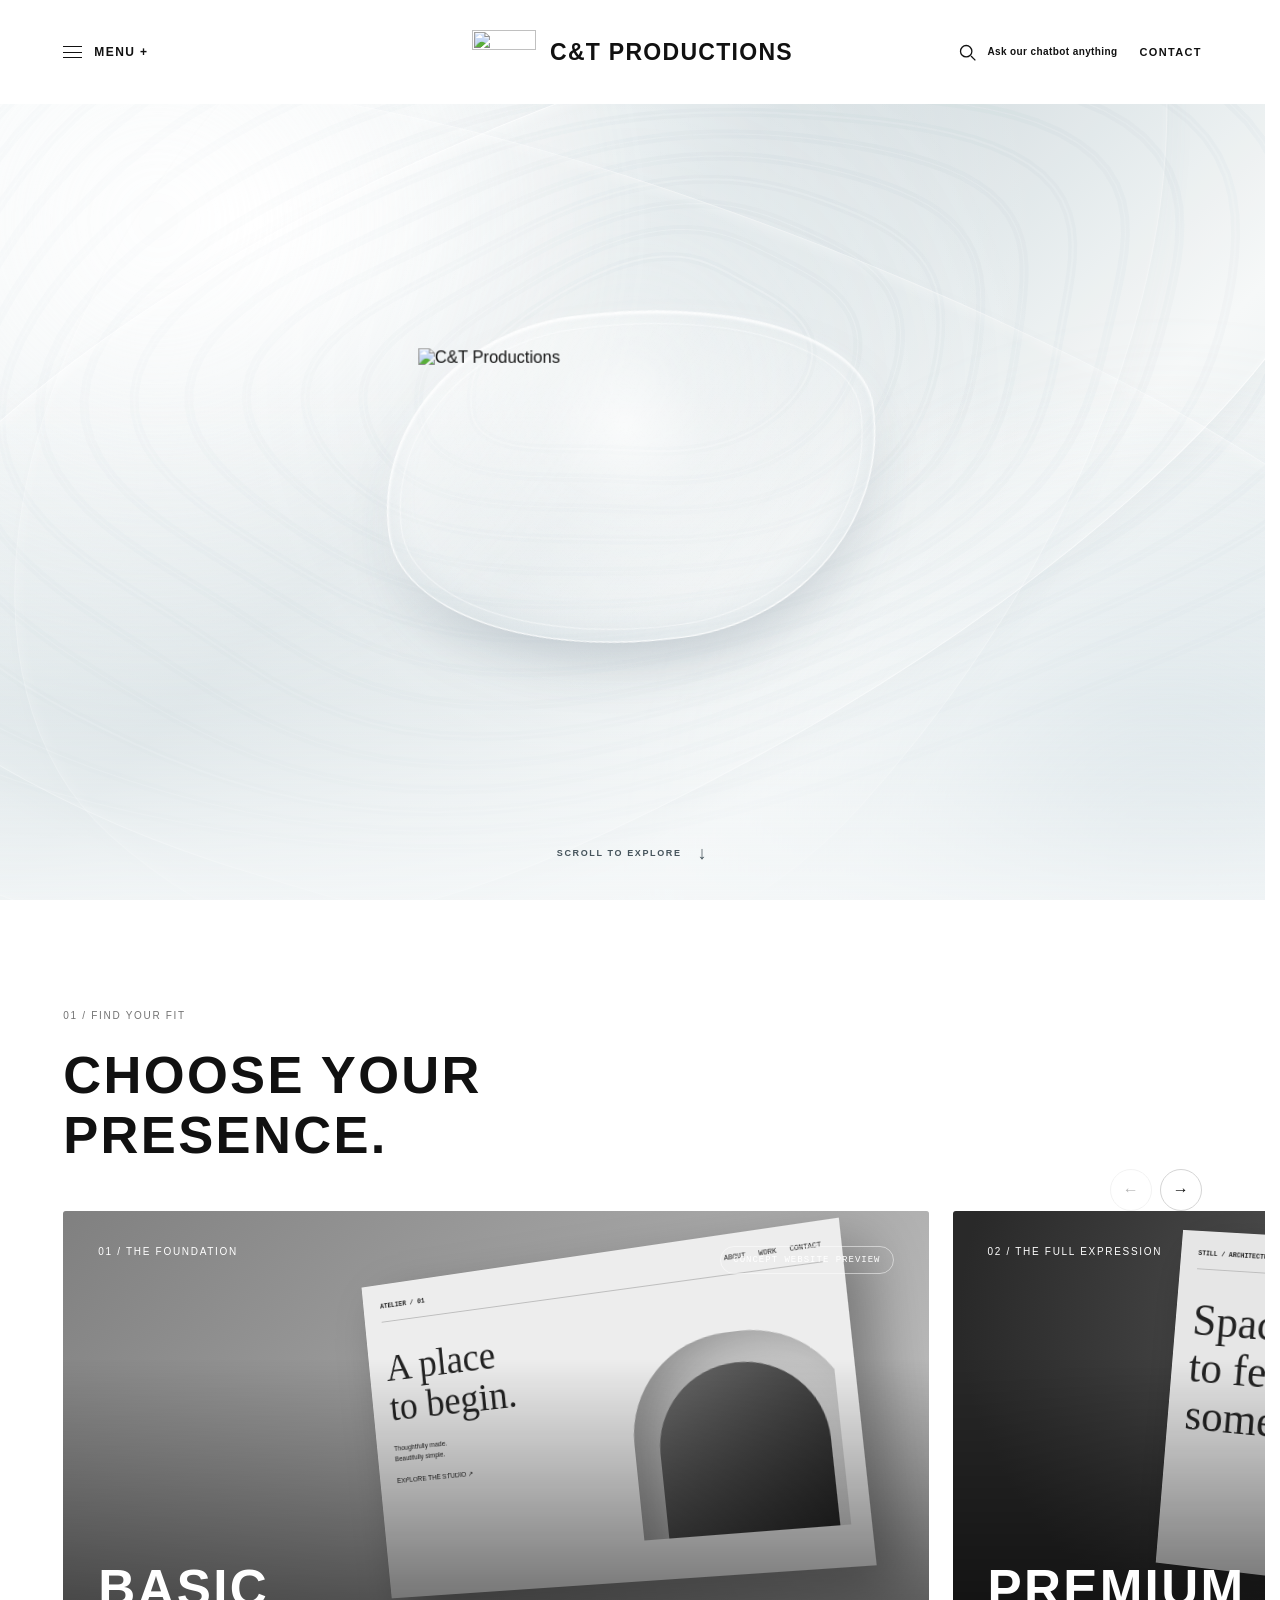
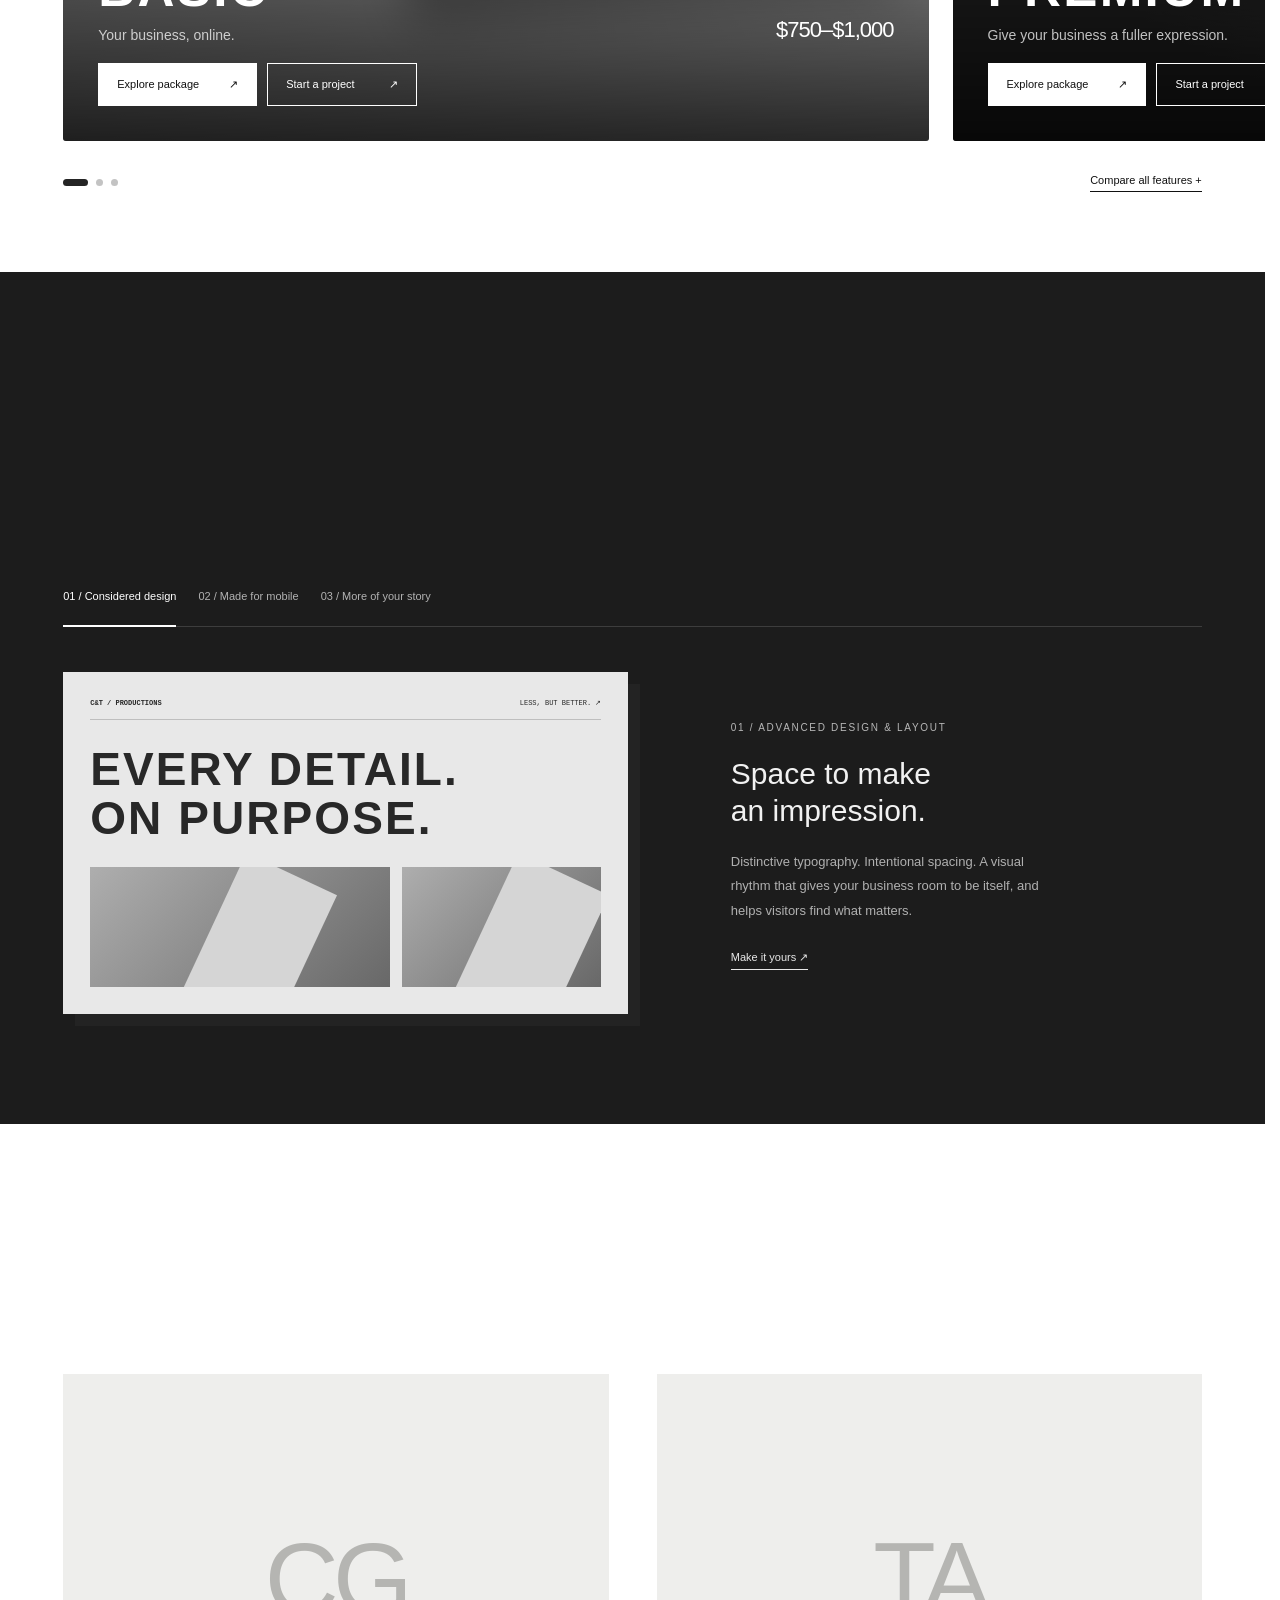
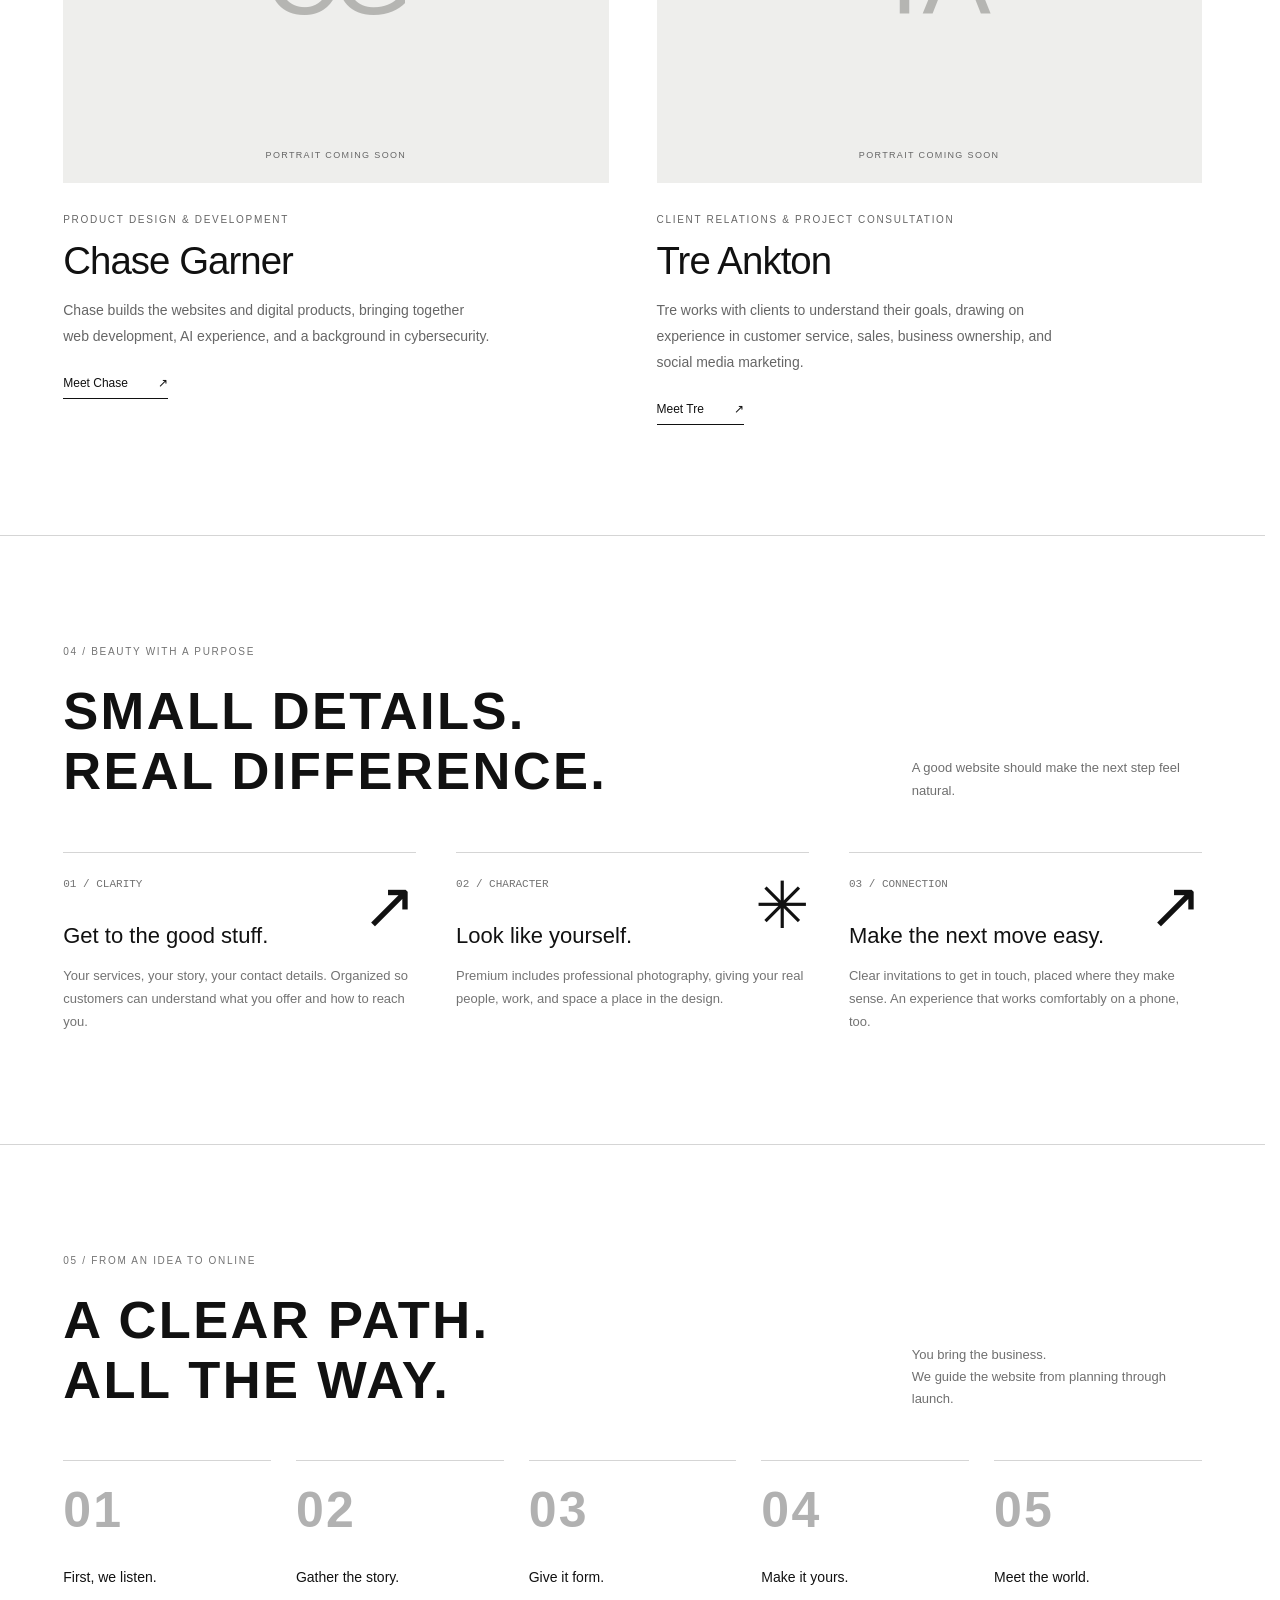
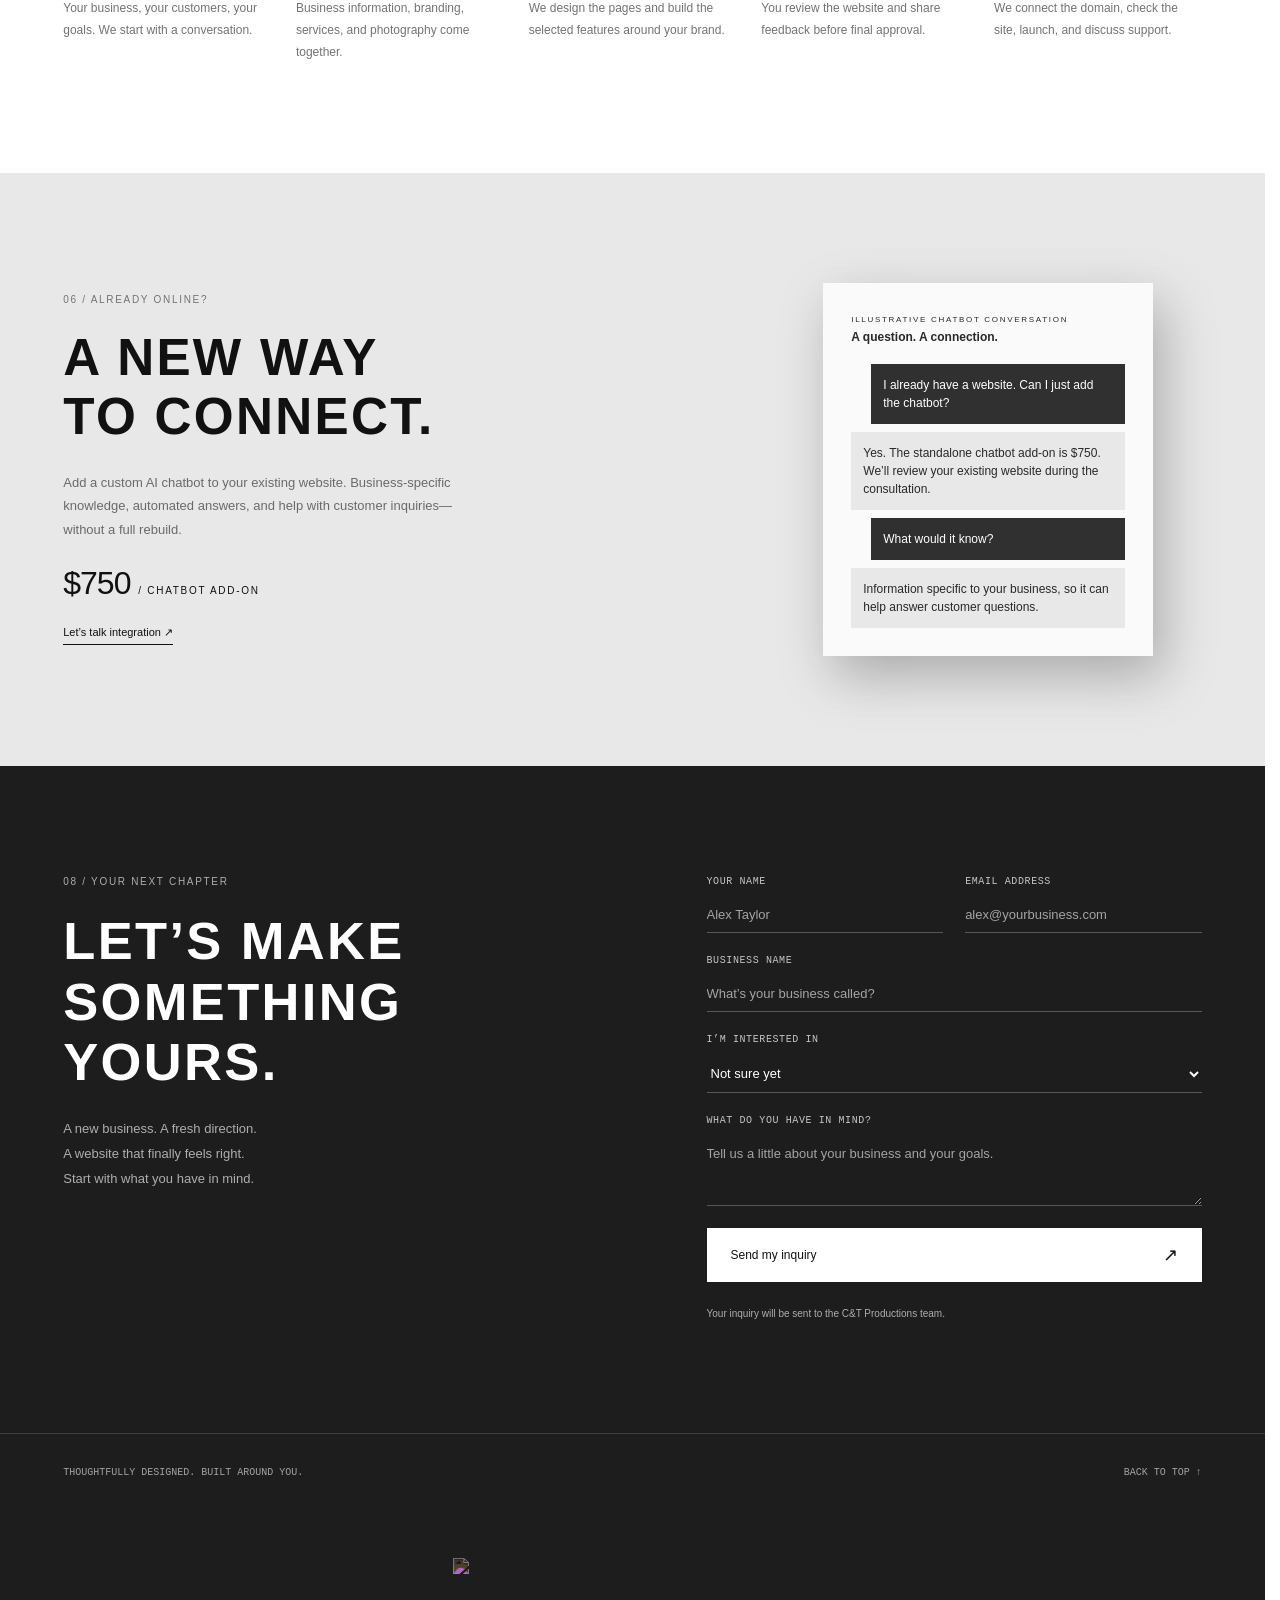
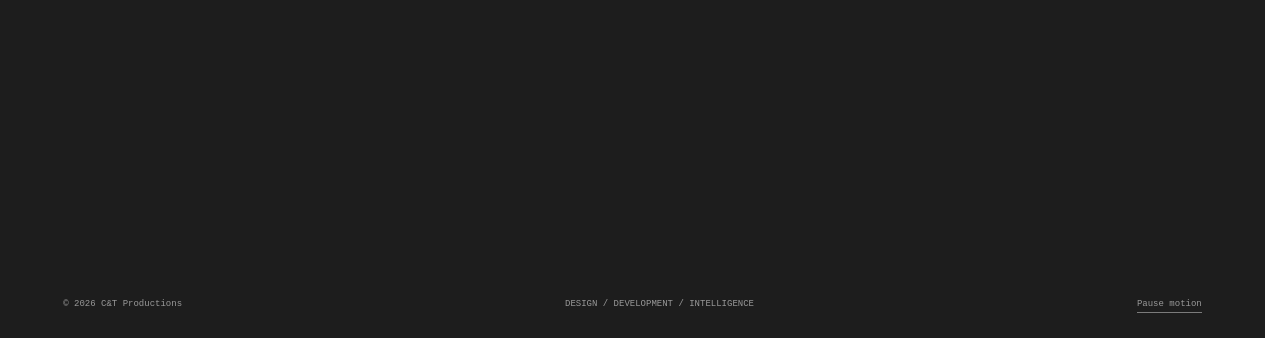
==== commit d82052bd: "Add files via upload" ====
--- a/index.html
+++ b/index.html
@@ -84,19 +84,6 @@
         >
       </div>
     </div>
-
-    <div class="liquid-copy">
-      <p class="liquid-eyebrow">
-        DESIGN · DEVELOPMENT · INTELLIGENCE
-      </p>
-
-      <h1 id="hero-title">Websites with presence.</h1>
-
-      <a class="pill liquid-cta" href="#packages">
-        Explore packages
-        <span aria-hidden="true">↗</span>
-      </a>
-    </div>
   </div>
 
   <a class="liquid-scroll" href="#packages">
@@ -804,26 +791,6 @@
           <div class="bubble">
             Information specific to your business, so it can help answer customer questions.
           </div>
-        </div>
-      </section>
-      <section class="section wrap image-section" id="images">
-        <div class="section-head reveal">
-          <div>
-            <span class="label eyebrow">
-              07 / Featured work
-            </span>
-            <h2>
-              IMAGES
-              <br>
-              THAT SHOW THE WORK.
-            </h2>
-          </div>
-          <p>
-            Add your own project image here and swap the file whenever you want a new featured shot.
-          </p>
-        </div>
-        <div class="image-file-wrap reveal">
-          <img src="images/project-placeholder.svg" alt="Featured project image placeholder" class="image-file">
         </div>
       </section>
       <section class="section wrap contact" id="contact">
--- a/style.css
+++ b/style.css
@@ -2420,8 +2420,8 @@
   display: flex;
   flex-direction: column;
   align-items: center;
-  gap: clamp(32px, 5vh, 60px);
-  width: min(100%, 1100px);
+  gap: clamp(20px, 3vh, 36px);
+  width: min(100%, 980px);
 }
 
 /* Logo and glass assembly */
@@ -2429,7 +2429,7 @@
   position: relative;
   display: grid;
   place-items: center;
-  width: min(76vw, 570px);
+  width: min(62vw, 470px);
   aspect-ratio: 1.35;
   perspective: 1100px;
 }
@@ -2505,6 +2505,7 @@
   position: relative;
   text-align: center;
   max-width: 900px;
+  margin-top: 8px;
 }
 
 .liquid-eyebrow {
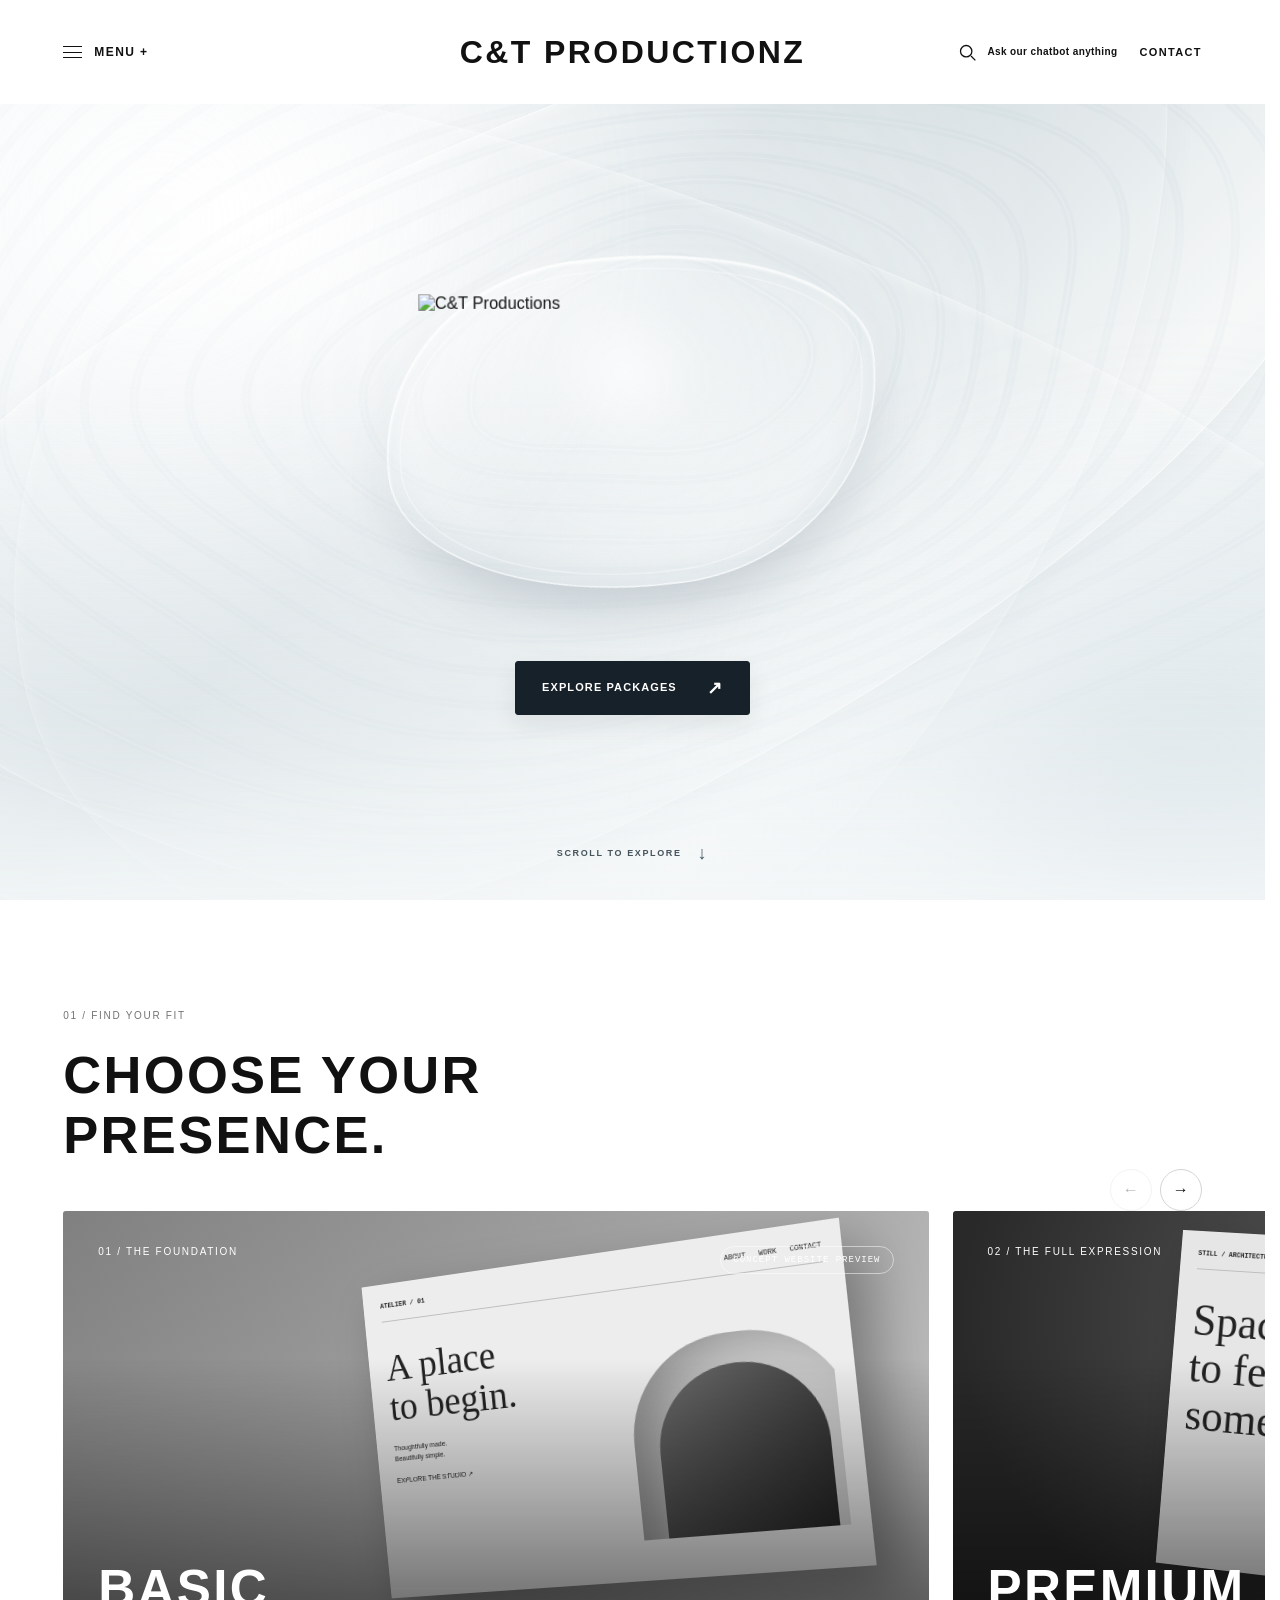
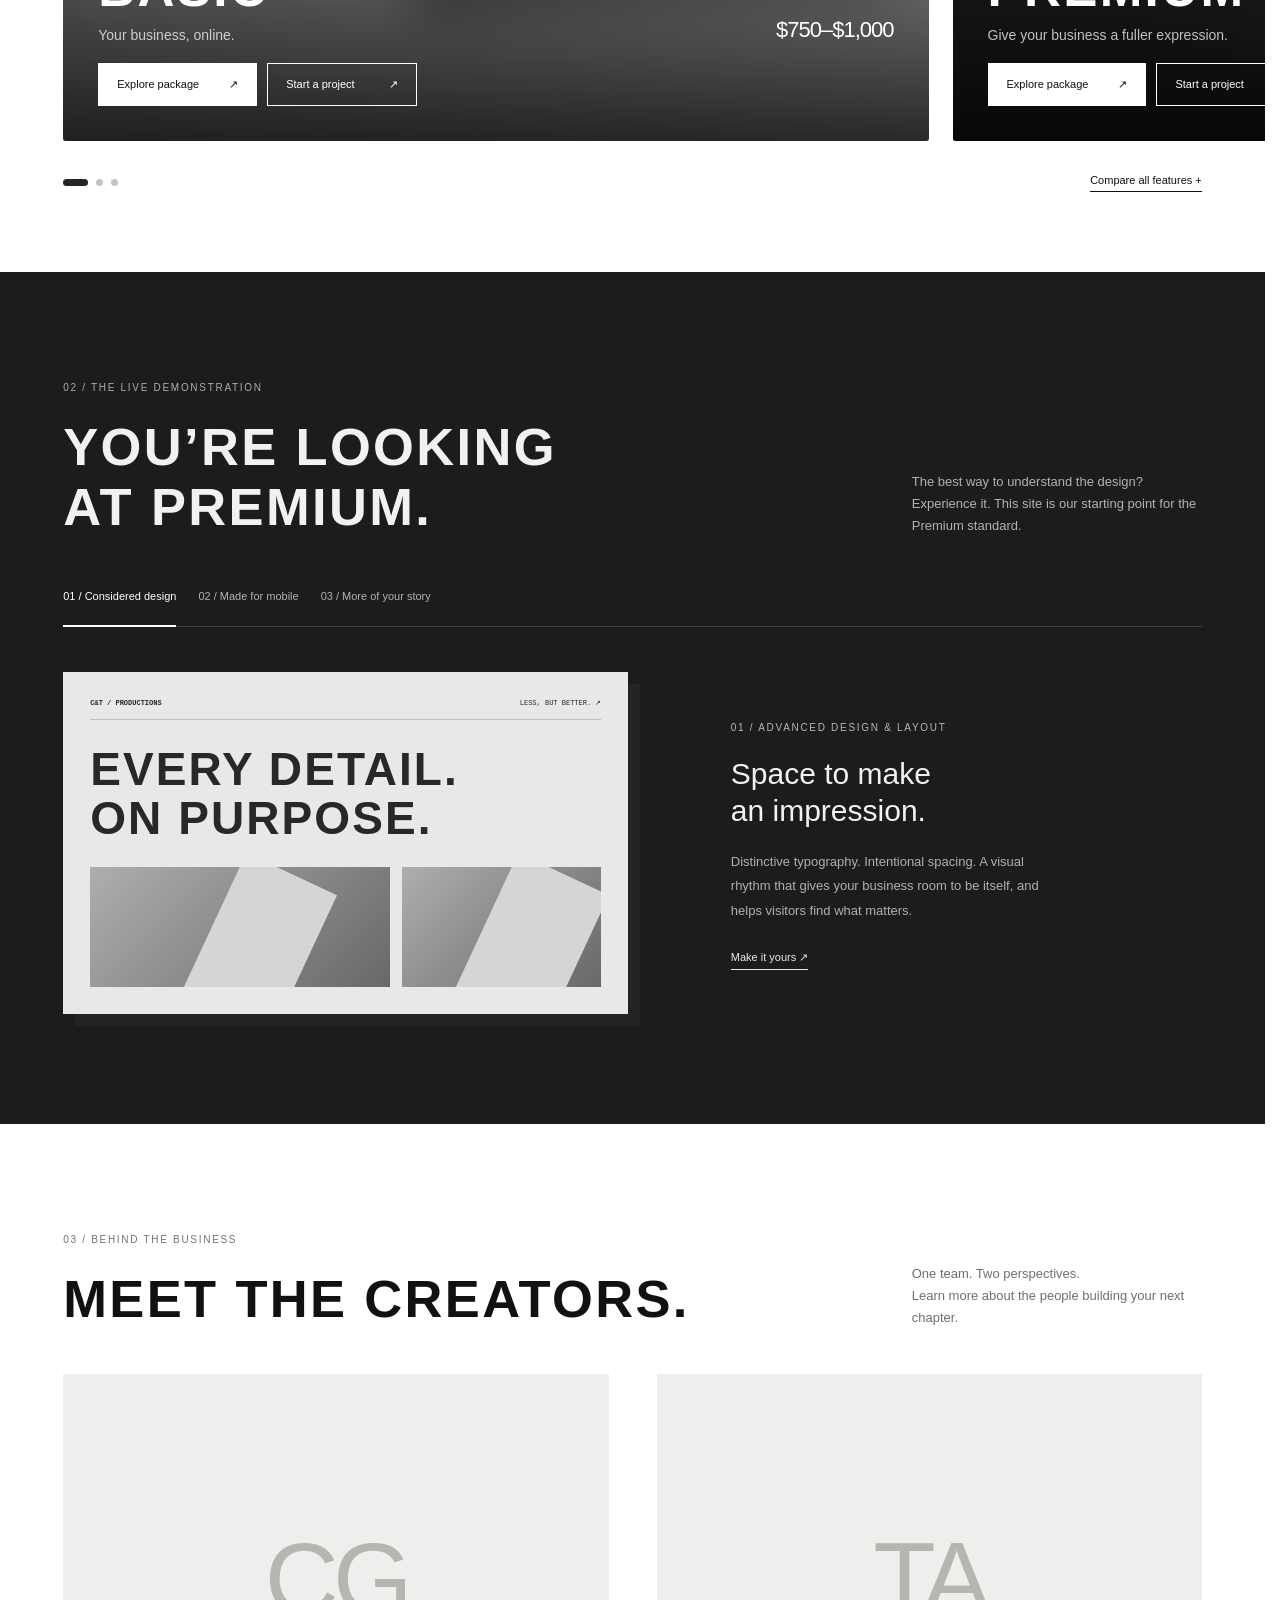
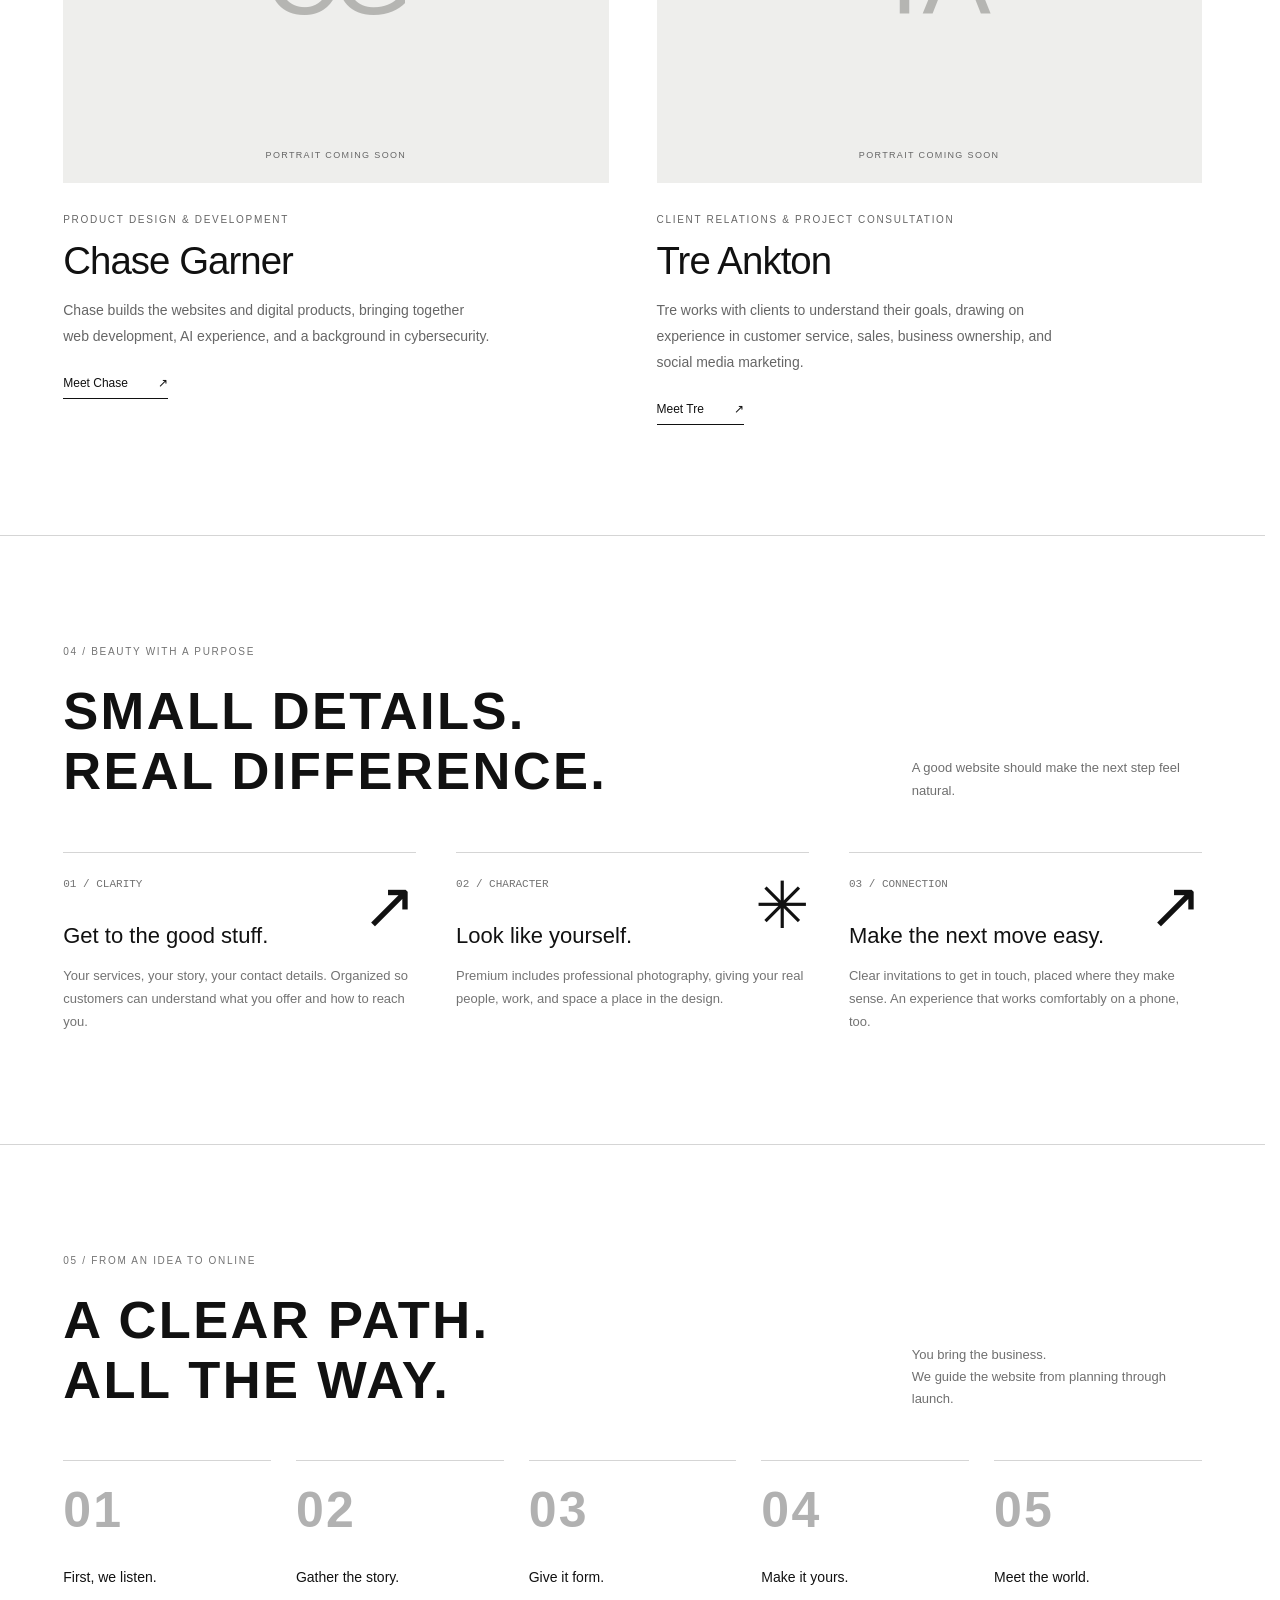
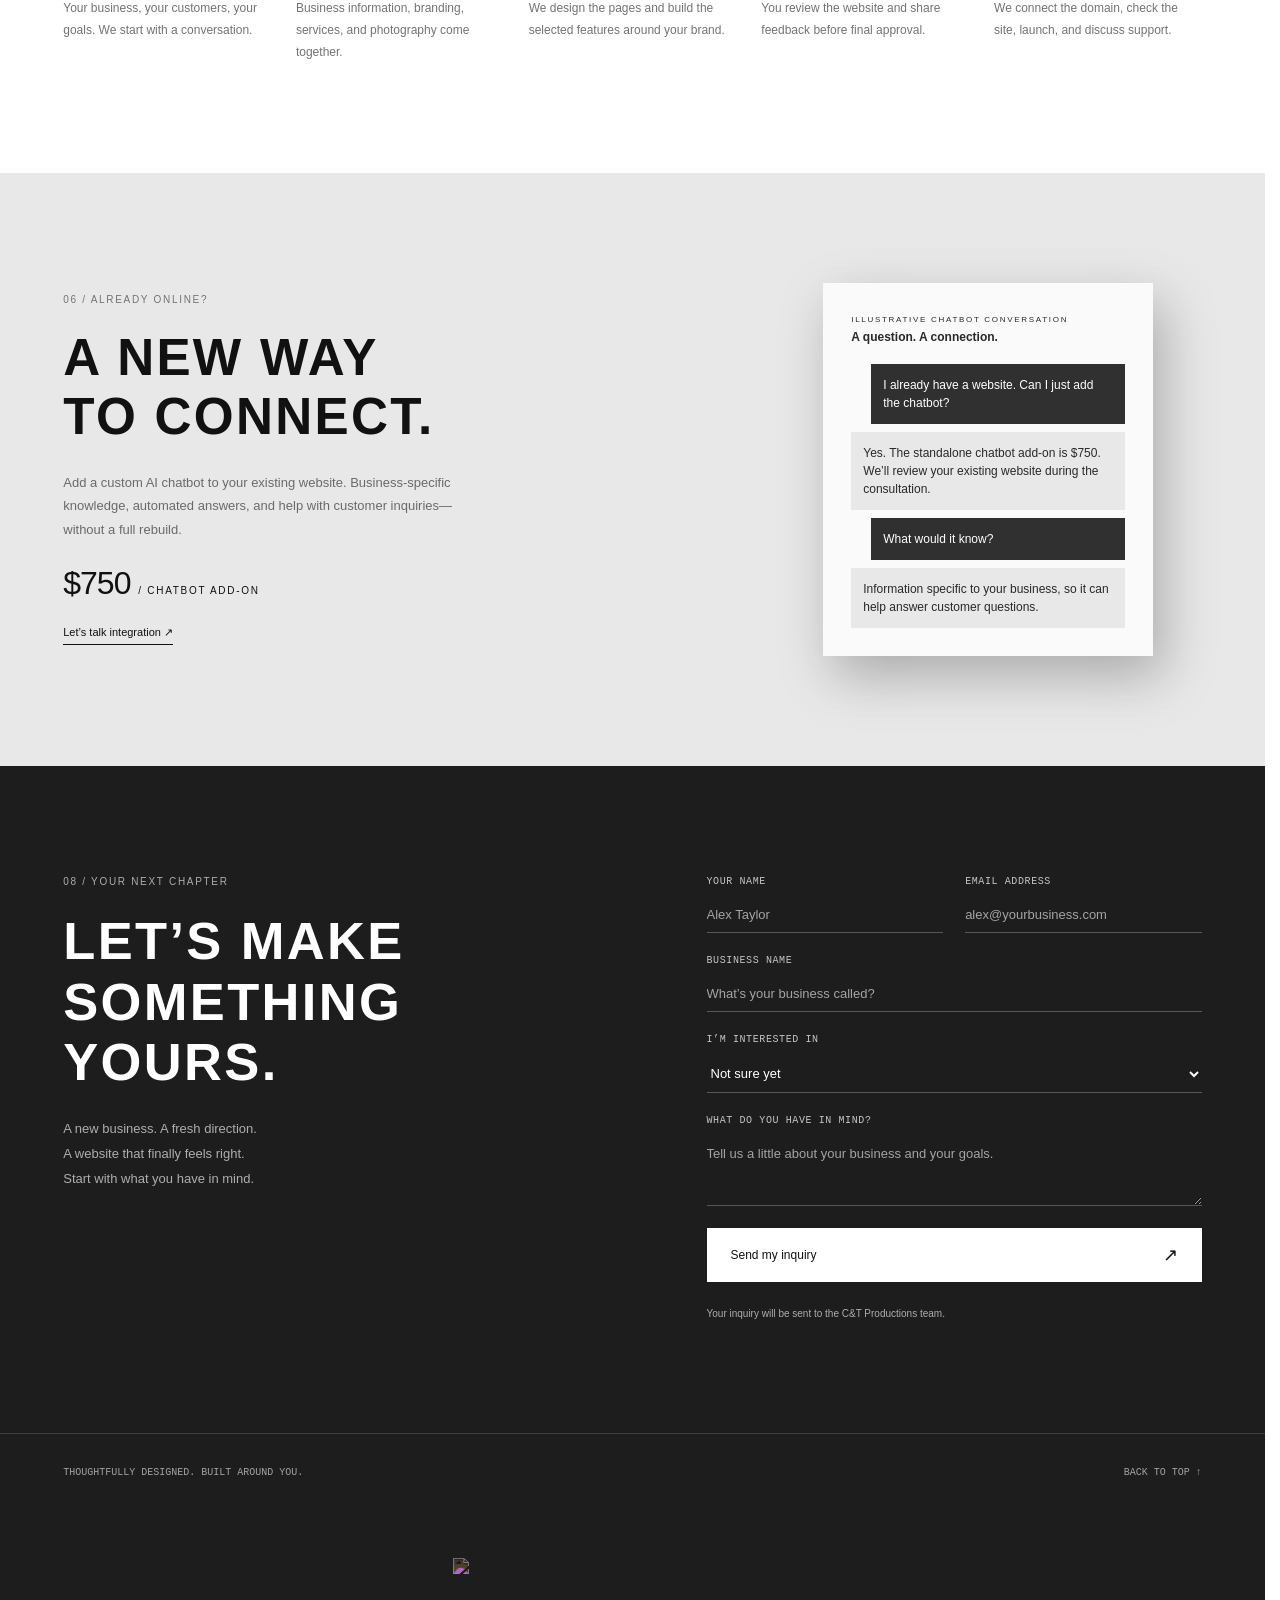
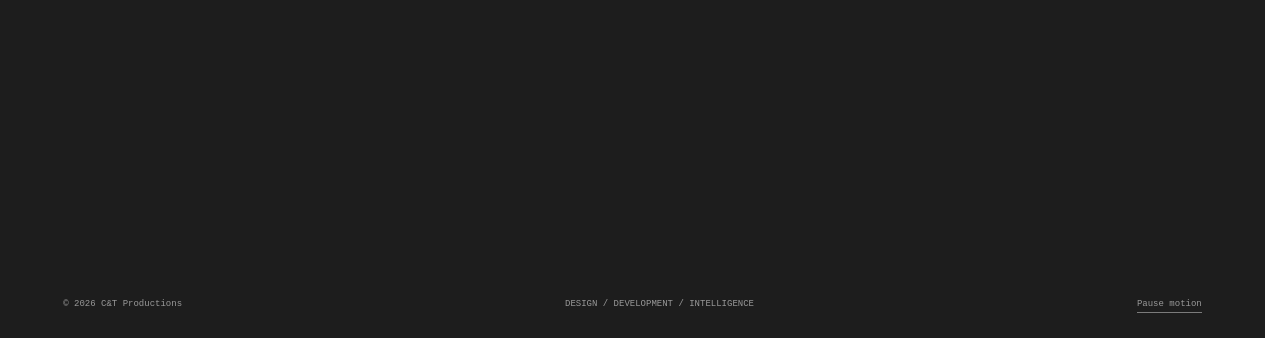
==== commit b44d94f8: "Add files via upload" ====
--- a/index.html
+++ b/index.html
@@ -22,20 +22,9 @@
     </a>
     <header class="site-header wrap">
       <button class="menu" aria-controls="navigation" aria-expanded="false">Menu</button>
-      <a
-  class="brand brand-with-logo"
-  href="index.html"
-  aria-label="C&T Productions home"
->
-  <img
-    class="brand-logo"
-    src="images/C&amp;T-Logo.jpeg"
-    alt=""
-    width="64"
-    height="46"
-  >
-  <span>C&amp;T Productions</span>
-</a>
+      <a class="brand" href="index.html" aria-label="C&T Productionz home">
+        C&amp;T Productionz
+      </a>
       <a class="header-contact" href="#contact">Contact</a>
       <nav id="navigation" aria-label="Main navigation">
         <a href="#packages">The packages</a>
@@ -84,6 +73,11 @@
         >
       </div>
     </div>
+
+    <a class="pill liquid-cta" href="#packages">
+      Explore packages
+      <span aria-hidden="true">↗</span>
+    </a>
   </div>
 
   <a class="liquid-scroll" href="#packages">
--- a/style.css
+++ b/style.css
@@ -2250,29 +2250,6 @@
    C&T — Logo and liquid-glass hero
    ========================================= */
 
-/* Header branding */
-.site-header .brand.brand-with-logo {
-  display: inline-flex;
-  align-items: center;
-  justify-content: center;
-  justify-self: center;
-  gap: 14px;
-  min-width: 0;
-  color: #111;
-  text-decoration: none;
-  font-size: clamp(15px, 1.8vw, 27px);
-  letter-spacing: 0.055em;
-}
-
-.brand-with-logo .brand-logo {
-  display: block;
-  width: 64px;
-  height: auto;
-  flex-shrink: 0;
-  object-fit: contain;
-  mix-blend-mode: multiply;
-}
-
 /* Hero foundation */
 .hero.liquid-hero {
   --logo-x: 0px;
@@ -2623,16 +2600,6 @@
 
 /* Tablet */
 @media (max-width: 900px) {
-  .site-header .brand.brand-with-logo {
-    gap: 10px;
-    font-size: clamp(14px, 2.4vw, 22px);
-    letter-spacing: 0.035em;
-  }
-
-  .brand-with-logo .brand-logo {
-    width: 52px;
-  }
-
   .hero.liquid-hero {
     min-height: 680px;
     padding-top: 50px;
@@ -2645,20 +2612,6 @@
 
 /* Mobile — keep room for menu, contact and chatbot */
 @media (max-width: 600px) {
-  .site-header .brand.brand-with-logo {
-    gap: 0;
-    font-size: 0;
-  }
-
-  .site-header .brand.brand-with-logo > span {
-    display: none;
-  }
-
-  .brand-with-logo .brand-logo {
-    width: 72px;
-    max-width: 100%;
-  }
-
   .hero.liquid-hero {
     min-height: 620px;
     padding: 45px 20px 86px;
